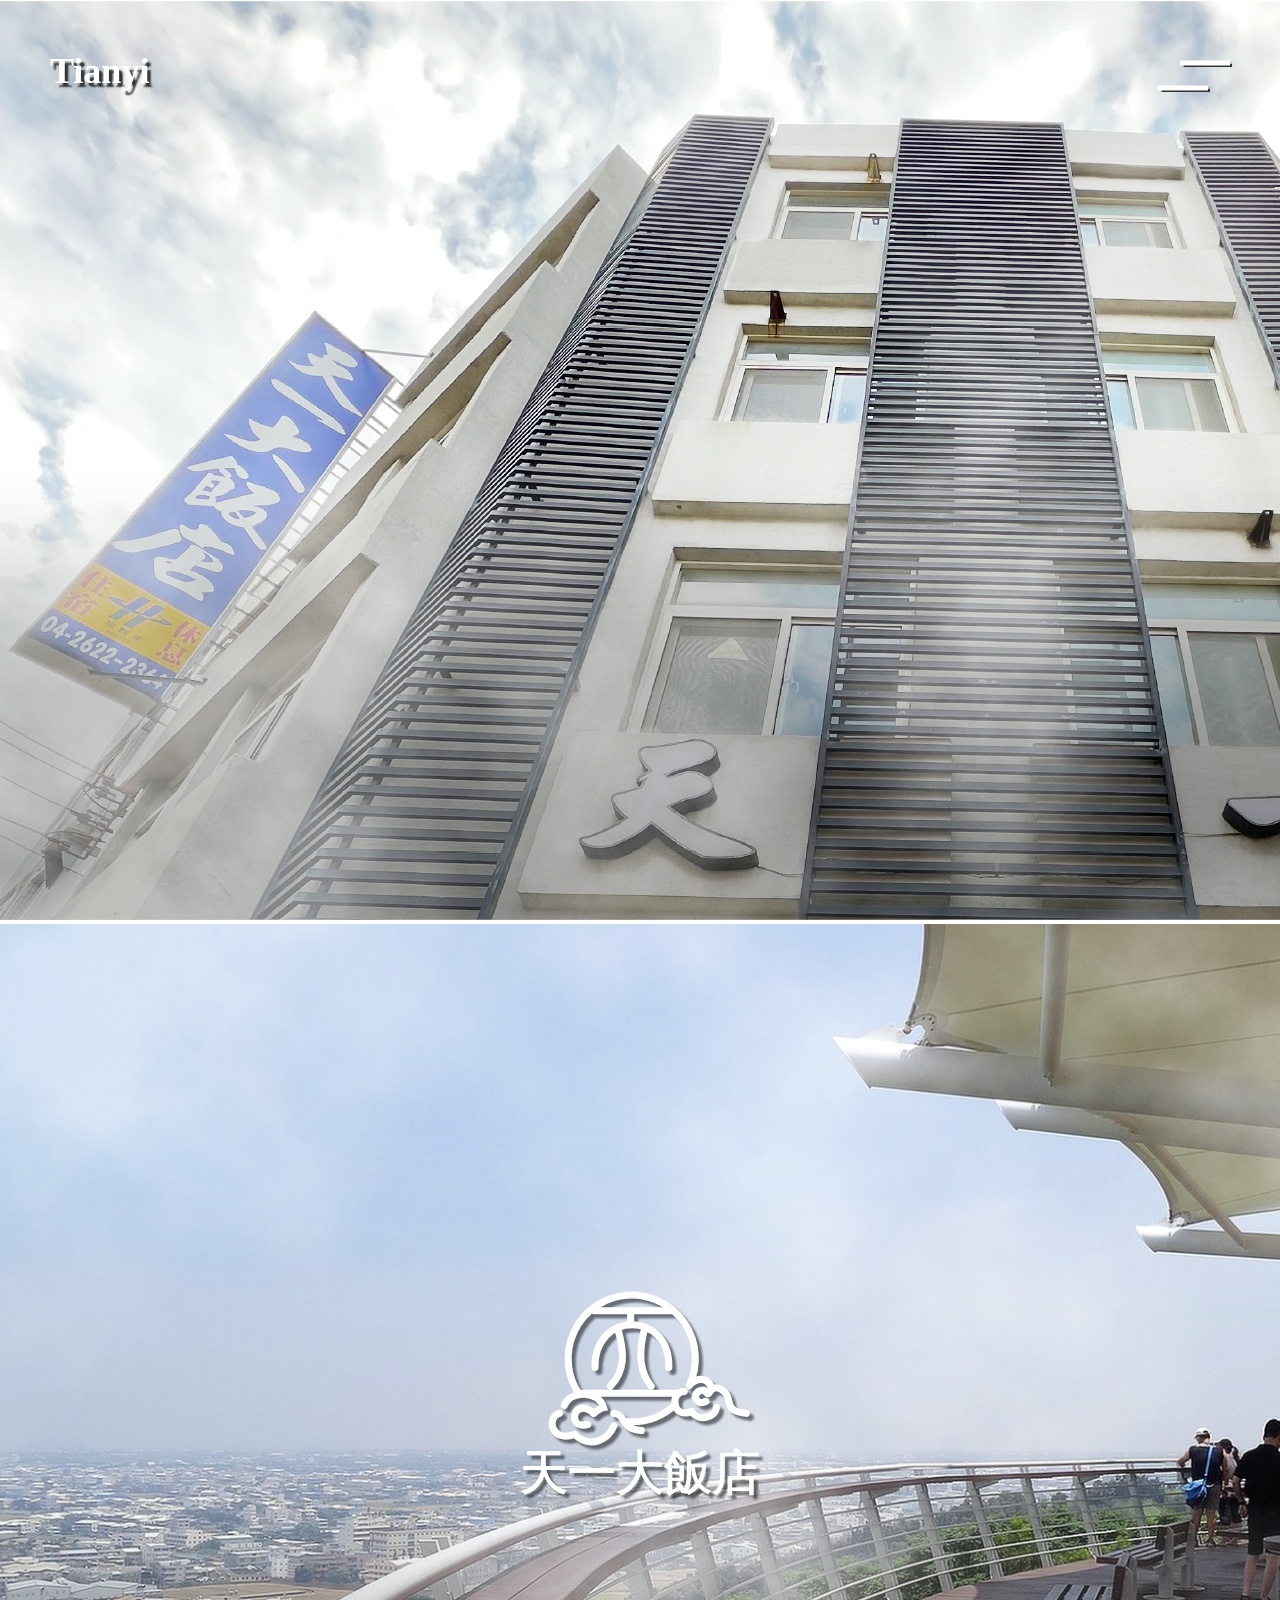
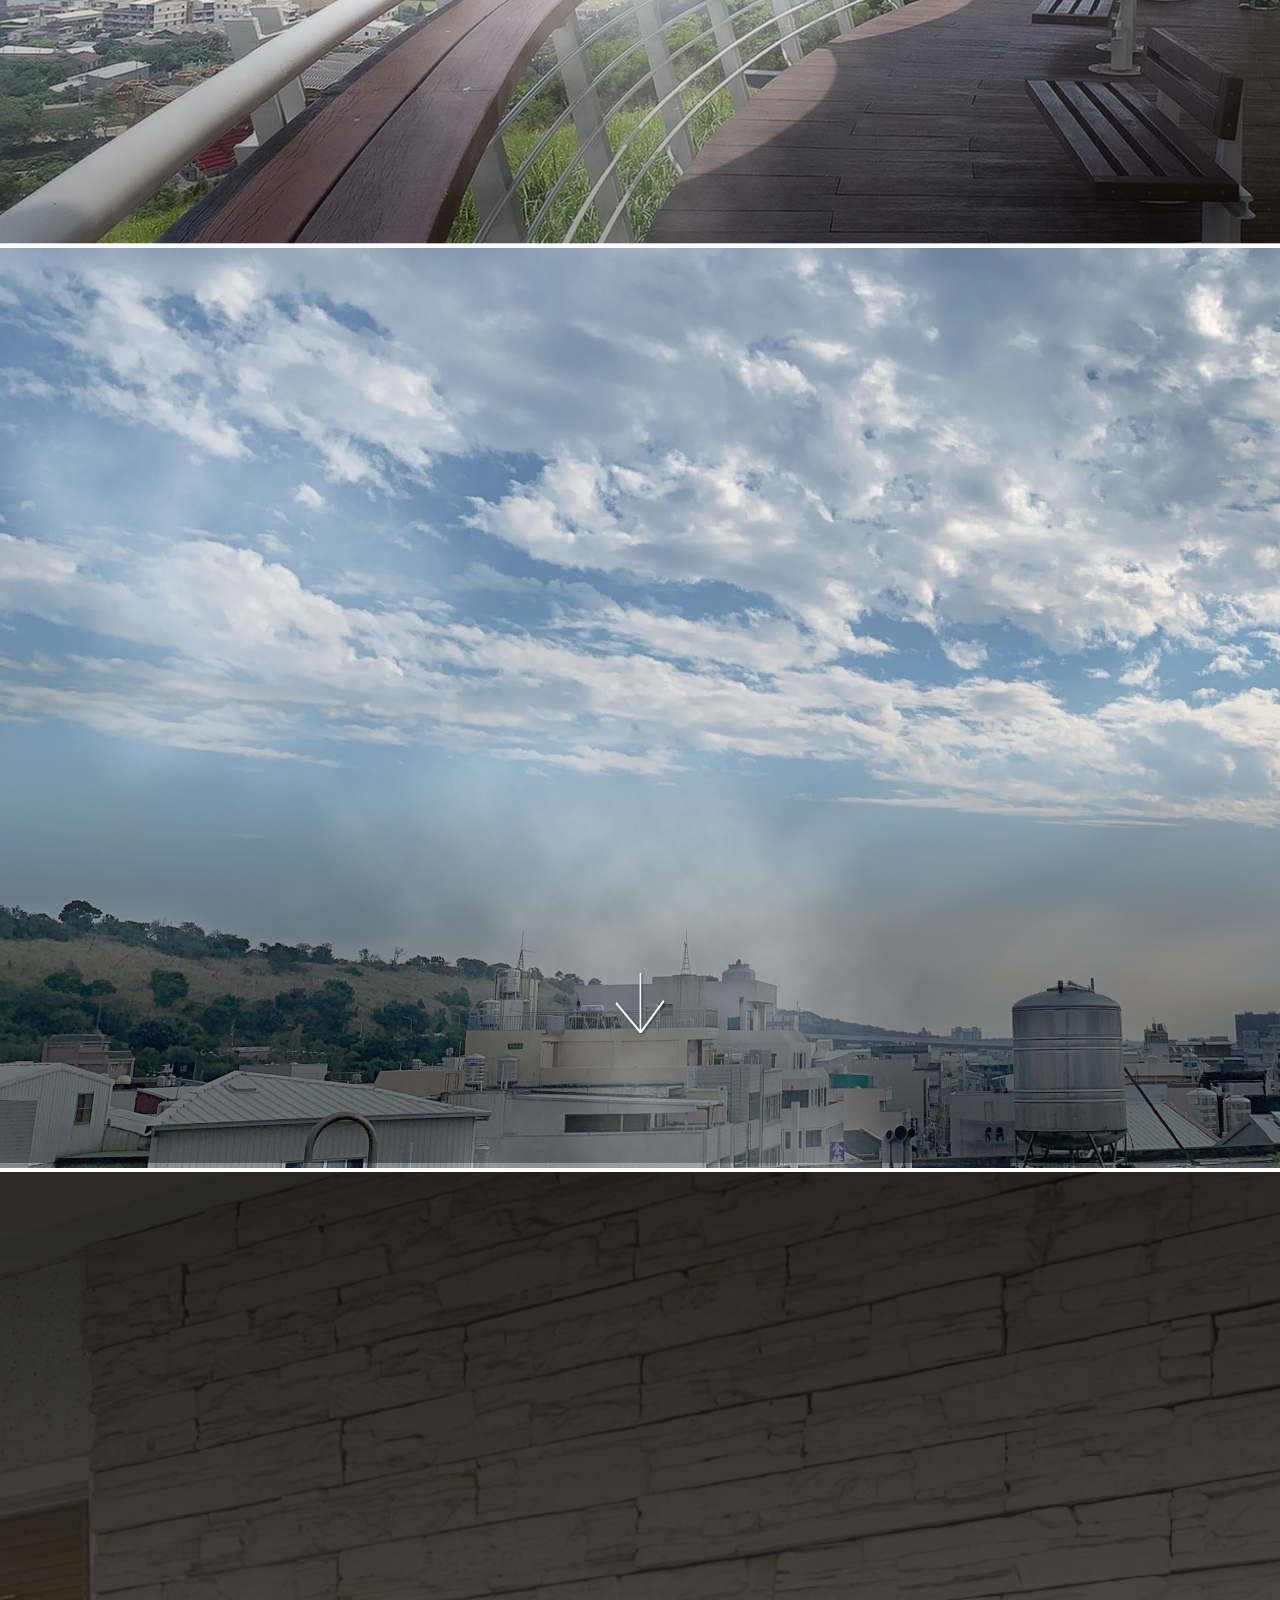
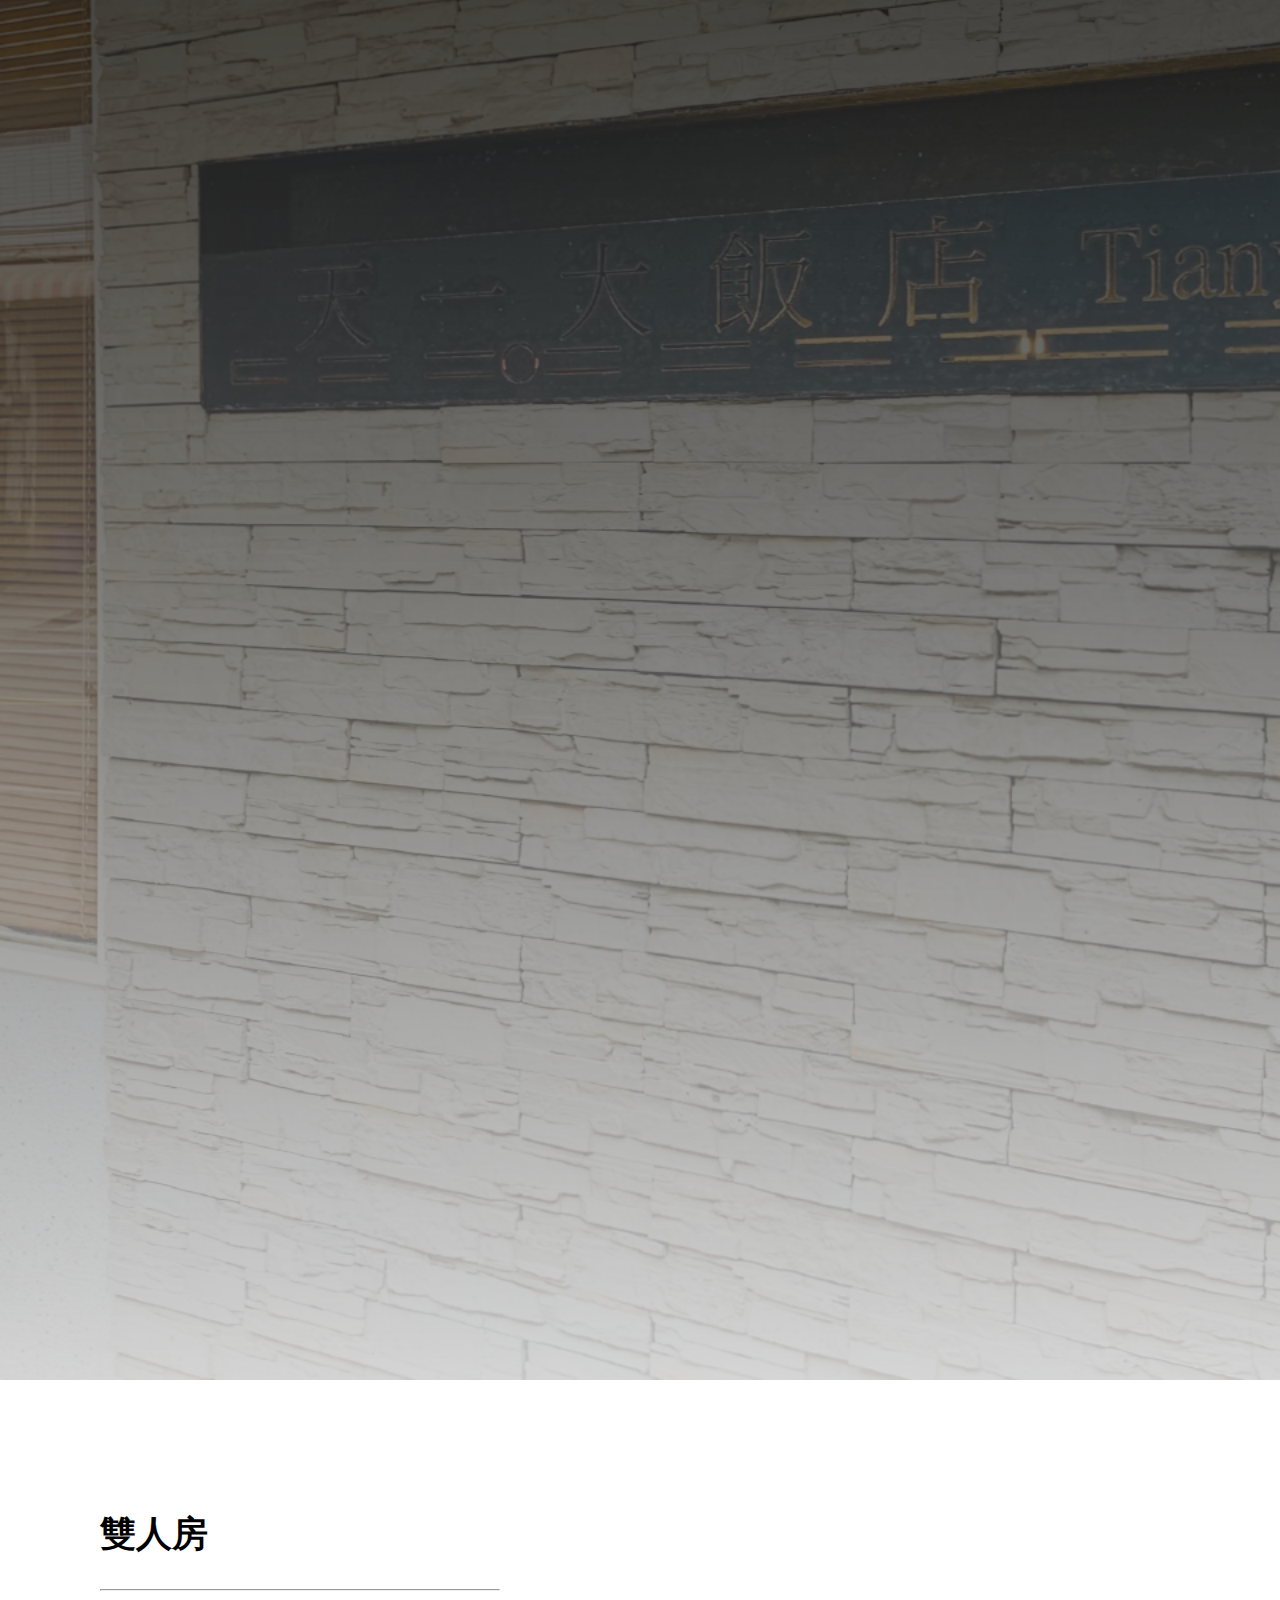
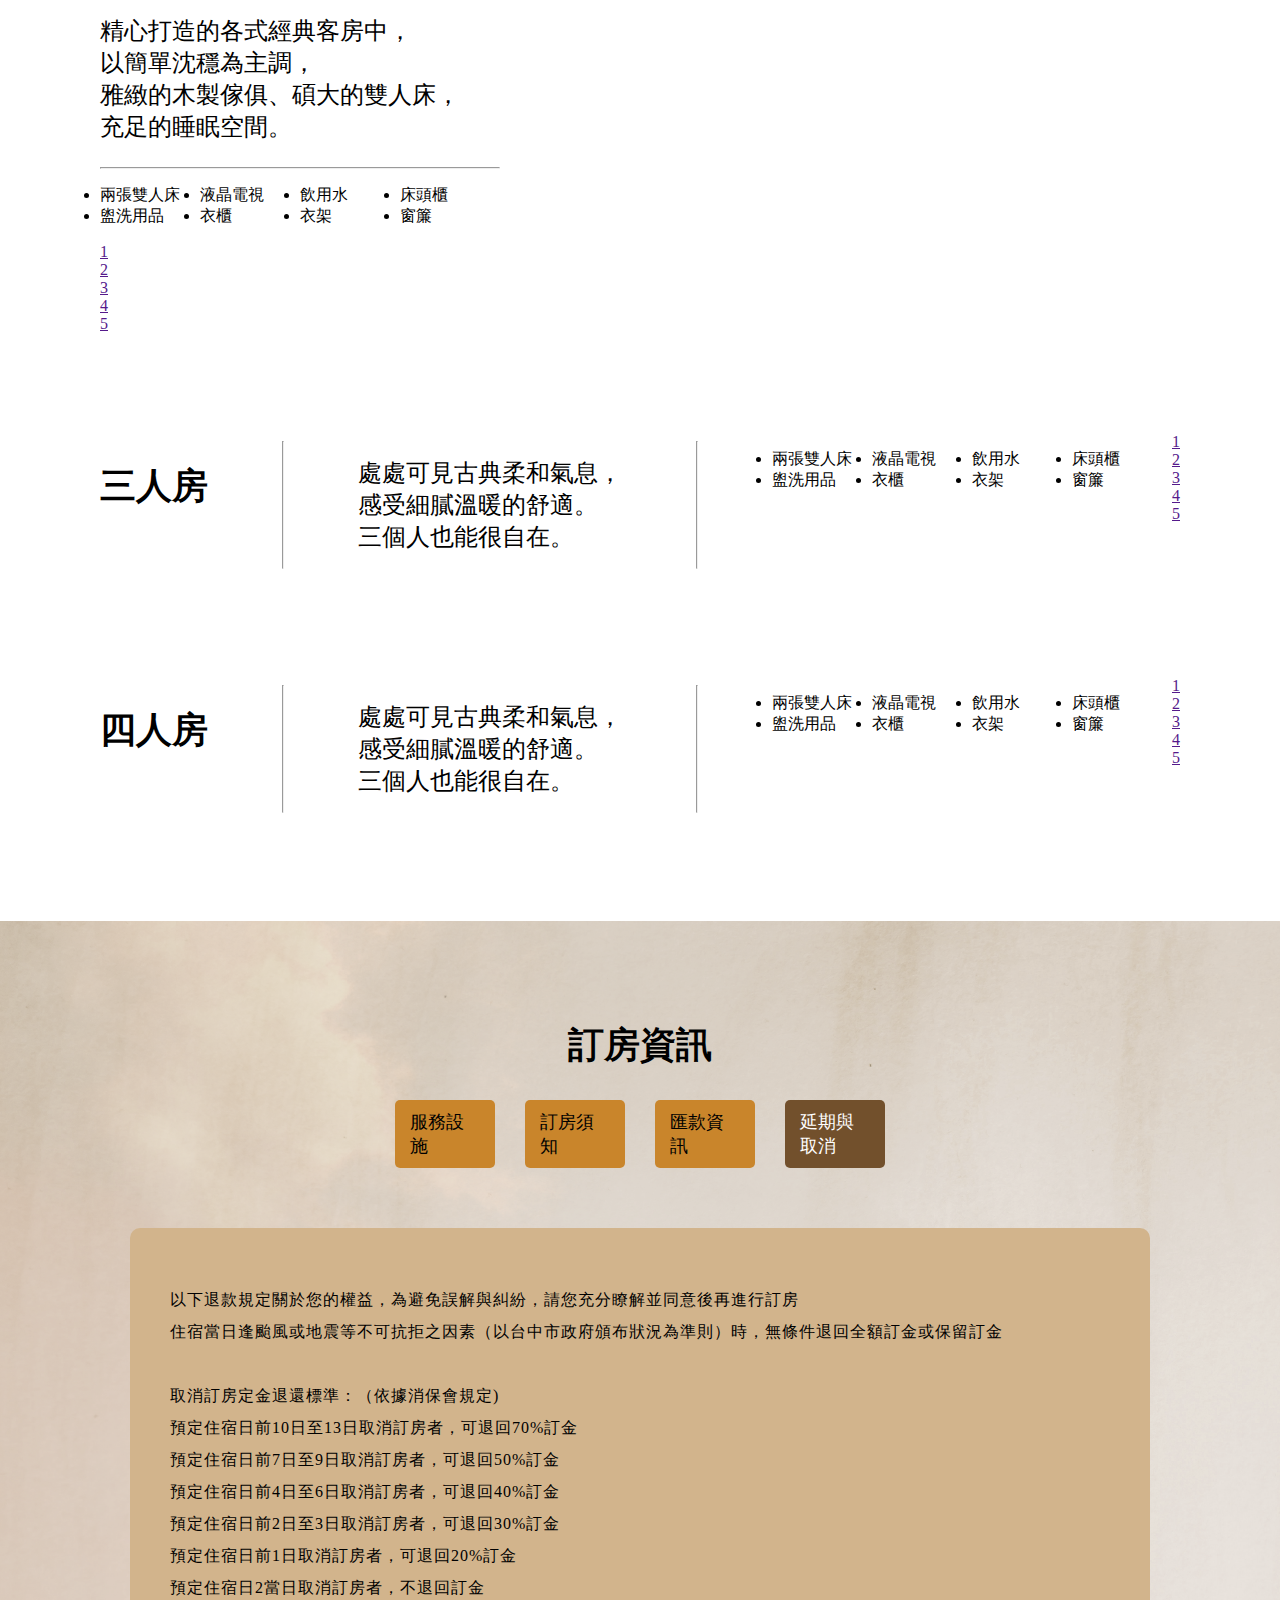
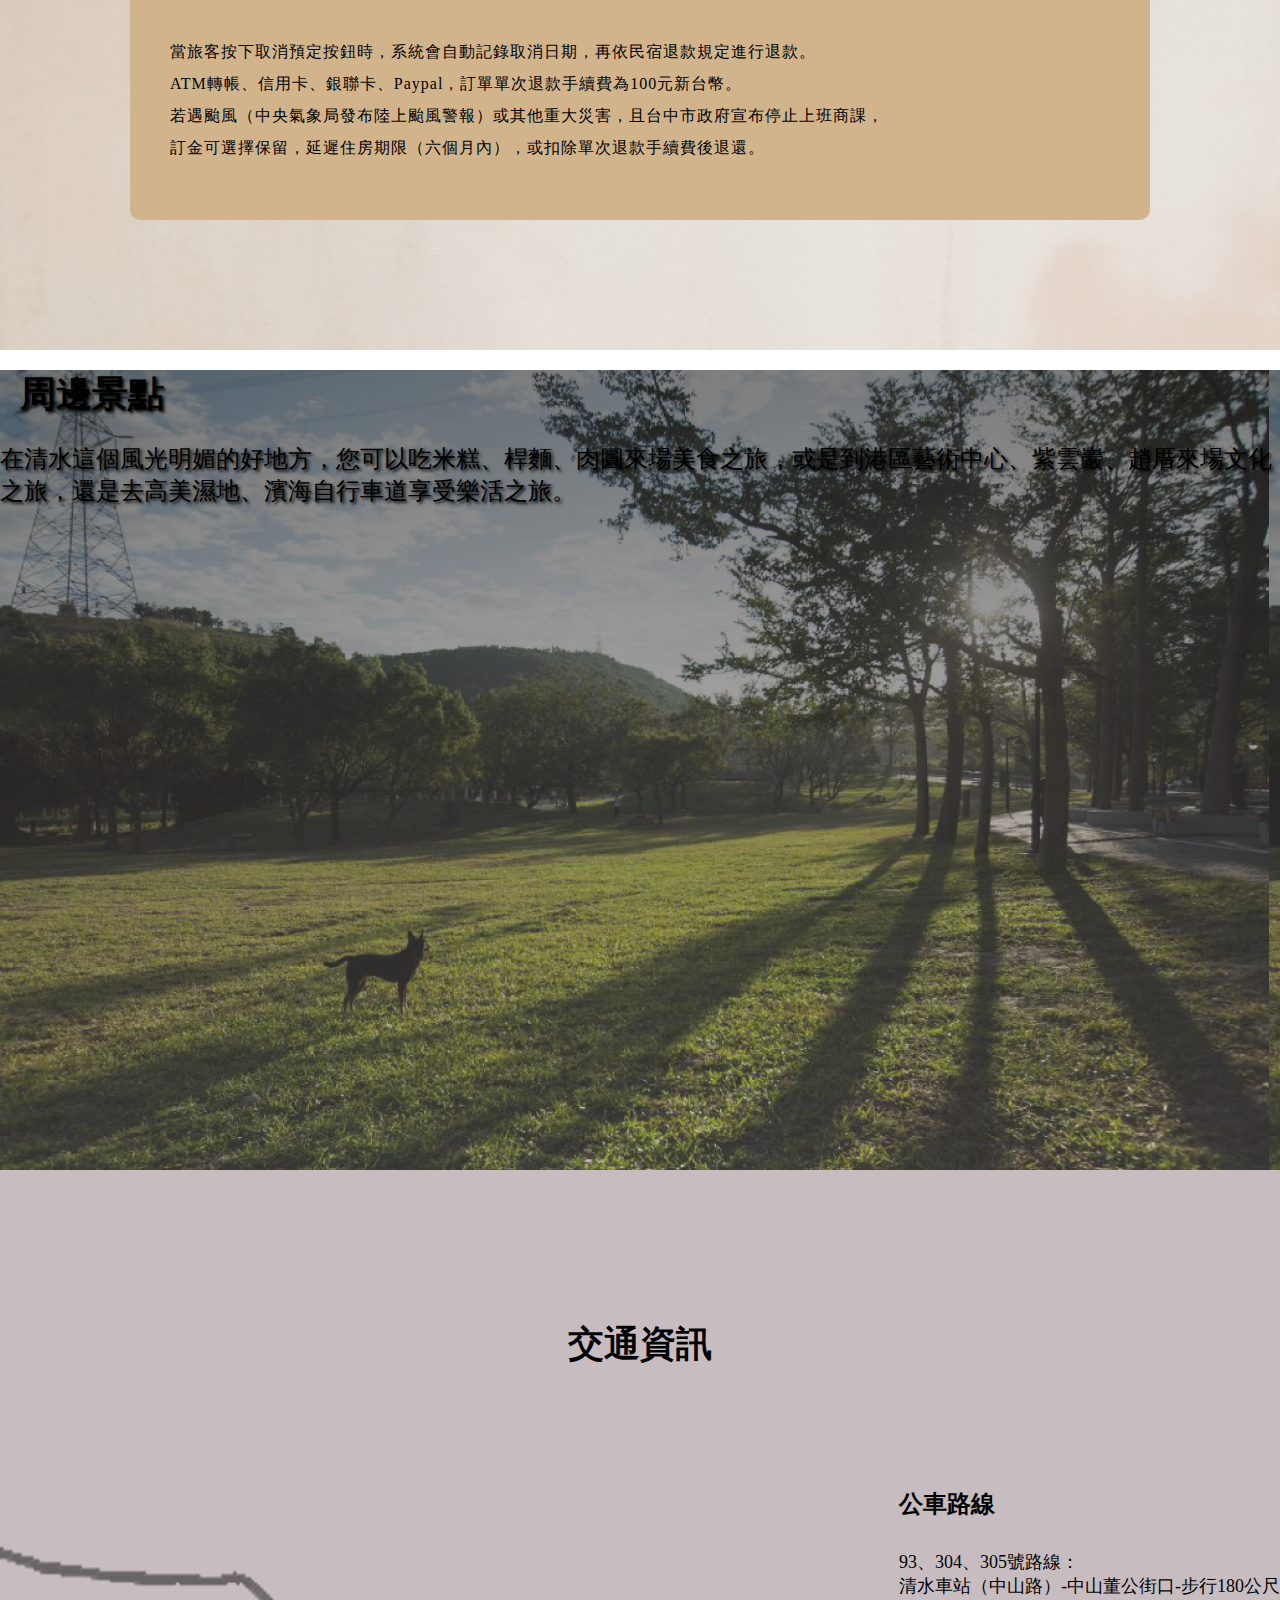
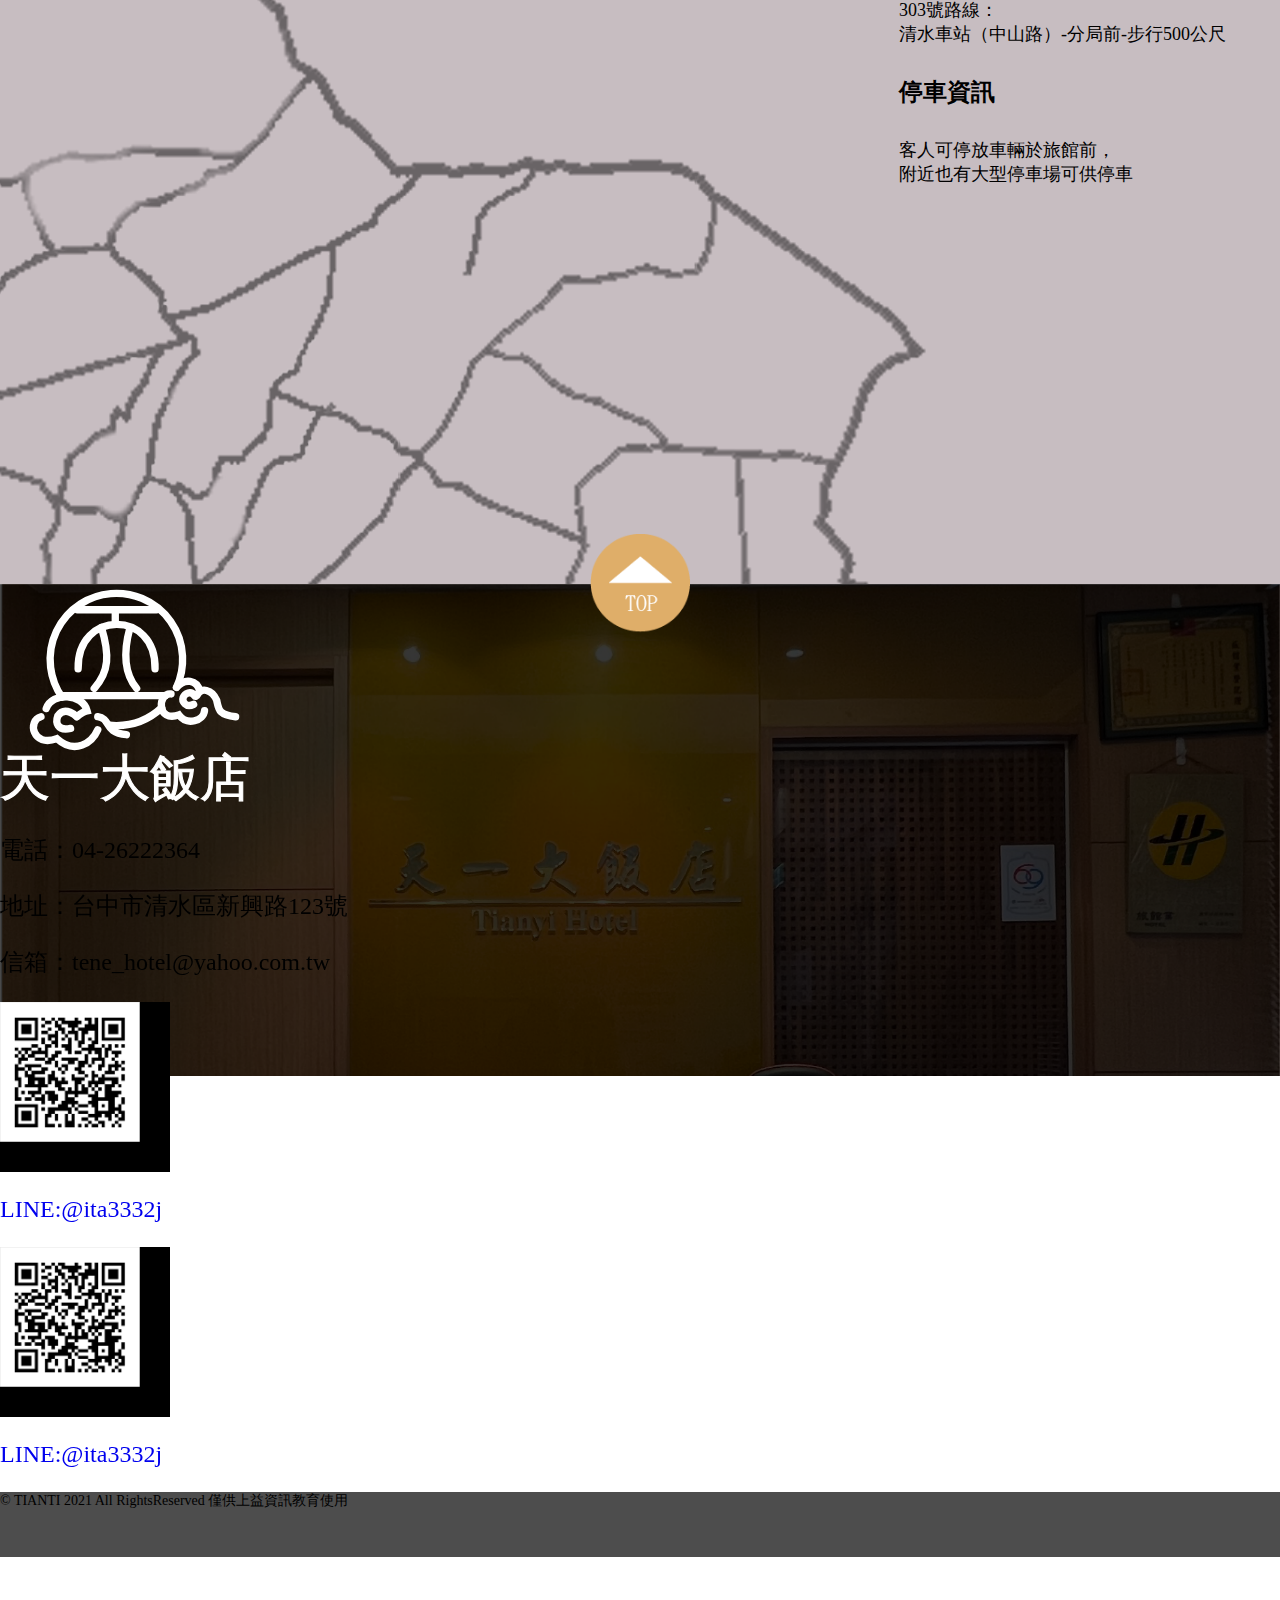
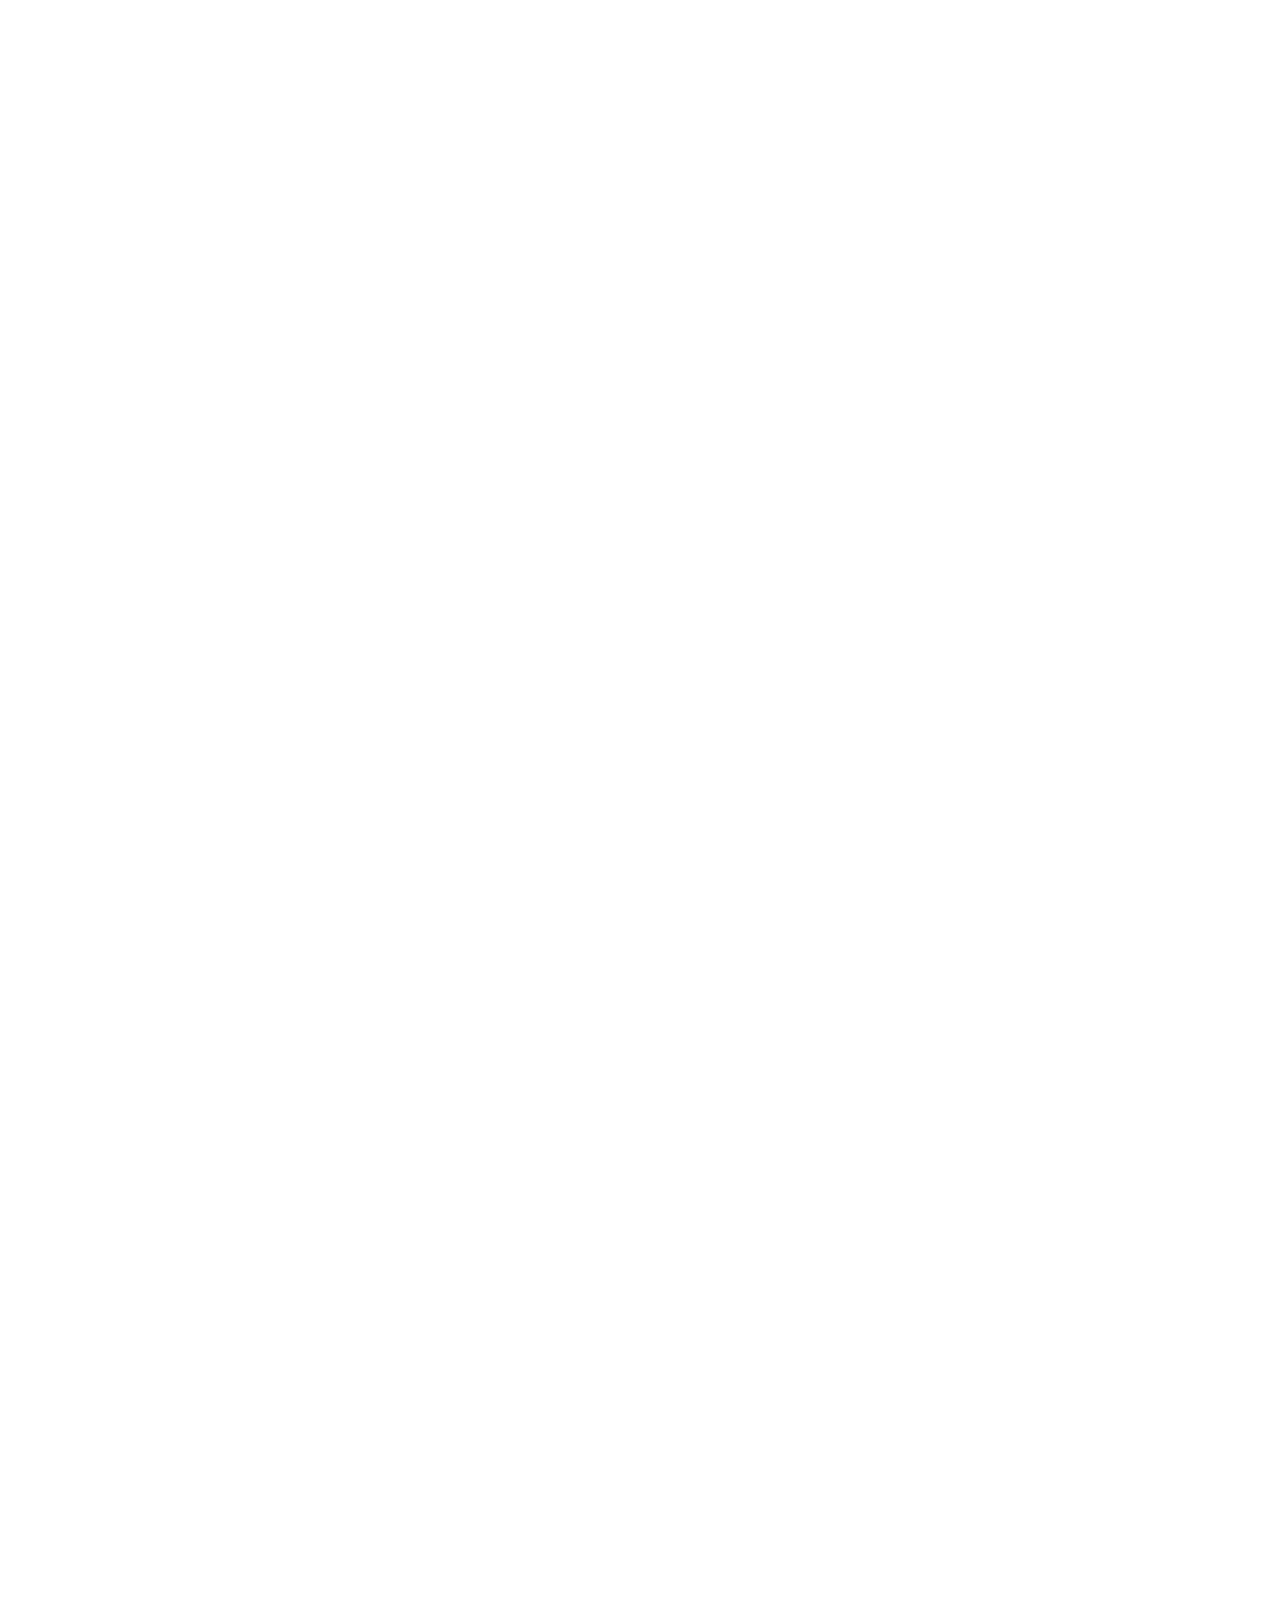
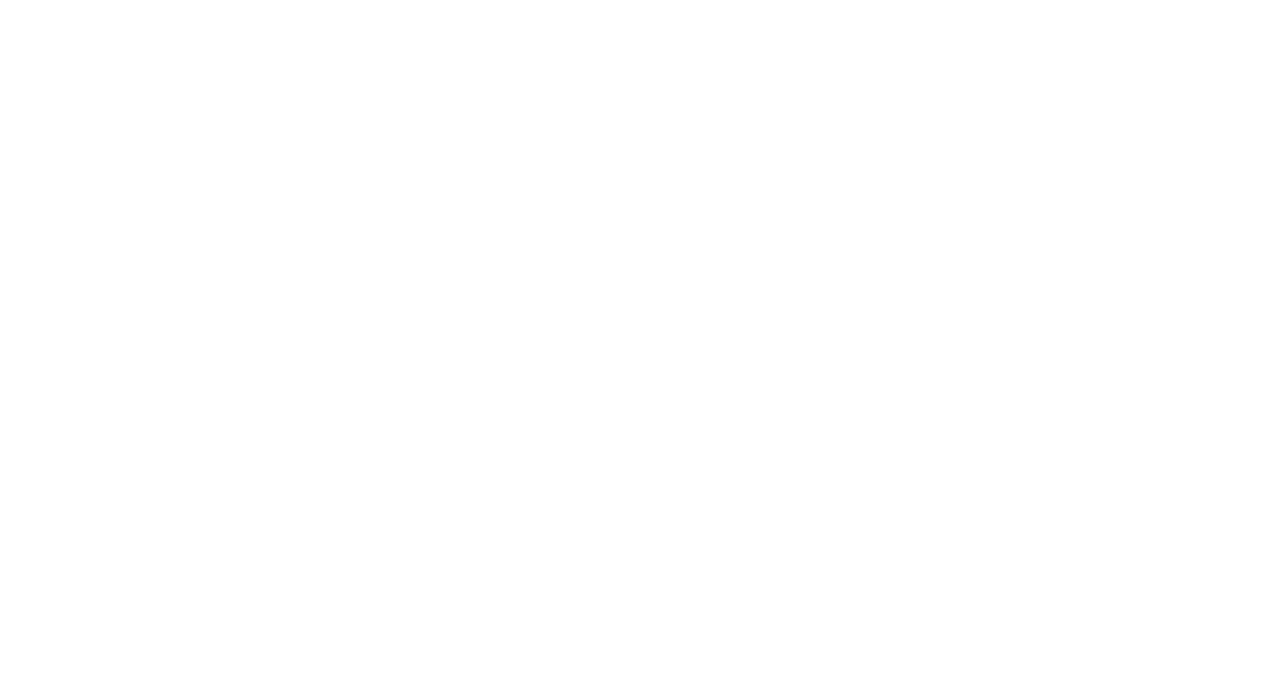
==== index.html @ 014e676f "updateee" ====
<!DOCTYPE html>
<html lang="zh-Hant-TW">

<head>
    <meta charset="UTF-8">
    <meta http-equiv="X-UA-Compatible" content="IE=edge">
    <meta name="viewport" content="width=device-width, initial-scale=1.0">
    <title>清水民宿-天一大飯店-tianyi-hotel</title>
    <!-- bootstrap@4.6.1 CND -->
    <link rel="stylesheet" href="https://cdn.jsdelivr.net/npm/bootstrap@4.6.1/dist/css/bootstrap.min.css"
        integrity="sha384-zCbKRCUGaJDkqS1kPbPd7TveP5iyJE0EjAuZQTgFLD2ylzuqKfdKlfG/eSrtxUkn" crossorigin="anonymous">
    <!-- animate CND -->
    <link rel="stylesheet" href="https://cdnjs.cloudflare.com/ajax/libs/animate.css/4.1.1/animate.min.css" />
    <!-- AOS CDN SOURCES -->
    <link href="https://unpkg.com/aos@2.3.1/dist/aos.css" rel="stylesheet">
    <!-- AOS CDN SOURCES JS -->
    <script src="https://unpkg.com/aos@2.3.1/dist/aos.js"></script>
    <link rel="stylesheet" href="./css/tianyihotel.css">
    <style>
    </style>
</head>

<body>
    <header>
        <!-- 漢堡叉叉按鈕 + nav 選單 -->
        <label for="switch">
            <div class="hamburger">
                <input type="checkbox" id="switch">
                <div class="line line-1"></div>
                <div class="line line-3"></div>
                <nav class="menu">
                    <ul>
                        <li><a class="text-light" href="#concept">關於天一</a></li>
                        <li><a class="text-light" href="#bg-room">房型介紹</a></li>
                        <li><a class="text-light" href="#bookinginfo">訂房資訊</a></li>
                        <li><a class="text-light" href="#attraction">周邊景點</a></li>
                        <li><a class="text-light" href="#traffic">交通資訊</a></li>
                        <li><a class="text-light" href="#footer">聯絡我們</a></li>
                    </ul>
                    <div class="Tianyi">Tianyi</div>
                </nav>
                <div class="Shady">
                </div>
            </div>
        </label>
        <!-- 首頁 banner 滿版 -->
        <section id="banner">
            <!-- Tianyi icon -->
            <div class="Tianyi">
                <a href="#banner" style=text-decoration:none;>Tianyi</a>
            </div>
            <!-- 輪播區塊 -->
            <div class="container-banner">
                <div class="LOGO-TOP">
                    <img class="animate__animated animate__zoomIn" src="./IMG/網頁用照片/Icon/LOGO.svg" alt="LOGO">
                </div>
                <div id="carouselExampleSlidesOnly" class="carousel slide carousel-fade" data-ride="carousel"
                    data-pause="false">
                    <div class="carousel-inner">
                        <div class="carousel-item active" data-interval="8000">
                            <img src="./IMG/網頁用照片/背景/01-Banner/banner00.png" class="d-block w-100" alt="飯店外觀仰視圖">
                        </div>
                        <div class="carousel-item" data-interval="6000">
                            <img src="./IMG/網頁用照片/背景/01-Banner/banner01.png" class="d-block w-100" alt="清水觀景台風景圖">
                        </div>
                        <div class="carousel-item" data-interval="6000">
                            <img src="./IMG/網頁用照片/背景/01-Banner/banner02.png" class="d-block w-100" alt="飯店頂樓傲視清水圖">
                        </div>
                    </div>
                </div>
                <!-- 雲朵漂浮 -->
                <div class="cloud"></div>
            </div>

            <!-- 箭頭按鈕 -->
            <div class="arrow"><a href="#concept" style=text-decoration:none;>
                    <img src="./IMG/網頁用照片/Icon/下箭頭.png" alt="往下的箭頭"></a>
            </div>
        </section>
    </header>
    <!-- ***************main****************** -->
    <main>
        <!-- 關於天一區塊 -->
        <section id="concept">
            <div class="container d-flex flex-row-reverse flex-wrap align-content-center justify-content-center">
                <div class="about d-flex flex-row-reverse col-lg-6 col-12 justify-content-center justify-content-xl-start"
                    data-aos="fade-down" data-aos-easing="linear" data-aos-duration="1500">
                    <h1 class="text-light">關於天一</h1>
                    <p class="text-light">
                        天一大飯店是合法安全的旅社<br>
                        在清水服務已有多年歷史<br>
                        也積極參予配合許多活動<br>
                        2011年9月全新裝潢改建完工<br>
                        為的是給客人最舒適的住宿空間<br>
                        天一大飯店位於清水鎮中心<br>
                        鄰近許多觀光景點<br>
                        絕對是您清水之行的第一首選！
                    </p>
                </div>
                <div class="counter col-lg-6 col-12">
                    <div data-aos="fade-up" data-aos-duration="3000">
                        <img src="./IMG/網頁用照片/區塊1/1115Moukup-03.png" alt="飯店櫃檯">
                    </div>
                </div>
                <div class="star text-center col-lg-6 col-12">
                    <div data-aos="fade-up" data-aos-duration="3000">
                        <img src="./IMG/網頁用照片/區塊1/1115Moukup-04.png" alt="觀光局兩星評鑑">
                        <p class="text-light">獲觀光局兩星級評鑑</p>
                    </div>
                </div>

                <div class="found d-flex flex-row-reverse col-lg-6 col-12 justify-content-center justify-content-lg-start"
                    data-aos="fade-down" data-aos-easing="linear" data-aos-duration="1500">
                    <h1 class="text-light">創立緣起</h1>
                    <p class="text-light">
                        從民國60年起<br>
                        在這塊土地上<br>
                        已經存在50多年的天一大飯店<br>
                        目前已經傳到王家第二代<br>
                        曾經寒耕暑耘的農家人<br>
                        轉行開了此間飯店<br>
                        用平易近人的價格<br>
                        和溫馨舒適的房間<br>
                        希望在照顧家庭的同時<br>
                        也能給客人一個良好的體驗！
                    </p>
                </div>
            </div>
            <div id="bg-room">
                <div class="bg-room ml-5 float-left">
                    <img src="./IMG/網頁用照片/Icon/背景用01.png" style="width: 300px;" alt="房型文字背景" data-aos="zoom-in-right">
                </div>
            </div>
            <div class="bg-LOGO float-right">
                <img src="./IMG/網頁用照片/Icon/背景用02.png" style="width: 425px;" alt="LOGO圖示背景" data-aos="zoom-out">
            </div>
        </section>
        <!-- 房型資訊 -->
        <section id="roomsinfo">
            <!-- 兩人房 -->
            <div class="doubleroom">
                <img id="doubleroom-pic" src="" alt="">
                <div class="doubleroom-intro">
                    <div class="doubleroom-left">
                        <h2>雙人房</h2>
                        <hr />
                        <p>精心打造的各式經典客房中，<br>
                            以簡單沈穩為主調，<br>
                            雅緻的木製傢俱、碩大的雙人床，<br>
                            充足的睡眠空間。<br>
                        </p>
                        <hr />

                        <div class="room_detail">
                            <ul>
                                <li>兩張雙人床</li>
                                <li>液晶電視</li>
                                <li>飲用水</li>
                                <li>床頭櫃</li>
                                <li>盥洗用品</li>
                                <li>衣櫃</li>
                                <li>衣架</li>
                                <li>窗簾</li>
                            </ul>
                        </div>
                    </div>

                    <div class="imgins">
                        <div class="show_btn">
                            <div><a href="">1</a></div>
                            <div><a href="">2</a></div>
                            <div><a href="">3</a></div>
                            <div><a href="">4</a></div>
                            <div><a href="">5</a></div>
                        </div>
                    </div>

                </div>
            </div>
            <!-- 三人房 -->
            <div class="tripleroom">
                <img id="tripleroompic" src="" alt="">
                <h2>三人房</h2>
                <hr />

                <p>處處可見古典柔和氣息，<br>
                    感受細膩溫暖的舒適。<br>
                    三個人也能很自在。<br>
                </p>
                <hr />

                <div class="room_detail">
                    <ul>
                        <li>兩張雙人床</li>
                        <li>液晶電視</li>
                        <li>飲用水</li>
                        <li>床頭櫃</li>
                        <li>盥洗用品</li>
                        <li>衣櫃</li>
                        <li>衣架</li>
                        <li>窗簾</li>
                    </ul>
                </div>
                <div class="imgins">
                    <div class="show_btn">
                        <div><a href="">1</a></div>
                        <div><a href="">2</a></div>
                        <div><a href="">3</a></div>
                        <div><a href="">4</a></div>
                        <div><a href="">5</a></div>
                    </div>
                </div>

            </div>
            <!-- 四人房 -->
            <div class="quadroom">
                <h2>四人房</h2>
                <hr />

                <p>處處可見古典柔和氣息，<br>
                    感受細膩溫暖的舒適。<br>
                    三個人也能很自在。<br>
                </p>
                <hr />

                <div class="room_detail">
                    <ul>
                        <li>兩張雙人床</li>
                        <li>液晶電視</li>
                        <li>飲用水</li>
                        <li>床頭櫃</li>
                        <li>盥洗用品</li>
                        <li>衣櫃</li>
                        <li>衣架</li>
                        <li>窗簾</li>
                    </ul>
                </div>
                <div class="imgins">
                    <div class="show_btn">
                        <div><a href="">1</a></div>
                        <div><a href="">2</a></div>
                        <div><a href="">3</a></div>
                        <div><a href="">4</a></div>
                        <div><a href="">5</a></div>

                    </div>
                </div>

                <img id="quadroomroompic" src="" alt="">
            </div>
        </section>

        <!-- 訂房資訊 -->
        <section id="bookinginfo">
            <div class="container">
                <h1>訂房資訊</h1>
                <div class="tabs">
                    <input type="radio" class="tabs-radio" name="tabs" id="tab-1" checked>
                    <label for="tab-1" class="tabs-label text-center col-lg-2 col-5">服務設施</label>
                        <div class="tabs-content" id="">
                            <!-- 輪播區塊 -->
                            <div id="carouselExampleIndicators" class="carousel slide col-md-6 col-12 float-left" data-ride="carousel">
                                <ol class="carousel-indicators">
                                  <li data-target="#carouselExampleIndicators" data-slide-to="0" class="active"></li>
                                  <li data-target="#carouselExampleIndicators" data-slide-to="1"></li>
                                  <li data-target="#carouselExampleIndicators" data-slide-to="2"></li>
                                  <li data-target="#carouselExampleIndicators" data-slide-to="3"></li>

                                </ol>
                                <div class="carousel-inner">
                                  <div class="carousel-item active">
                                    <img src="./IMG/網頁用照片/區塊3/設備1.png" class="d-block w-100" alt="...">
                                  </div>
                                  <div class="carousel-item">
                                    <img src="./IMG/網頁用照片/區塊3/設備2.png" class="d-block w-100" alt="...">
                                  </div>
                                  <div class="carousel-item">
                                    <img src="./IMG/網頁用照片/區塊3/設備3.png" class="d-block w-100" alt="...">
                                  </div>
                                  <div class="carousel-item">
                                    <img src="./IMG/網頁用照片/區塊3/設備4.png" class="d-block w-100" alt="...">
                                  </div>
                                </div>
                                <button class="carousel-control-prev" type="button" data-target="#carouselExampleIndicators" data-slide="prev">
                                  <span class="carousel-control-prev-icon" aria-hidden="true"></span>
                                  <span class="sr-only">Previous</span>
                                </button>
                                <button class="carousel-control-next" type="button" data-target="#carouselExampleIndicators" data-slide="next">
                                  <span class="carousel-control-next-icon" aria-hidden="true"></span>
                                  <span class="sr-only">Next</span>
                                </button>
                              </div>

                            <div class="equipmentinfo"  style="letter-spacing: 2px;">                           
                                    <ul>
                                        <li>交誼大廳</li>
                                        <li>客用電梯</li>
                                        <li>飲水機</li>
                                        <li>脫水機</li>
                                        <li>曬衣場</li>
                                        <li>WIFI無線分享器</li>
                                    </ul>
                            </div>
                                
                        </div>


                    <input type="radio" class="tabs-radio" name="tabs" id="tab-2" checked>
                    <label for="tab-2" class="tabs-label  text-center  col-lg-2 col-5">訂房須知</label>
                    <div class="tabs-content" style="letter-spacing: 1px;">
                        <p id="booking">
                            <ul>
                                <li>進房時間：當日下午15:00以後</li>
                                <li>退房時間：隔日上午11:00以前</li>
                                <li>入住時請記得出示您的證件，以便我們登記，在辦理登記的同時，也請您將住宿費一併繳交。</li>
                                <li>為維護住宿品質，請依房型人數進住，如需增加人數，請事先告知。</li>
                                <li>為了安全與健康，民宿全面禁菸。</li>
                                <li>為維護住宿品質，晚間10:00以後，請每位遊客保持輕聲細語，相互尊重住宿空間上的安寧。</li>
                                <li>請自行妥善保管個人貴重物品，如有遺失，恕不負責，敬請見諒。</li>
                                <li>延期住宿：請於住宿前一週告知，如遇天災（颱風、地震）經當地政府或旅客所在地政府發布停止上班上課通知，
                                將可辦理延期住宿，將訂金保留三個月，並於期限內擇期住宿。</li> 
                            </ul>
                        </p>
                    </div>

                    <input type="radio" class="tabs-radio" name="tabs" id="tab-3" checked>
                    <label for="tab-3" class="tabs-label  text-center col-lg-2 col-5">匯款資訊</label>
                    <div class="tabs-content" style="letter-spacing: 1px;">
                        <p id="money"><h2>訂房 | 匯款說明</h2>
                        請事先來電確認或至線上訂房系統線上預約。<br>
                        經電話訂房或線上訂房系統確認OK後，請於訂房後3日內匯訂金（房間的30%）<br>
                        若於保留時間內未收到匯款訂金，將取消訂房，並且不另行通知。<br>
                        匯款後請務必來電告知，電話：04-26222364。<br>
                        我們收到訂金後，將為您保留房間，餘款於住房當日check in時，以現金結清。<br>
                        訂房時間早上9:00至晚上10:00，請於訂房時間內來電。<br>
                        <br>
                        <h2>匯款資料</h2>
                        銀行名稱：中華郵政<br>
                        銀行代碼：700<br>
                        銀行帳號:0000000000000<br>
                        帳戶名稱：王大一
                        </p>
                    </div>

                    <input type="radio" class="tabs-radio" name="tabs" id="tab-4" checked>
                    <label for="tab-4" class="tabs-label  text-center col-lg-2 col-5">延期與取消</label>
                    <div class="tabs-content" style="letter-spacing: 1px;">
                        <p id="cancel">以下退款規定關於您的權益，為避免誤解與糾紛，請您充分瞭解並同意後再進行訂房<br>
                        住宿當日逢颱風或地震等不可抗拒之因素（以台中市政府頒布狀況為準則）時，無條件退回全額訂金或保留訂金<br>
                        <br>
                        取消訂房定金退還標準：（依據消保會規定)<br>
                        預定住宿日前10日至13日取消訂房者，可退回70%訂金<br>
                        預定住宿日前7日至9日取消訂房者，可退回50%訂金<br>
                        預定住宿日前4日至6日取消訂房者，可退回40%訂金<br>
                        預定住宿日前2日至3日取消訂房者，可退回30%訂金<br>
                        預定住宿日前1日取消訂房者，可退回20%訂金<br>
                        預定住宿日2當日取消訂房者，不退回訂金<br>
                        <br>
                        當旅客按下取消預定按鈕時，系統會自動記錄取消日期，再依民宿退款規定進行退款。<br>
                        ATM轉帳、信用卡、銀聯卡、Paypal，訂單單次退款手續費為100元新台幣。<br>
                        若遇颱風（中央氣象局發布陸上颱風警報）或其他重大災害，且台中市政府宣布停止上班商課，<br>
                        訂金可選擇保留，延遲住房期限（六個月內），或扣除單次退款手續費後退還。
                    </p>
                    </div>
                </div>
            </div>    



        </section>

        <!-- 周邊景點 -->
        <section id="attraction">
            <div class="attraction-pic container d-flex justify-content-center flex-wrap">
                <h1 class="text-center text-light">周邊景點</h1>
                <p class="text-center text-light">
                    在清水這個風光明媚的好地方，您可以吃米糕、桿麵、肉圓來場美食之旅，或是到港區藝術中心、紫雲巖、趙厝來場文化之旅，還是去高美濕地、濱海自行車道享受樂活之旅。
                </p>
                <div class="card text-white col-12 col-md-6 col-lg-4 bg-transparent border-0 pb-4" data-aos="fade-up"
                    data-aos-duration="3000">
                    <img src="./IMG/網頁用照片/區塊4/景點-1.png" class="card-img" alt="...">
                    <div class="card-img-overlay">
                        <h4 class="card-title text-center">紫雲巖</h4>
                        <p class="card-text text-justify p-3">
                            青山依舊在，幾度夕陽紅。慣看秋月春風。一壺濁酒喜相逢，浪花淘盡英雄。浪花淘盡英雄。是非成敗轉頭空，滾滾長江東逝水，白髮漁樵江渚上，古今多少事，都付笑談中。</p>
                    </div>
                </div>
                <div class="card text-white col-12 col-md-6 col-lg-4 bg-transparent border-0 pb-4" data-aos="fade-up"
                    data-aos-duration="3000">
                    <img src="./IMG/網頁用照片/區塊4/景點-2.png" class="card-img" alt="...">
                    <div class="card-img-overlay">
                        <h4 class="card-title text-center">Card title</h4>
                        <p class="card-text text-justify p-3">
                            青山依舊在，幾度夕陽紅。慣看秋月春風。一壺濁酒喜相逢，浪花淘盡英雄。浪花淘盡英雄。是非成敗轉頭空，滾滾長江東逝水，白髮漁樵江渚上，古今多少事，都付笑談中。</p>
                    </div>
                </div>
                <div class="card text-white col-12 col-md-6 col-lg-4 bg-transparent border-0 pb-4" data-aos="fade-up"
                    data-aos-duration="3000">
                    <img src="./IMG/網頁用照片/區塊4/景點-3.png" class="card-img" alt="...">
                    <div class="card-img-overlay">
                        <h4 class="card-title text-center">Card title</h4>
                        <p class="card-text text-justify p-3">
                            青山依舊在，幾度夕陽紅。慣看秋月春風。一壺濁酒喜相逢，浪花淘盡英雄。浪花淘盡英雄。是非成敗轉頭空，滾滾長江東逝水，白髮漁樵江渚上，古今多少事，都付笑談中。</p>
                    </div>
                </div>
                <div class="card text-white col-12 col-md-6 col-lg-4 bg-transparent border-0 pb-4" data-aos="fade-up"
                    data-aos-duration="3000">
                    <img src="./IMG/網頁用照片/區塊4/景點-4.png" class="card-img" alt="...">
                    <div class="card-img-overlay">
                        <h4 class="card-title text-center">Card title</h4>
                        <p class="card-text text-justify p-3">
                            青山依舊在，幾度夕陽紅。慣看秋月春風。一壺濁酒喜相逢，浪花淘盡英雄。浪花淘盡英雄。是非成敗轉頭空，滾滾長江東逝水，白髮漁樵江渚上，古今多少事，都付笑談中。</p>
                    </div>
                </div>
                <div class="card text-white col-12 d-none d-lg-block col-md-6 col-lg-4 bg-transparent border-0 pb-4"
                    data-aos="fade-up" data-aos-duration="3000">
                    <img src="./IMG/網頁用照片/區塊4/景點-5.png" class="card-img" alt="...">
                    <div class="card-img-overlay">
                        <h4 class="card-title text-center">Card title</h4>
                        <p class="card-text text-justify p-3">
                            青山依舊在，幾度夕陽紅。慣看秋月春風。一壺濁酒喜相逢，浪花淘盡英雄。浪花淘盡英雄。是非成敗轉頭空，滾滾長江東逝水，白髮漁樵江渚上，古今多少事，都付笑談中。</p>
                    </div>
                </div>
                <div class="card text-white col-12 col-md-6 col-lg-4 bg-transparent border-0 pb-4" data-aos="fade-up"
                    data-aos-duration="3000">
                    <img src="./IMG/網頁用照片/區塊4/景點-6.png" class="card-img" alt="...">
                    <div class="card-img-overlay">
                        <h4 class="card-title text-center">Card title</h4>
                        <p class="card-text text-justify p-3">
                            青山依舊在，幾度夕陽紅。慣看秋月春風。一壺濁酒喜相逢，浪花淘盡英雄。浪花淘盡英雄。是非成敗轉頭空，滾滾長江東逝水，白髮漁樵江渚上，古今多少事，都付笑談中。</p>
                    </div>
                </div>
                <div class="card text-white col-12 col-md-6 col-lg-4 bg-transparent border-0 pb-4" data-aos="fade-up"
                    data-aos-duration="3000">
                    <img src="./IMG/網頁用照片/區塊4/景點-7.png" class="card-img" alt="...">
                    <div class="card-img-overlay">
                        <h4 class="card-title text-center">Card title</h4>
                        <p class="card-text text-justify p-3">
                            青山依舊在，幾度夕陽紅。慣看秋月春風。一壺濁酒喜相逢，浪花淘盡英雄。浪花淘盡英雄。是非成敗轉頭空，滾滾長江東逝水，白髮漁樵江渚上，古今多少事，都付笑談中。</p>
                    </div>
                </div>
                <div class="card text-white col-12 col-md-6 col-lg-4 bg-transparent border-0 pb-4" data-aos="fade-up"
                    data-aos-duration="3000">
                    <img src="./IMG/網頁用照片/區塊4/景點-8.png" class="card-img" alt="...">
                    <div class="card-img-overlay">
                        <h4 class="card-title text-center">Card title</h4>
                        <p class="card-text text-justify p-3">
                            青山依舊在，幾度夕陽紅。慣看秋月春風。一壺濁酒喜相逢，浪花淘盡英雄。浪花淘盡英雄。是非成敗轉頭空，滾滾長江東逝水，白髮漁樵江渚上，古今多少事，都付笑談中。</p>
                    </div>
                </div>
                <div class="card text-white col-12 col-md-6 col-lg-4 bg-transparent border-0 pb-4" data-aos="fade-up"
                    data-aos-duration="3000">
                    <img src="./IMG/網頁用照片/區塊4/景點-9.png" class="card-img" alt="...">
                    <div class="card-img-overlay">
                        <h4 class="card-title text-center">Card title</h4>
                        <p class="card-text text-justify p-3">
                            青山依舊在，幾度夕陽紅。慣看秋月春風。一壺濁酒喜相逢，浪花淘盡英雄。浪花淘盡英雄。是非成敗轉頭空，滾滾長江東逝水，白髮漁樵江渚上，古今多少事，都付笑談中。</p>
                    </div>
                </div>
            </div>
        </section>

        <!-- 交通資訊 -->
        <section id="traffic">
            <div class="container">
                <h1>交通資訊</h1>
                <div class="traffic-content">
                    <div class="traffic-map">
                        <iframe src="https://www.google.com/maps/embed?pb=!1m18!1m12!1m3!1d3637.151154073943!2d120.57786861205011!3d24.271450469098642!2m3!1f0!2f0!3f0!3m2!1i1024!2i768!4f13.1!3m3!1m2!1s0x3469147f63a40d0b%3A0xf41e25b4c35fc49a!2z5aSp5LiA5aSn6aOv5bqX!5e0!3m2!1szh-TW!2stw!4v1637488911576!5m2!1szh-TW!2stw" width="700" height="561" style="border:0;" allowfullscreen="" loading="lazy"></iframe>
                    </div>
                    <div class="traffic-info">
                        <div class="bus">
                            <h2>公車路線</h2>
                            <p>93、304、305號路線：<br>
                                清水車站（中山路）-中山董公街口-步行180公尺<br>
                                303號路線：<br>
                                清水車站（中山路）-分局前-步行500公尺</p>
                        </div>
                        <div class="parking">
                            <h2>停車資訊</h2>
                            <p>客人可停放車輛於旅館前，<br>
                                附近也有大型停車場可供停車</p>
                        </div>
                    </div>
                </div>
                <div class="bg-map"><img src="./IMG/網頁用照片/Icon/背景用03.png" alt=""></div>
                <div class="bg-LOGO float-right">
                    <img src="./IMG/網頁用照片/Icon/背景用02.png" style="width: 425px;" alt="LOGO圖示背景" data-aos="zoom-out">
                </div>
                <div class="bg-LOGO LOGO2 float-right">
                    <img src="./IMG/網頁用照片/Icon/背景用02.png" style="width: 425px;" alt="LOGO圖示背景" data-aos="zoom-out">
                </div>
            </div>
        </section>
    </main>

    <footer id="footer">
        <div class="footer-text container d-flex justify-content-center align-items-center flex-wrap">
            <a href="#banner">
                <div class="return">
                    <img src="./IMG/網頁用照片/Icon/回上箭頭.png" alt="返回最上方">
                </div>
            </a>
            <div
                class="LOGO mt-5 mt-xl-0 mb-5 mb-xl-0 d-flex col-12 col-md-6 col-xl-4 justify-content-center justify-content-xl-start">
                <img class="animate__animated animate__zoomIn" src="./IMG/網頁用照片/Icon/LOGO.svg" alt="LOGO">
            </div>
            <div
                class="contact  mt-md-5 mt-xl-0 mb-5 mb-xl-0 text-light col-12 col-md-6 col-xl-4 text-center text-md-left">
                <p class="h5">電話：04-26222364</p>
                <p class="h5 mt-4">地址：台中市清水區新興路123號 </p>
                <p class="h5 mt-4">信箱：tene_hotel@yahoo.com.tw</p>
            </div>
            <div class="col-12 col-md-6 col-xl-4 d-flex justify-content-center align-items-center text-light">
                <div class="qrcode">
                    <a href="https://line.me/ti/p/%40ita3332j">
                        <div class="d-flex justify-content-center align-items-center rounded">
                            <img src="./IMG/網頁用照片/Icon/QR.png" alt="天一大飯店line用QR">
                        </div>
                        <p class="text-light text-center mt-2">LINE:@ita3332j</p>
                    </a>
                </div>
                <div class="qrcode ml-3">
                    <a href="https://line.me/ti/p/%40ita3332j">
                        <div class="d-flex justify-content-center align-items-center rounded">
                            <img src="./IMG/網頁用照片/Icon/QR.png" alt="天一大飯店line用QR">
                        </div>
                        <p class="text-light  text-center mt-2">LINE:@ita3332j</p>
                    </a>
                </div>
            </div>
        </div>
        <div class="copyright">
            <p class="container d-flex justify-content-center p-3 text-light">
                © TIANTI 2021 All RightsReserved 僅供上益資訊教育使用
            </p>
        </div>

    </footer>

    <!-- JS -->
    <script>

    </script>



    <!--4.6.1 Bootstrap 引入 -->
    <script src="https://cdn.jsdelivr.net/npm/jquery@3.5.1/dist/jquery.slim.min.js"
        integrity="sha384-DfXdz2htPH0lsSSs5nCTpuj/zy4C+OGpamoFVy38MVBnE+IbbVYUew+OrCXaRkfj"
        crossorigin="anonymous"></script>
    <script src="https://cdn.jsdelivr.net/npm/bootstrap@4.6.1/dist/js/bootstrap.bundle.min.js"
        integrity="sha384-fQybjgWLrvvRgtW6bFlB7jaZrFsaBXjsOMm/tB9LTS58ONXgqbR9W8oWht/amnpF"
        crossorigin="anonymous"></script>
    <!-- INITIALIZE AOS -->
    <script>
        AOS.init();
    </script>
</body>

</html>
---- css/tianyihotel.css ----
@charset "UTF-8";
* {
  -webkit-box-sizing: border-box;
          box-sizing: border-box;
  font-family: 微軟正黑體;
}

body {
  margin: 0;
  padding: 0;
  min-width: 470px;
}

html {
  /* 可以讓網頁平滑移動 */
  scroll-behavior: smooth;
}

/* animate框架的全域屬性 */
:root {
  --animate-duration: 1000ms;
  --animate-delay: 0.8s;
}

h1 {
  font-size: 36px;
  margin: 0;
  padding: 0;
}

@media screen and (max-width: 768px) {
  h1 {
    font-size: 24px;
  }
}

h2 {
  font-size: 24px;
}

p {
  font-size: 24px;
  padding: 0;
}

@media screen and (max-width: 768px) {
  p {
    font-size: 18px;
  }
}

#banner {
  position: relative;
  overflow: hidden;
  /* 雲朵CSS */
}

#banner .cloud {
  width: 6144px;
  height: 100%;
  background: url(../IMG/網頁用照片/背景/01-Banner/TexturesCom_Skies0364_3_masked_S.png);
  background-size: contain;
  background-position: center;
  position: absolute;
  opacity: 0.5;
  top: 0;
  z-index: 1;
  /* 動畫屬性 animation，首先要先給剛剛下方所定義的動畫名稱 */
  -webkit-animation-name: ani-1;
          animation-name: ani-1;
  /* 給定總動畫時間，要給才會動，並照著剛剛所定義的動畫腳本動 */
  -webkit-animation-duration: 60s;
          animation-duration: 60s;
  /* iteration-count 為動的次數 預設是 1 ，infinite 是無限制 */
  -webkit-animation-iteration-count: infinite;
          animation-iteration-count: infinite;
  /* 決定播完之後要停在哪，backwards 為預設原點，forwards是最後 */
  -webkit-animation-fill-mode: backwards;
          animation-fill-mode: backwards;
  /* animation: go 2s infinite alternate-reverse cubic-bezier(.17, .86, .73, .14); */
}

#banner .Tianyi a {
  font-family: 特明體;
  position: fixed;
  top: 50px;
  left: 50px;
  z-index: 11;
  color: white;
  font-weight: bold;
  font-size: 36px;
  text-shadow: 0.1em 0.1em 0.05em #333;
}

#banner .Tianyi a:hover {
  color: #d38115;
}

@-webkit-keyframes ani-1 {
  /* // 定義一組動畫為 0 ~ 100 % 的時間動作，總動畫時間的 % 數 */
  0% {
    opacity: 0;
    left: -4000px;
  }
  50% {
    opacity: 0.5;
  }
  100% {
    left: 0px;
    opacity: 0;
  }
}

@keyframes ani-1 {
  /* // 定義一組動畫為 0 ~ 100 % 的時間動作，總動畫時間的 % 數 */
  0% {
    opacity: 0;
    left: -4000px;
  }
  50% {
    opacity: 0.5;
  }
  100% {
    left: 0px;
    opacity: 0;
  }
}

#banner .LOGO-TOP {
  width: 240px;
  height: 200px;
  -webkit-filter: drop-shadow(0.3em 0.3em 0.05em rgba(0, 0, 0, 0.5));
          filter: drop-shadow(0.3em 0.3em 0.05em rgba(0, 0, 0, 0.5));
  position: absolute;
  z-index: 2;
  top: 50%;
  left: 50%;
  -webkit-transform: translate(-50%, -50%);
          transform: translate(-50%, -50%);
}

@media screen and (max-width: 900px) {
  #banner .LOGO-TOP {
    width: 180px;
    height: 150px;
    top: 40%;
  }
}

#banner .arrow img {
  width: 50px;
  height: 60px;
  position: absolute;
  z-index: 5;
  bottom: 5%;
  left: 50%;
  -webkit-transform: translateX(-50%);
          transform: translateX(-50%);
  -webkit-filter: drop-shadow(0.1em 0.1em 0.05em rgba(0, 0, 0, 0.5));
          filter: drop-shadow(0.1em 0.1em 0.05em rgba(0, 0, 0, 0.5));
  animation: go 1s infinite alternate-reverse cubic-bezier(0.33, 1, 0.68, 1);
}

@media screen and (max-width: 900px) {
  #banner .arrow img {
    display: none;
  }
}

@-webkit-keyframes go {
  100% {
    bottom: 10%;
  }
}

@keyframes go {
  100% {
    bottom: 10%;
  }
}

label {
  float: left;
}

label .hamburger {
  width: 50px;
  height: 50px;
  position: fixed;
  background-color: unset;
  right: 50px;
  top: 50px;
  z-index: 10;
}

label .hamburger #switch {
  display: none;
}

label .hamburger .line {
  position: absolute;
  width: 50px;
  height: 5px;
  background-color: #ffffff;
  -webkit-box-shadow: 0.1em 0.1em 0.05em #333;
          box-shadow: 0.1em 0.1em 0.05em #333;
  top: 50%;
  left: 50%;
  -webkit-transform: translate(-50%, -50%);
          transform: translate(-50%, -50%);
  z-index: 20;
  -webkit-transition-property: top, -webkit-transform;
  transition-property: top, -webkit-transform;
  transition-property: top, transform;
  transition-property: top, transform, -webkit-transform;
  -webkit-transition-duration: 0.5s,0.1s,0.1s;
          transition-duration: 0.5s,0.1s,0.1s;
}

label .hamburger .line-1 {
  top: 25%;
}

label .hamburger .line-3 {
  top: 75%;
  left: 5%;
}

label .hamburger #switch:checked ~ .line {
  -webkit-box-shadow: unset;
          box-shadow: unset;
  -webkit-transition-duration: 0.1s,0.5s,0.5s;
          transition-duration: 0.1s,0.5s,0.5s;
}

label .hamburger #switch:checked ~ .line-1 {
  top: 50%;
  -webkit-transform: translate(-50%, -50%) rotate(-45deg);
          transform: translate(-50%, -50%) rotate(-45deg);
}

label .hamburger #switch:checked ~ .line-3 {
  top: 50%;
  -webkit-transform: translate(-50%, -50%) rotate(45deg);
          transform: translate(-50%, -50%) rotate(45deg);
  left: 50%;
}

label .hamburger #switch:checked ~ .Shady {
  position: fixed;
  z-index: -1;
  width: 100%;
  top: 0px;
  right: 0;
  height: 100vh;
  background-color: rgba(0, 0, 0, 0.596);
  opacity: 0.8;
  -webkit-transition: 0.5s;
  transition: 0.5s;
  display: block;
}

label .hamburger .Shady {
  opacity: 0;
}

label .hamburger nav {
  float: right;
  display: -webkit-box;
  display: -ms-flexbox;
  display: flex;
  -webkit-box-orient: vertical;
  -webkit-box-direction: normal;
      -ms-flex-direction: column;
          flex-direction: column;
  -webkit-box-pack: center;
      -ms-flex-pack: center;
          justify-content: center;
  -webkit-box-align: center;
      -ms-flex-align: center;
          align-items: center;
  width: 0px;
  height: 100vh;
  background-color: rgba(0, 0, 0, 0.877);
  padding-top: 100px;
  overflow: hidden;
  -webkit-transition: 1s;
  transition: 1s;
  margin: -50px -50px 0 0;
}

label .hamburger nav ul {
  padding: 0;
  list-style-type: none;
  width: 300px;
  text-align: center;
}

label .hamburger nav ul a {
  font-family: 特明體;
  font-weight: bolder;
  text-align: center;
  font-size: 20px;
  letter-spacing: 0.5em;
  display: block;
  padding: 20px;
  padding-right: 10px;
}

label .hamburger nav .Tianyi {
  font-family: 特明體;
  margin: auto;
  color: rgba(255, 255, 255, 0.336);
  font-weight: bold;
  font-size: 36px;
  text-align: center;
}

label .hamburger #switch:checked ~ nav {
  width: 600px;
}

@media screen and (max-width: 600px) {
  label .hamburger #switch:checked ~ nav {
    width: 470px;
  }
}

#concept {
  background: url(../IMG/網頁用照片/背景/02-關於天一.png);
  position: relative;
  background-size: 105%;
  width: 100%;
  height: calc(100vw / 1.2);
}

@media screen and (max-width: 1600px) {
  #concept {
    height: unset;
    background-position: center;
    background-size: 200%;
  }
}

@media screen and (max-width: 992px) {
  #concept {
    background-size: 500%;
  }
}

#concept .counter img {
  width: 1000px;
  margin-left: -300px;
  margin-top: 100px;
}

@media screen and (max-width: 1245px) {
  #concept .counter img {
    margin-left: -100px;
    width: 800px;
  }
}

@media screen and (max-width: 992px) {
  #concept .counter img {
    margin-top: -600px;
  }
}

@media screen and (max-width: 768px) {
  #concept .counter img {
    width: 400px;
    margin-left: 0px;
  }
}

#concept .container h1 {
  -webkit-writing-mode: vertical-rl;
      -ms-writing-mode: tb-rl;
          writing-mode: vertical-rl;
  text-shadow: black 0.1em 0.1em 0.2em;
  letter-spacing: 5px;
}

#concept .container p {
  -webkit-writing-mode: vertical-rl;
      -ms-writing-mode: tb-rl;
          writing-mode: vertical-rl;
  text-orientation: upright;
  margin-top: 40px;
  text-shadow: black 0.1em 0.1em 0.2em;
  line-height: 2;
  letter-spacing: 5px;
}

#concept .container .about {
  padding-top: 250px;
  z-index: 3;
}

@media screen and (max-width: 768px) {
  #concept .container .about {
    padding-top: 130px;
  }
}

#concept .container .found {
  margin-top: -100px;
  z-index: 3;
}

@media screen and (max-width: 1245px) {
  #concept .container .found {
    margin-left: 100px;
    margin-top: 10px;
  }
}

@media screen and (max-width: 992px) {
  #concept .container .found {
    margin-left: 0;
  }
}

#concept .container .star {
  margin-top: -100px;
  z-index: 2;
}

@media screen and (max-width: 1245px) {
  #concept .container .star {
    margin-top: 40px;
  }
}

#concept .container .star img {
  width: 365px;
}

#concept .container .star p {
  -webkit-writing-mode: unset;
      -ms-writing-mode: unset;
          writing-mode: unset;
  margin-top: 0;
}

#concept .bg-room {
  position: absolute;
  bottom: -15%;
  left: 15%;
}

#concept .bg-LOGO {
  position: absolute;
  bottom: -10%;
  right: 15%;
}

@media screen and (max-width: 1245px) {
  #concept .bg-LOGO {
    display: none;
  }
}

#roomsinfo {
  padding: 100px;
  width: 100%;
  height: 400%;
  background-image: url(../IMG/網頁用照片/背景/03-房型介紹.png);
}

#roomsinfo h2 {
  font-size: 36px;
}

@media screen and (max-width: 600px) {
  #roomsinfo h2 {
    font-size: 12px;
  }
}

#roomsinfo p {
  font: size 24px;
}

@media screen and (max-width: 600px) {
  #roomsinfo p {
    font-size: 10px;
  }
}

#roomsinfo .doubleroom {
  padding: 0 0 100px  0;
  display: -webkit-box;
  display: -ms-flexbox;
  display: flex;
}

#roomsinfo .doubleroom .room_detail ul {
  padding: 0;
  display: -webkit-box;
  display: -ms-flexbox;
  display: flex;
  -ms-flex-wrap: wrap;
      flex-wrap: wrap;
}

#roomsinfo .doubleroom .room_detail ul li {
  width: 25%;
}

@media screen and (max-width: 600px) {
  #roomsinfo .doubleroom .room_detail ul li {
    font-size: 10px;
  }
}

#roomsinfo .tripleroom {
  padding: 0 0 100px  0;
  display: -webkit-box;
  display: -ms-flexbox;
  display: flex;
}

#roomsinfo .tripleroom .room_detail ul {
  padding: 0;
  display: -webkit-box;
  display: -ms-flexbox;
  display: flex;
  -ms-flex-wrap: wrap;
      flex-wrap: wrap;
}

#roomsinfo .tripleroom .room_detail ul li {
  width: 25%;
}

@media screen and (max-width: 600px) {
  #roomsinfo .tripleroom .room_detail ul li {
    font-size: 10px;
  }
}

#roomsinfo .tripleroom .room_detail ul li .tripleroom-right {
  clear: left;
  float: right;
}

#roomsinfo .quadroom {
  display: -webkit-box;
  display: -ms-flexbox;
  display: flex;
}

#roomsinfo .quadroom .room_detail ul {
  padding: 0;
  display: -webkit-box;
  display: -ms-flexbox;
  display: flex;
  -ms-flex-wrap: wrap;
      flex-wrap: wrap;
}

#roomsinfo .quadroom .room_detail ul li {
  width: 25%;
}

@media screen and (max-width: 600px) {
  #roomsinfo .quadroom .room_detail ul li {
    font-size: 10px;
  }
}

#bookinginfo {
  padding: 100px;
  width: 100%;
  background-image: url(../IMG/網頁用照片/背景/04-訂房資訊.png);
}

#bookinginfo h1 {
  text-align: center;
}

#bookinginfo p {
  font-size: 16px;
}

#bookinginfo .tabs {
  display: -webkit-box;
  display: -ms-flexbox;
  display: flex;
  -ms-flex-wrap: wrap;
      flex-wrap: wrap;
  -webkit-box-pack: center;
      -ms-flex-pack: center;
          justify-content: center;
}

#bookinginfo .tabs .tabs-label {
  background-color: #c9852b;
  margin: 30px 15px;
  padding: 10px 15px;
  border-radius: 5px;
  font-size: 18px;
  width: 100px;
}

#bookinginfo .tabs .tabs-radio {
  display: none;
}

#bookinginfo .tabs .tabs-content {
  width: 100%;
  border-radius: 10px;
  padding: 40px;
  background-color: tan;
  -webkit-box-ordinal-group: 2;
      -ms-flex-order: 1;
          order: 1;
  line-height: 2;
  display: none;
  margin: 30px;
  position: relative;
}

#bookinginfo .tabs .tabs-content .equipmentinfo {
  position: absolute;
  right: 30%;
}

#bookinginfo .tabs .tabs-content .equipmentinfo li {
  font-size: 20px;
}

#bookinginfo .tabs .tabs-content #booking {
  line-height: 30px;
}

#bookinginfo .tabs .tabs-content #booking ul {
  list-style-position: inside;
}

#bookinginfo .tabs .tabs-radio:checked + .tabs-label {
  background-color: #72502c;
  color: white;
}

#bookinginfo .tabs .tabs-radio:checked + .tabs-label + .tabs-content {
  display: initial;
}

@media screen and (max-width: 1230px) {
  #bookinginfo .tabs-content .equipmentinfo {
    right: 25% !important;
  }
}

@media screen and (max-width: 1080px) {
  #bookinginfo .tabs-content {
    padding: 30px !important;
    line-height: 1.5 !important;
  }
  #bookinginfo .tabs-content .equipmentinfo {
    right: 20% !important;
  }
}

@media screen and (max-width: 898px) {
  #bookinginfo .tabs-label {
    width: 25% !important;
    margin: 10px !important;
  }
  #bookinginfo .tabs-content .equipmentinfo {
    right: 16% !important;
  }
  #bookinginfo .tabs-content .equipmentinfo li {
    font-size: 18px !important;
  }
}

@media screen and (max-width: 768px) {
  #bookinginfo .tabs-content {
    padding: 30px 30px 100px 30px !important;
    margin: 20px !important;
  }
  #bookinginfo .tabs-content .equipmentinfo {
    top: 85% !important;
    max-width: 85%;
  }
  #bookinginfo .tabs-content .equipmentinfo ul {
    list-style-position: inside;
    display: -webkit-box;
    display: -ms-flexbox;
    display: flex;
    -ms-flex-wrap: wrap;
        flex-wrap: wrap;
  }
  #bookinginfo .tabs-content .equipmentinfo li {
    font-size: 12px !important;
  }
  #bookinginfo .tabs-content #cancel {
    font-size: 12px !important;
  }
}

@media screen and (max-width: 560px) {
  #bookinginfo .tabs-label {
    width: 16% !important;
    padding: 5px 10px !important;
  }
  #bookinginfo .tabs-content {
    width: 100% !important;
    padding: 20px 20px 120px 20px !important;
  }
  #bookinginfo .tabs-content .equipmentinfo {
    top: 70% !important;
  }
  #bookinginfo .tabs-content .equipmentinfo li {
    font-size: 10px !important;
  }
}

@media screen and (max-width: 467px) {
  #bookinginfo .tabs-content .equipmentinfo {
    top: 65% !important;
  }
  #bookinginfo .tabs-content .equipmentinfo li {
    font-size: 8px !important;
  }
}

#attraction {
  text-shadow: black 0.1em 0.1em 0.2em;
  background: url(../IMG/網頁用照片/背景/05-周邊景點.png);
  background-size: contain;
  height: calc(100vw / 1.6);
}

@media screen and (max-width: 1230px) {
  #attraction {
    background-position: center;
    background-size: 300%;
    height: unset;
  }
}

@media screen and (max-width: 768px) {
  #attraction {
    background-image: -webkit-gradient(linear, left top, left bottom, from(rgba(37, 44, 83, 0.5)), to(rgba(56, 138, 76, 0.5))), url("../IMG/網頁用照片/背景/03-房型介紹.png");
    background-image: linear-gradient(rgba(37, 44, 83, 0.5), rgba(56, 138, 76, 0.5)), url("../IMG/網頁用照片/背景/03-房型介紹.png");
  }
}

#attraction h1 {
  margin: 50px;
  margin-top: 165px;
}

@media screen and (max-width: 1650px) {
  #attraction h1 {
    margin: 20px;
    margin-top: 20px;
  }
}

#attraction p {
  margin-bottom: 40px;
}

@media screen and (max-width: 1650px) {
  #attraction p {
    margin-bottom: 10px;
  }
}

#attraction .attraction-pic .card h4 {
  margin: 0;
  font-size: 18px;
  opacity: 0;
}

#attraction .attraction-pic .card p {
  font-size: 16px;
  opacity: 0;
}

#attraction .attraction-pic .card:hover {
  opacity: 1;
}

#attraction .attraction-pic .card:hover h4 {
  opacity: 1;
}

#attraction .attraction-pic .card:hover p {
  -webkit-transition: 1s;
  transition: 1s;
  opacity: 1;
}

#attraction .attraction-pic .card:hover img {
  -webkit-transition: 1s;
  transition: 1s;
  -webkit-filter: brightness(10%);
          filter: brightness(10%);
}

#traffic {
  width: 100%;
  background-color: #c7bdc1;
  padding: 150px 0;
  position: relative;
  z-index: 0;
  overflow: hidden;
}

#traffic h1 {
  text-align: center;
  margin-bottom: 100px;
}

#traffic p {
  font-size: 18px;
  margin: 30px 0;
}

#traffic .traffic-content {
  display: -webkit-box;
  display: -ms-flexbox;
  display: flex;
  -webkit-box-pack: justify;
      -ms-flex-pack: justify;
          justify-content: space-between;
  gap: 70px;
}

#traffic .traffic-content .traffic-info {
  -webkit-box-orient: vertical;
  -webkit-box-direction: normal;
      -ms-flex-direction: column;
          flex-direction: column;
}

#traffic .bg-map {
  position: absolute;
  left: -30%;
  top: 30%;
  z-index: -1;
}

@media screen and (max-width: 1600px) {
  #traffic .bg-map {
    left: -50%;
  }
}

@media screen and (max-width: 1200px) {
  #traffic .bg-map {
    display: none;
  }
}

#traffic .bg-LOGO {
  position: absolute;
  right: 10%;
  z-index: 0;
}

#traffic .LOGO2 {
  top: -10%;
}

@media screen and (max-width: 1200px) {
  #traffic {
    padding: 60px 0;
  }
  #traffic h1 {
    margin-bottom: 20px;
  }
  #traffic .traffic-content {
    -webkit-box-orient: vertical;
    -webkit-box-direction: normal;
        -ms-flex-direction: column;
            flex-direction: column;
    margin: 0 auto;
    -webkit-box-align: center;
        -ms-flex-align: center;
            align-items: center;
    gap: 20px;
  }
}

footer {
  background: url("../IMG/網頁用照片/背景/07-footer.png");
  background-size: 100%;
  height: calc(100vw / 2.6);
}

@media screen and (max-width: 1200px) {
  footer {
    background-position: center;
    background-size: 200%;
    height: unset;
  }
}

@media screen and (max-width: 768px) {
  footer {
    background-size: 500%;
  }
}

footer .footer-text {
  position: relative;
  min-height: calc(100% - 65px);
}

footer .footer-text .return img {
  position: absolute;
  width: 100px;
  height: 100px;
  top: -50px;
  right: 50%;
  -webkit-transform: translateX(50%);
          transform: translateX(50%);
}

footer .footer-text .return img:hover {
  -webkit-filter: drop-shadow(0.1em 0.1em 0.5em black);
          filter: drop-shadow(0.1em 0.1em 0.5em black);
}

footer .footer-text .LOGO img {
  width: 250px;
}

footer .footer-text a {
  text-decoration: none;
}

footer .footer-text .qrcode div {
  width: 170px;
  height: 170px;
  background-color: black;
}

footer .footer-text .qrcode div img {
  width: 140px;
  height: 140px;
}

footer .footer-text .qrcode div img:hover {
  -webkit-filter: brightness(70%);
          filter: brightness(70%);
}

footer .copyright {
  height: 65px;
  background-color: rgba(0, 0, 0, 0.699);
}

footer .copyright p {
  font-size: 14px;
}
/*# sourceMappingURL=tianyihotel.css.map */
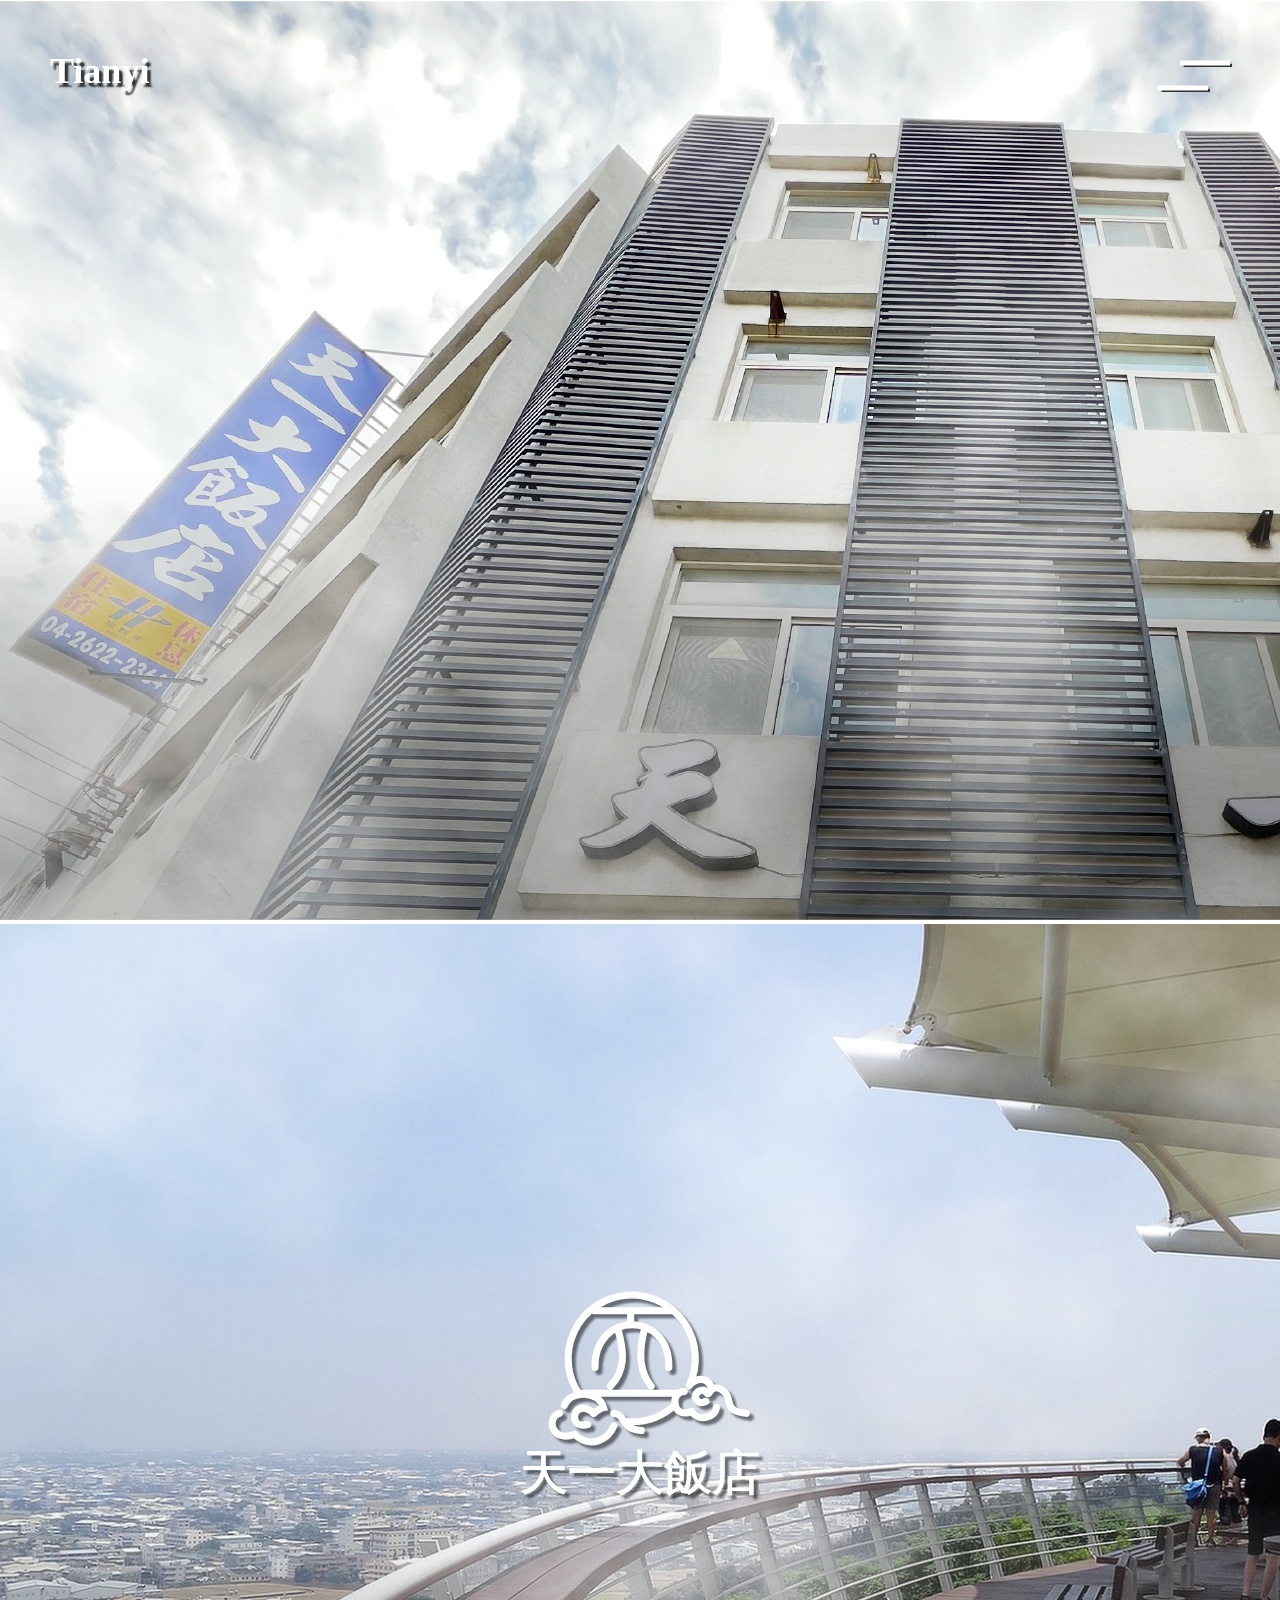
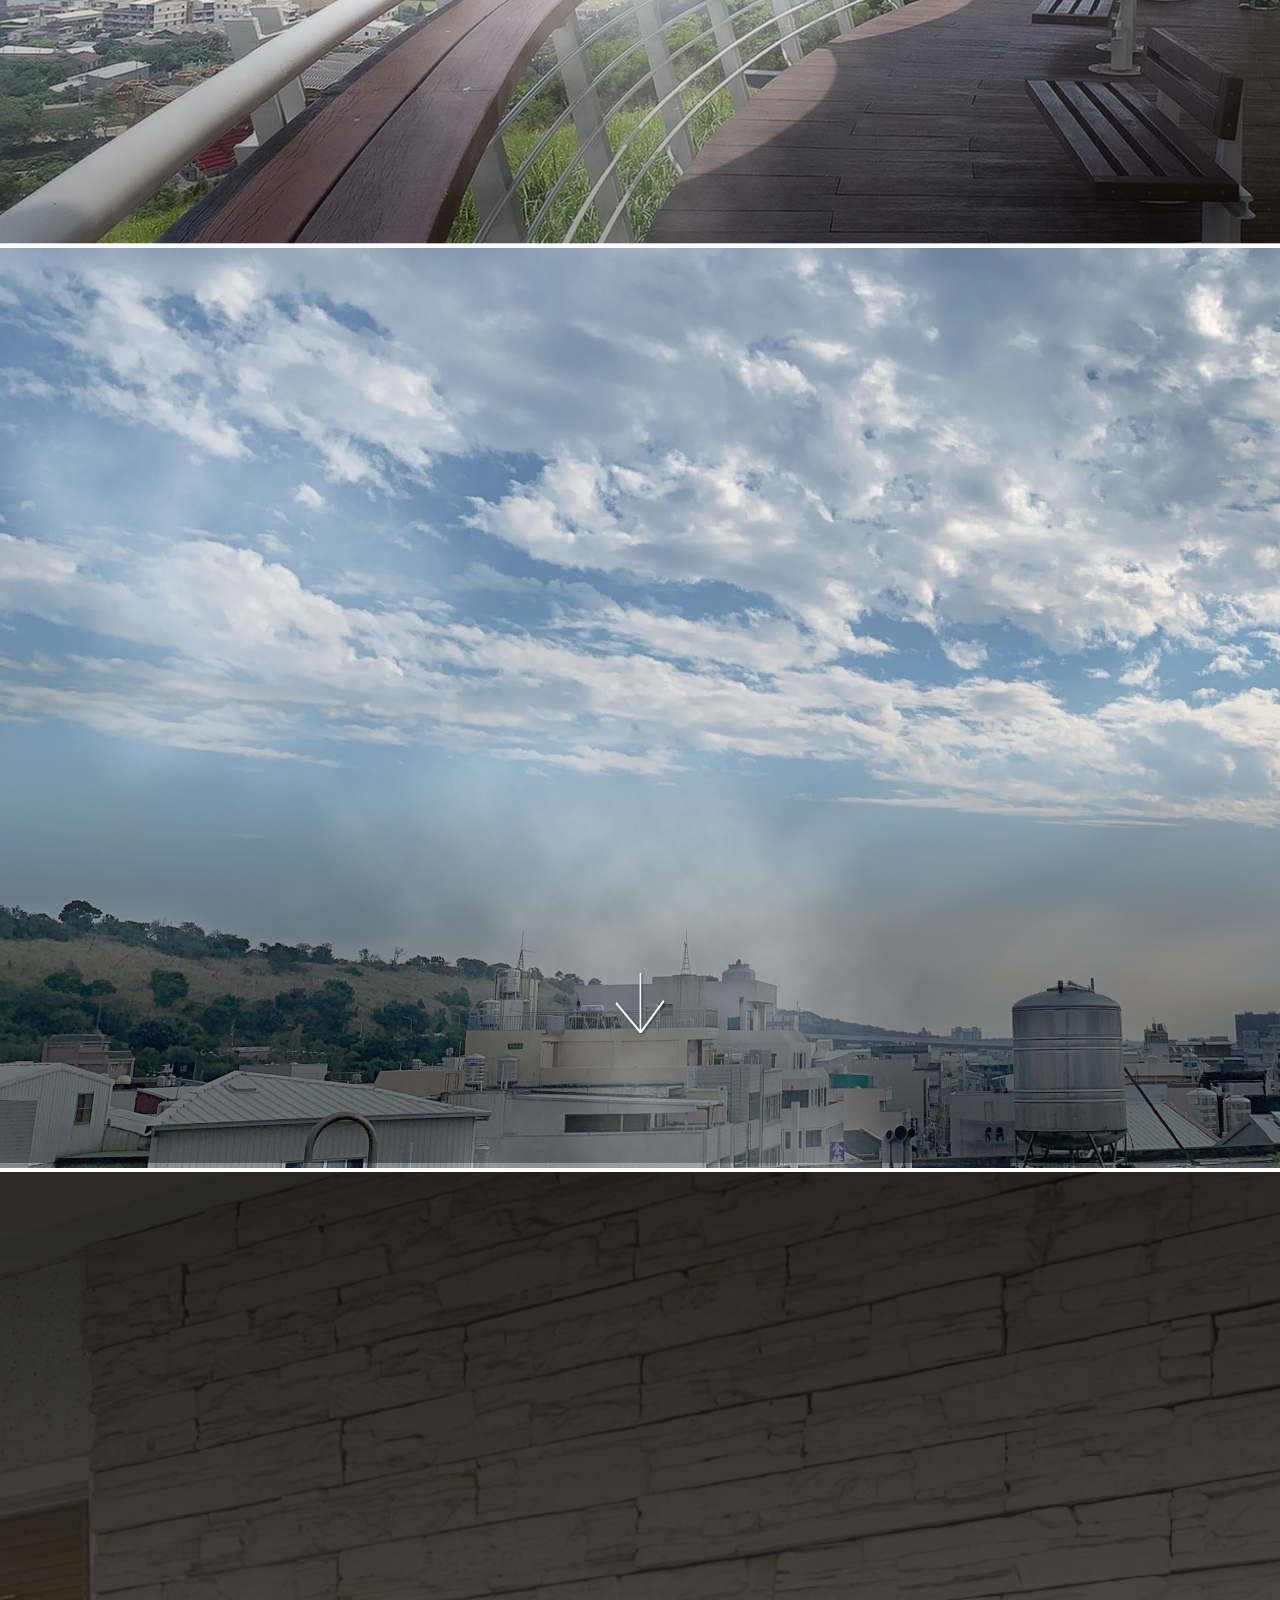
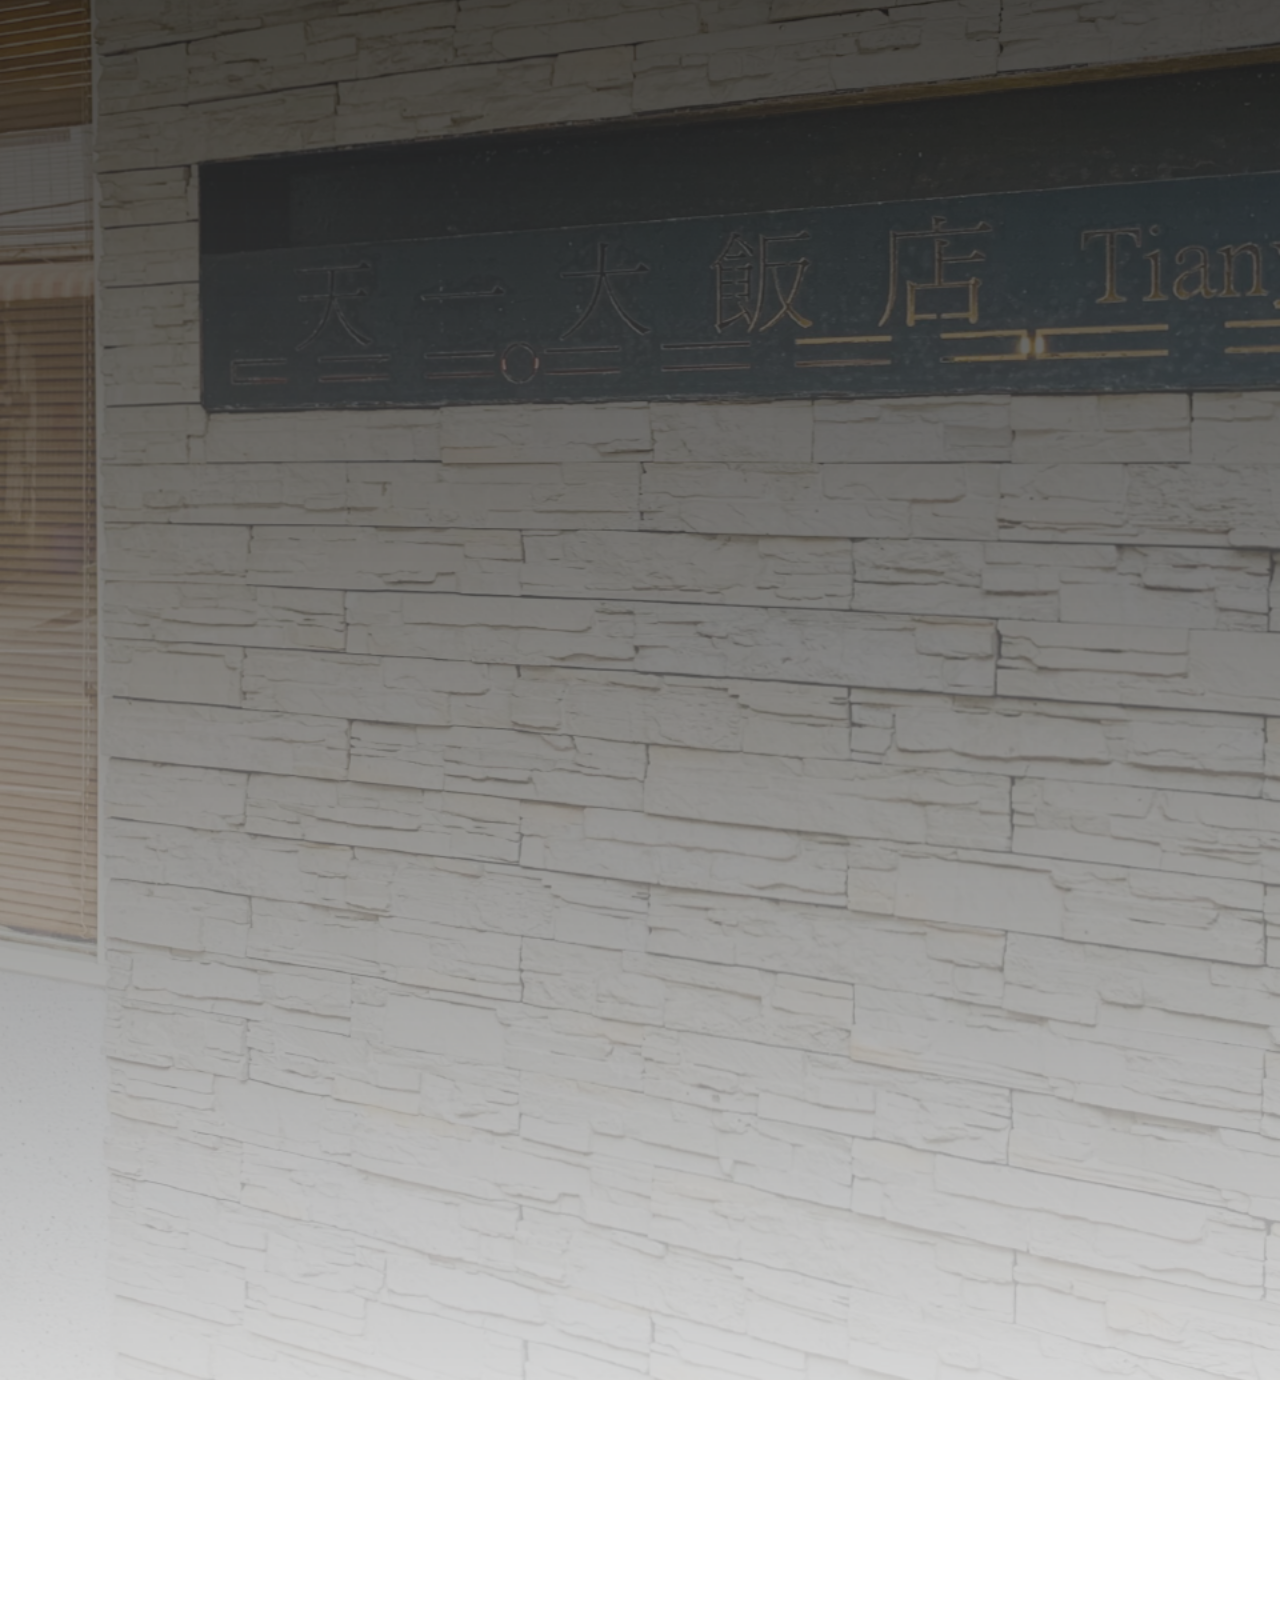
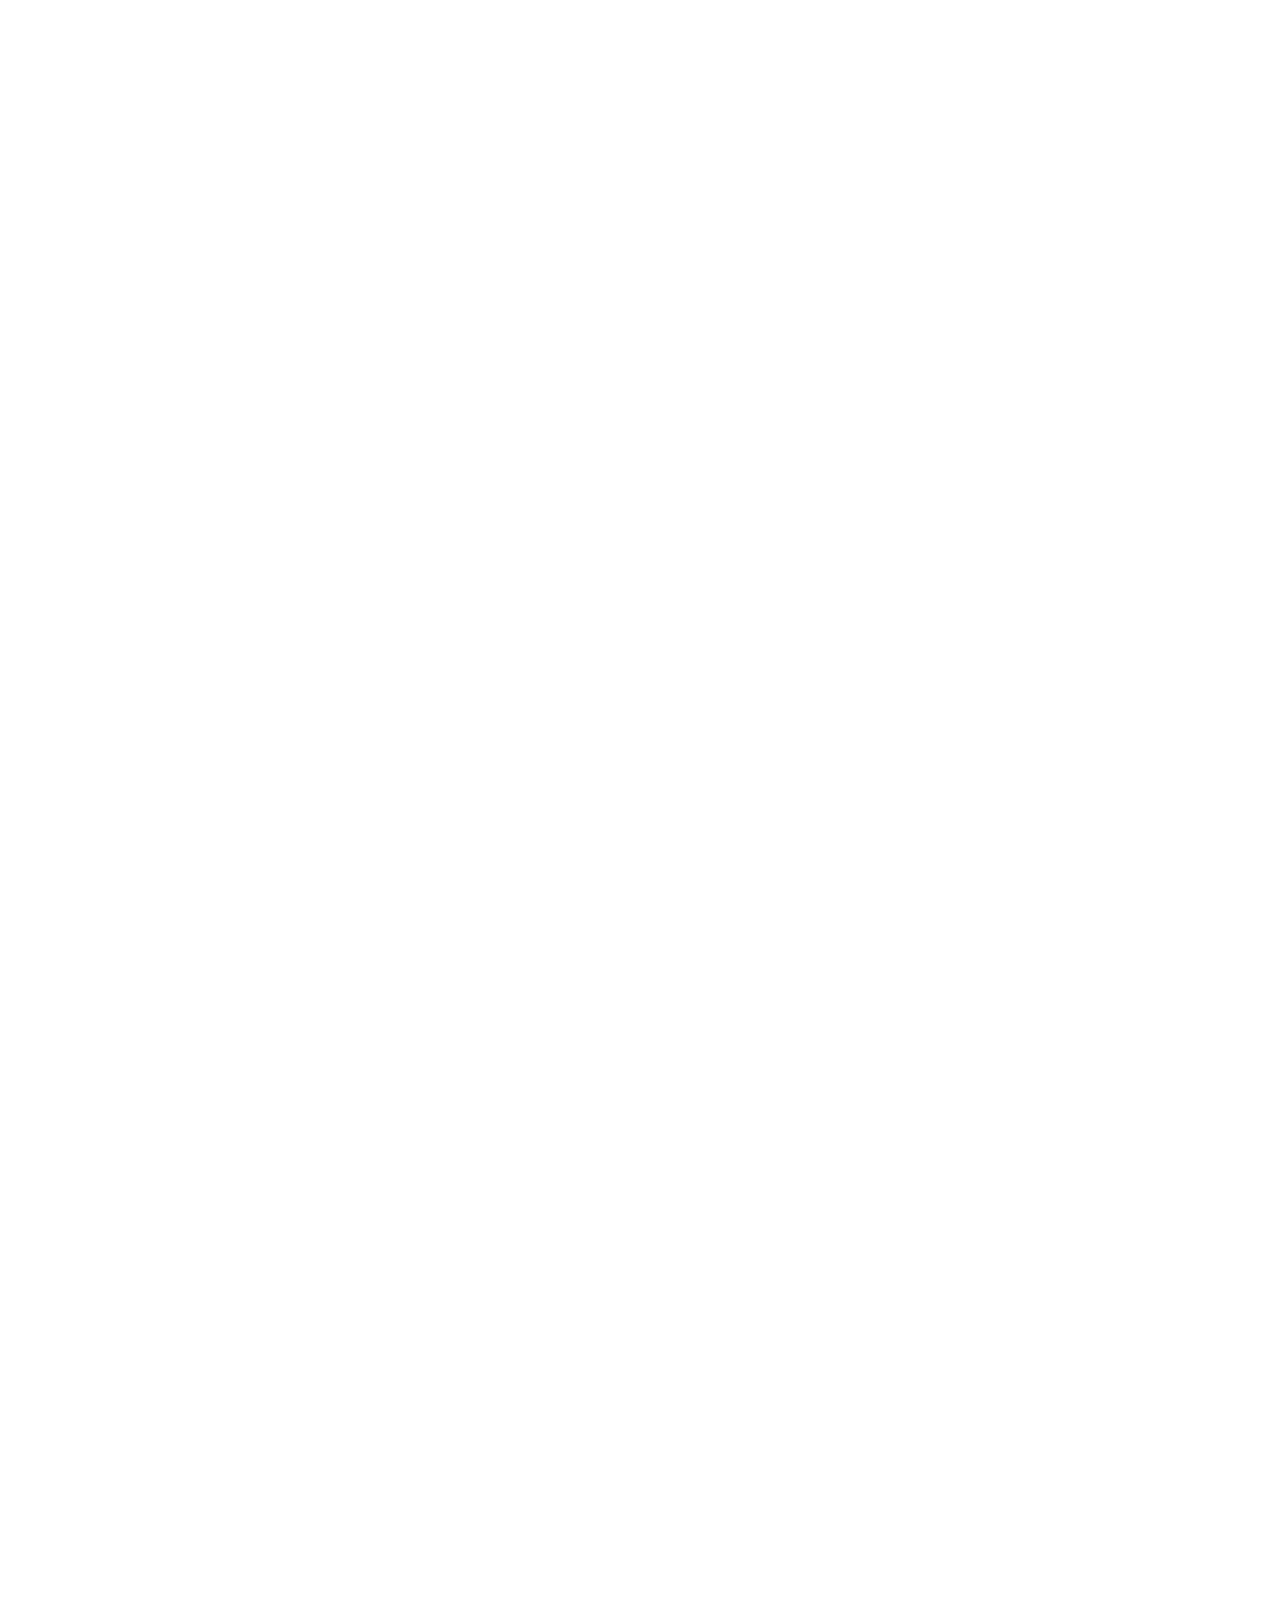
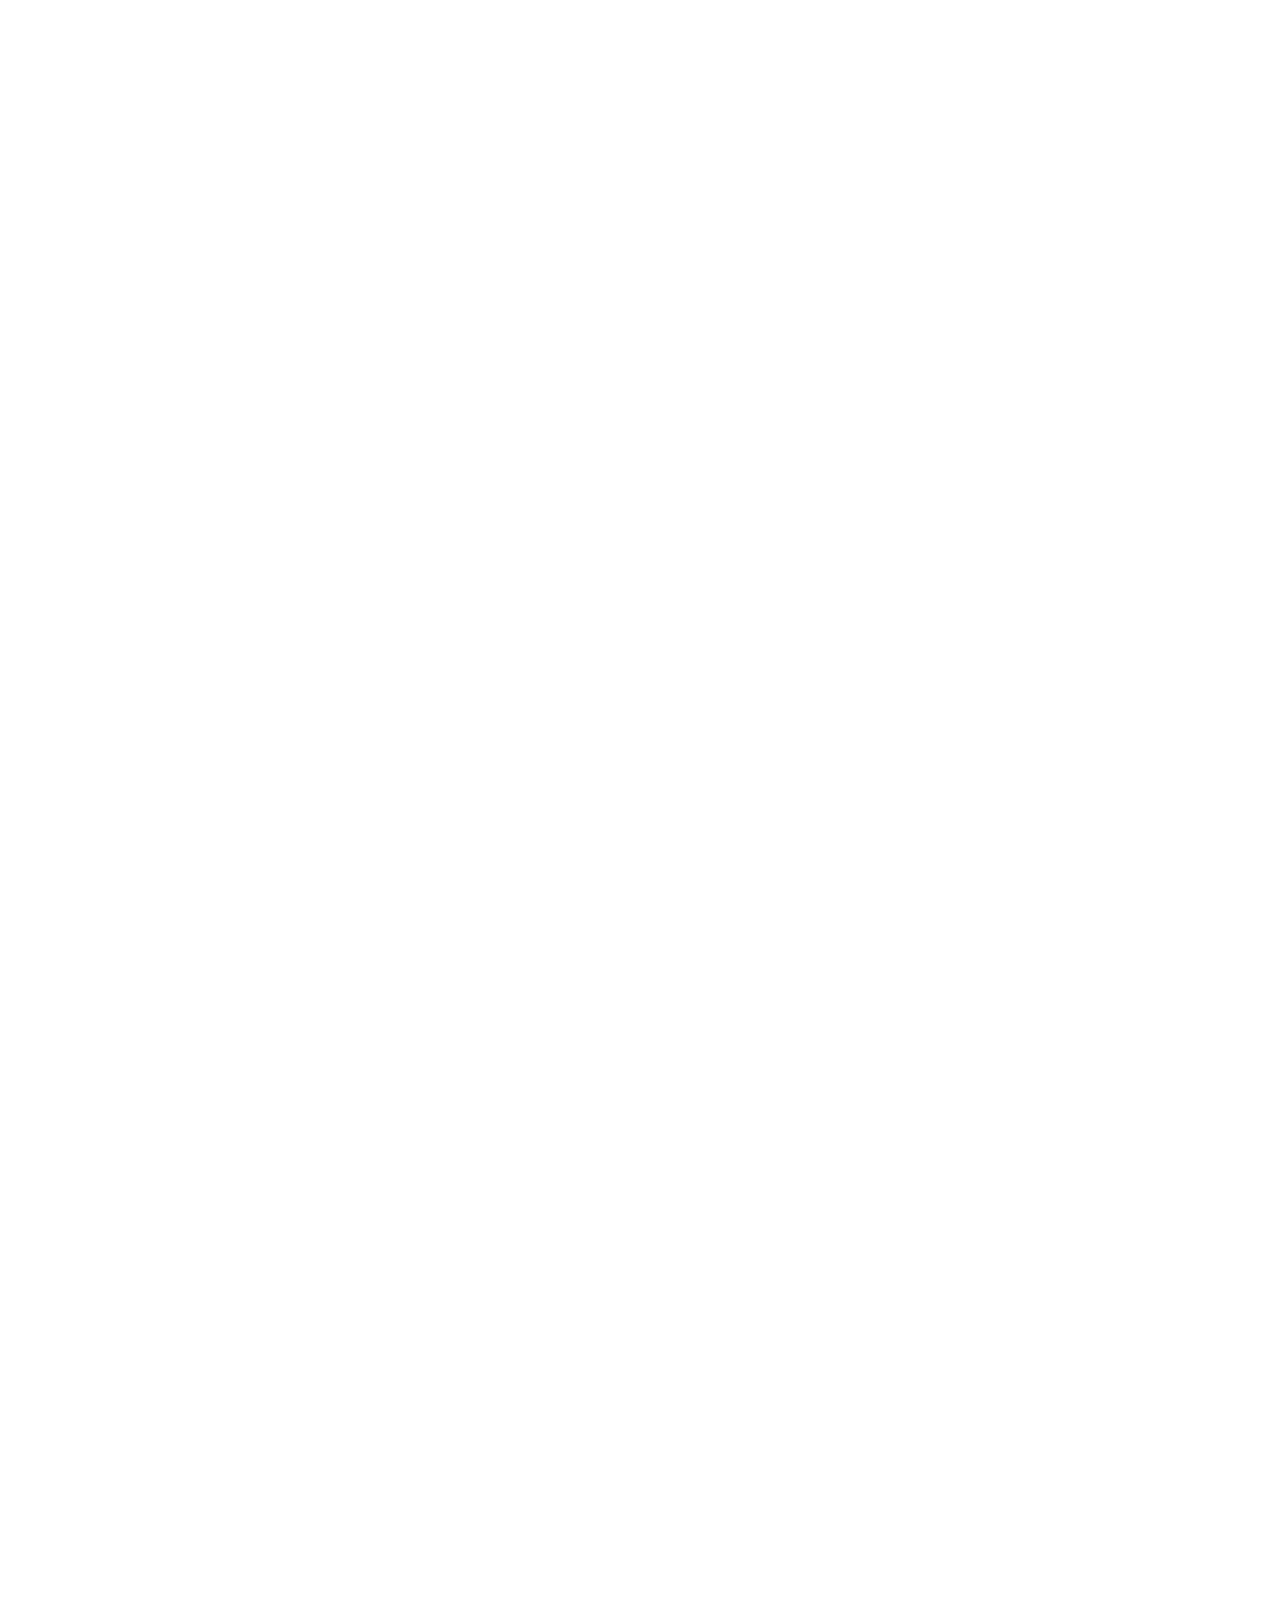
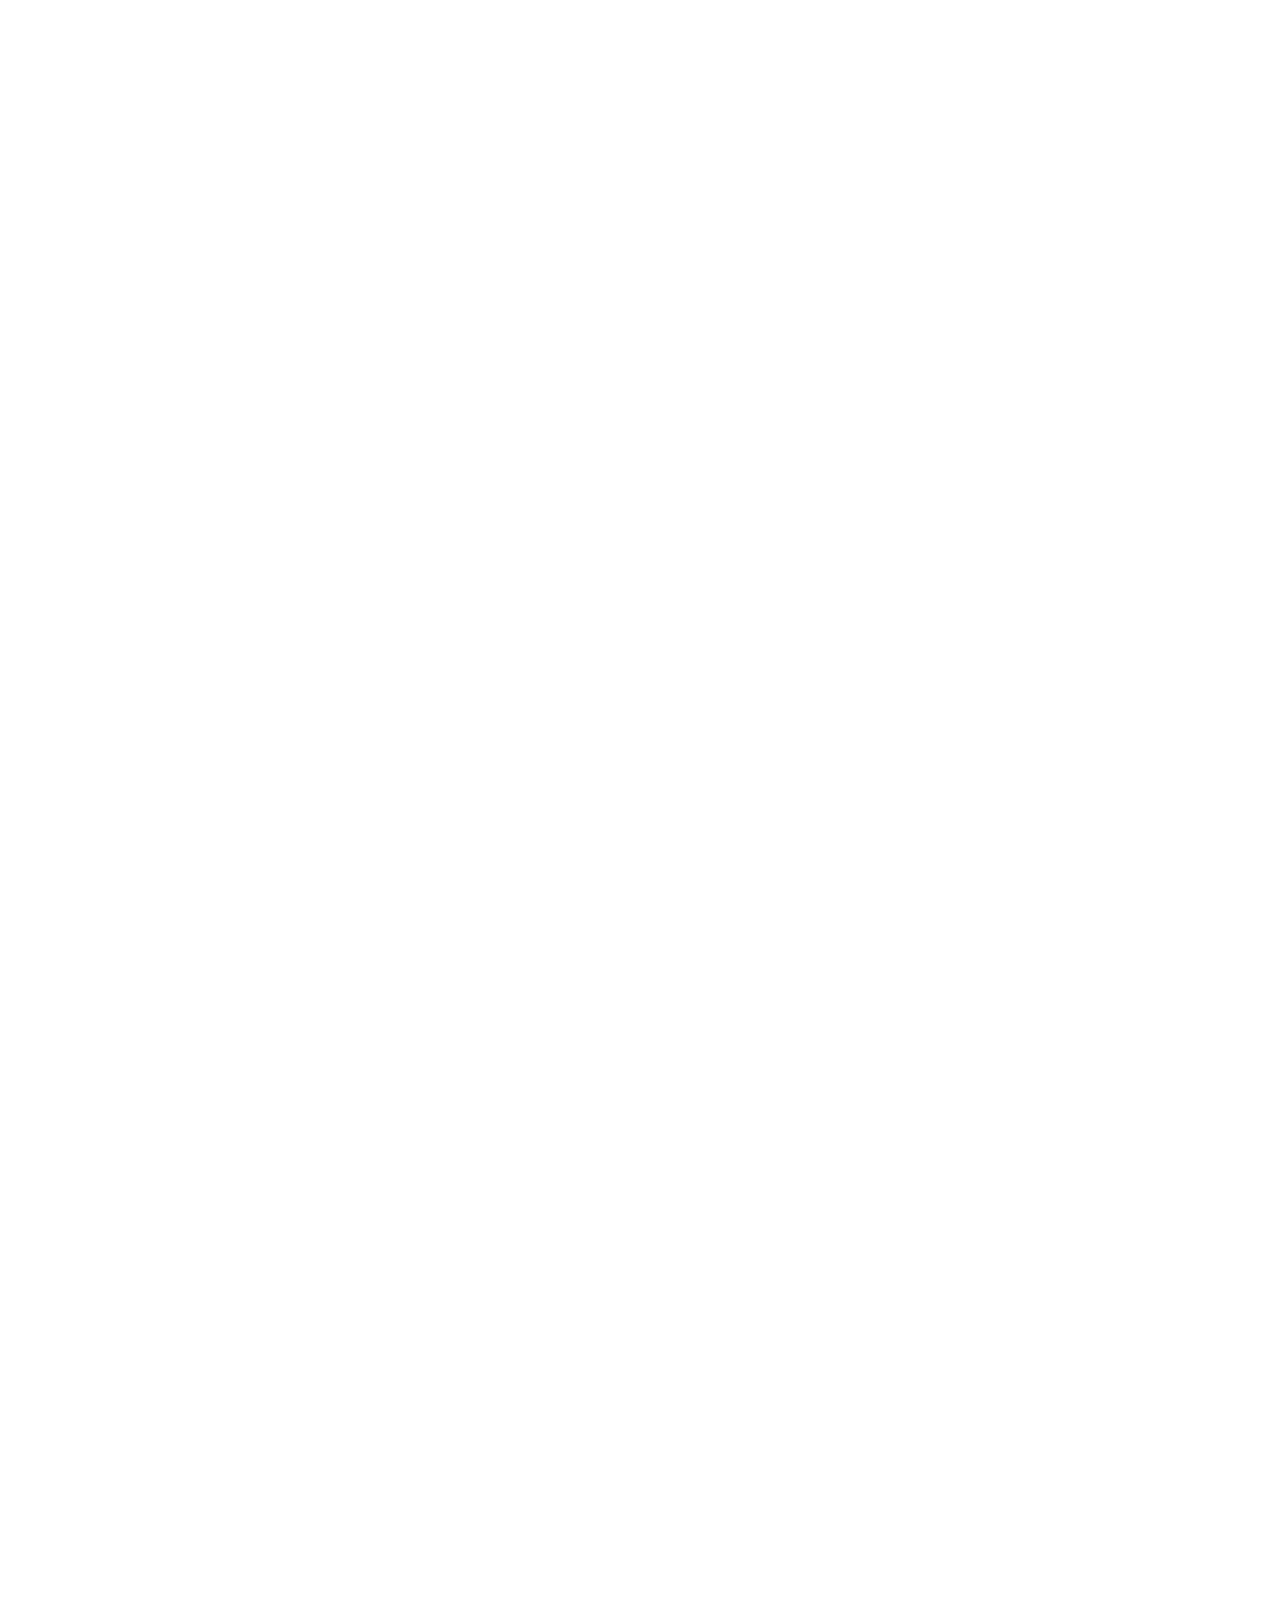
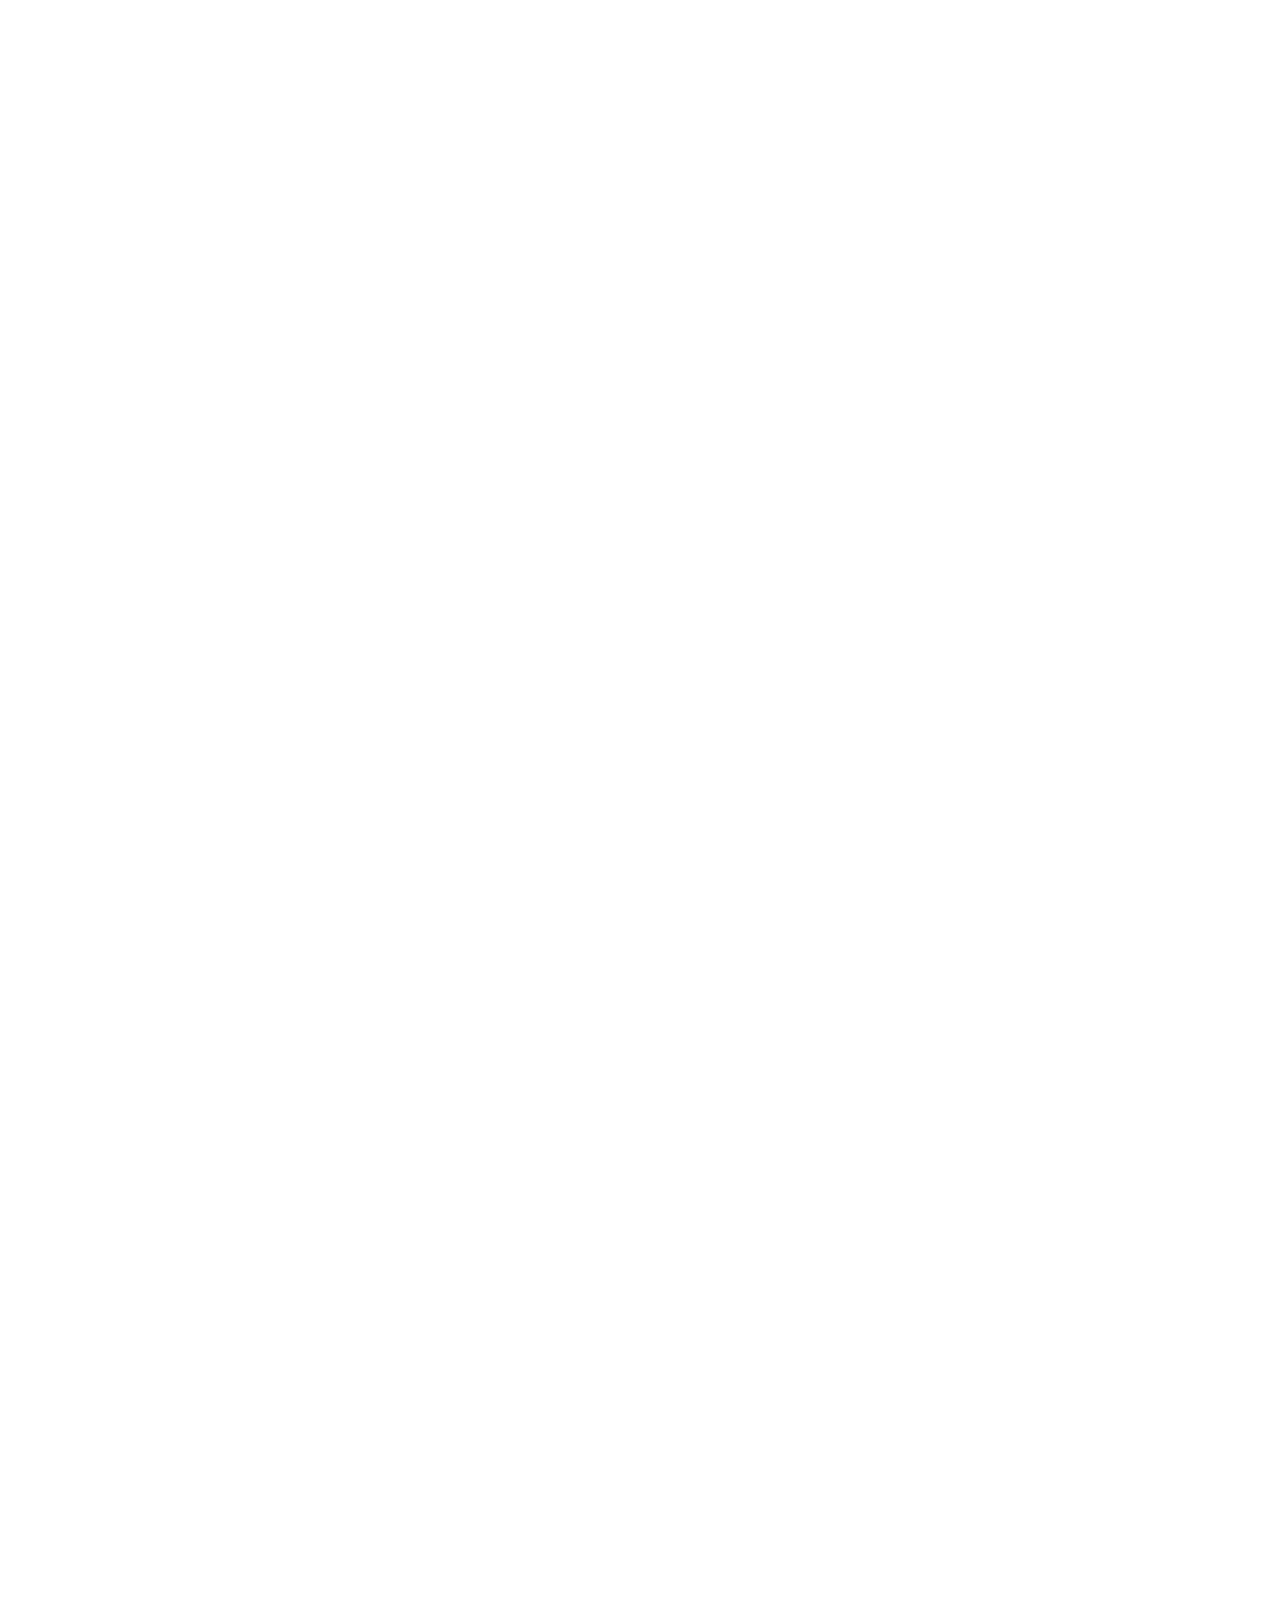
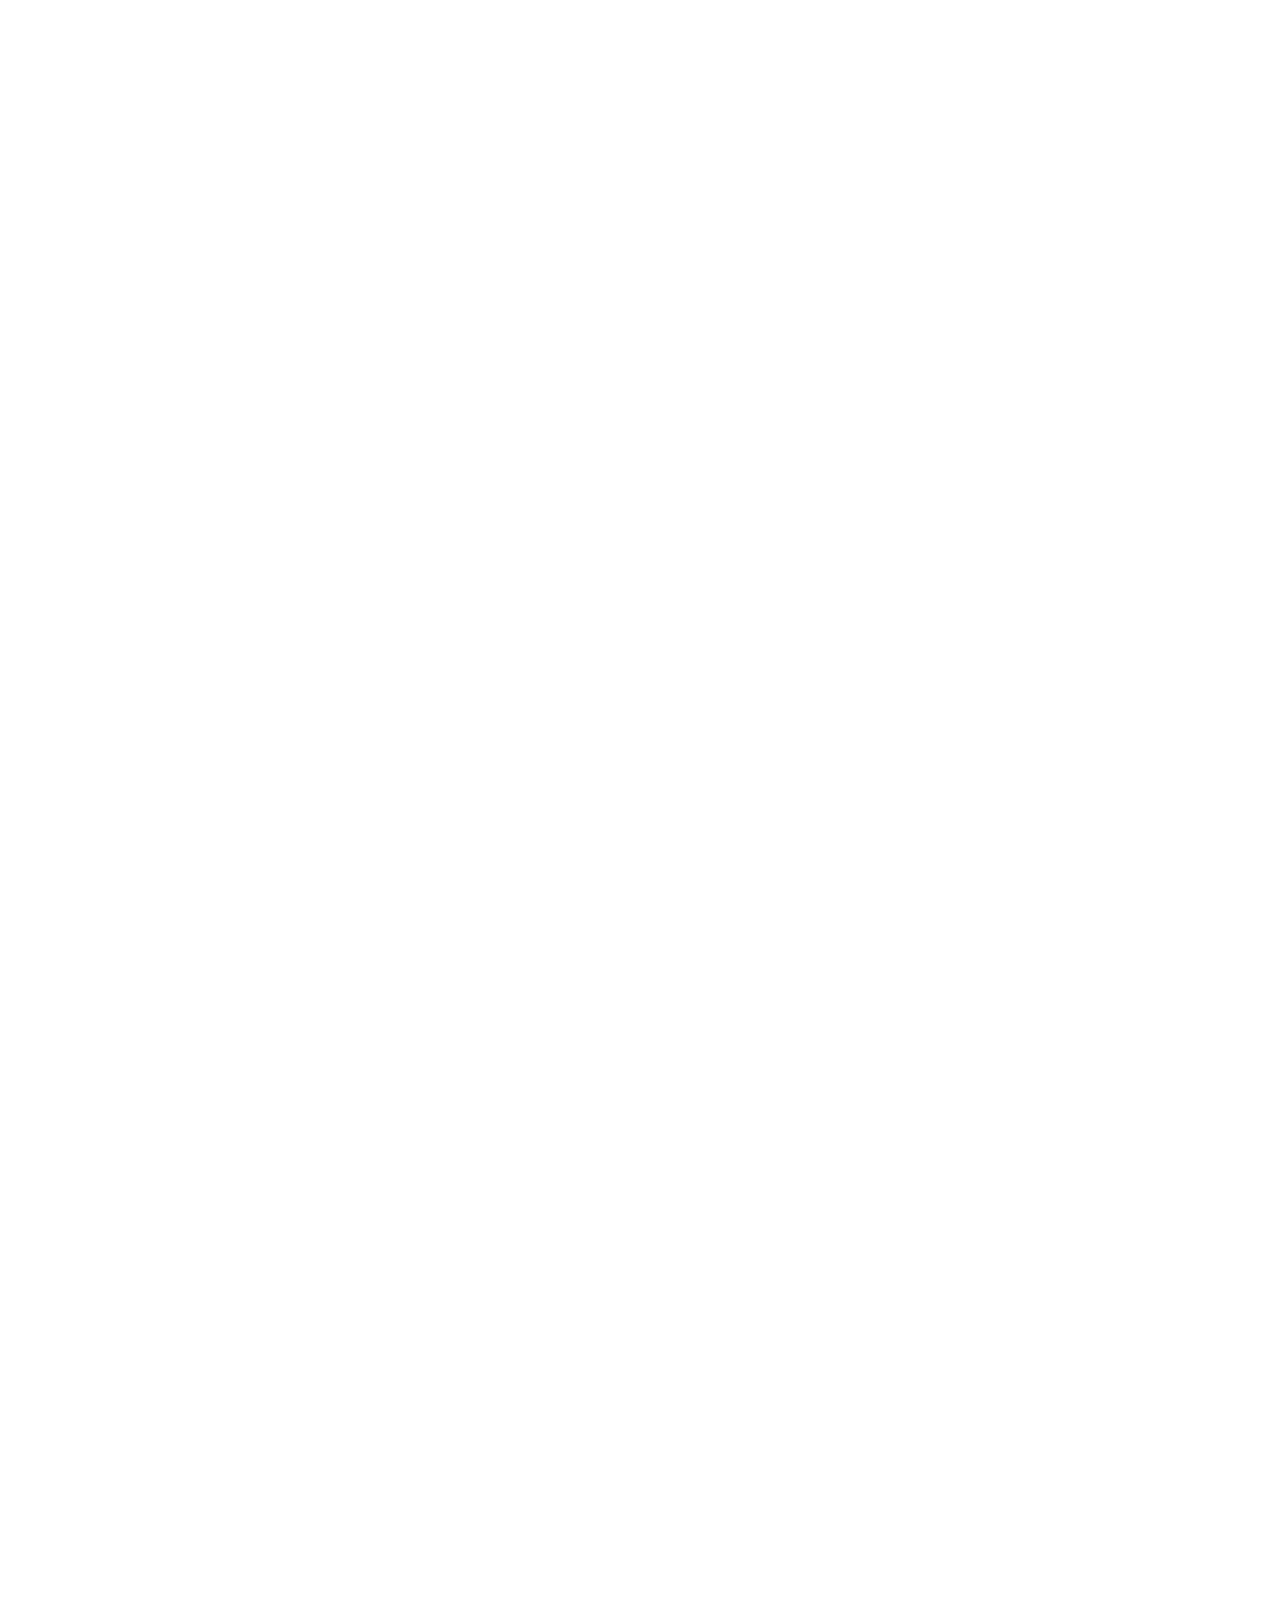
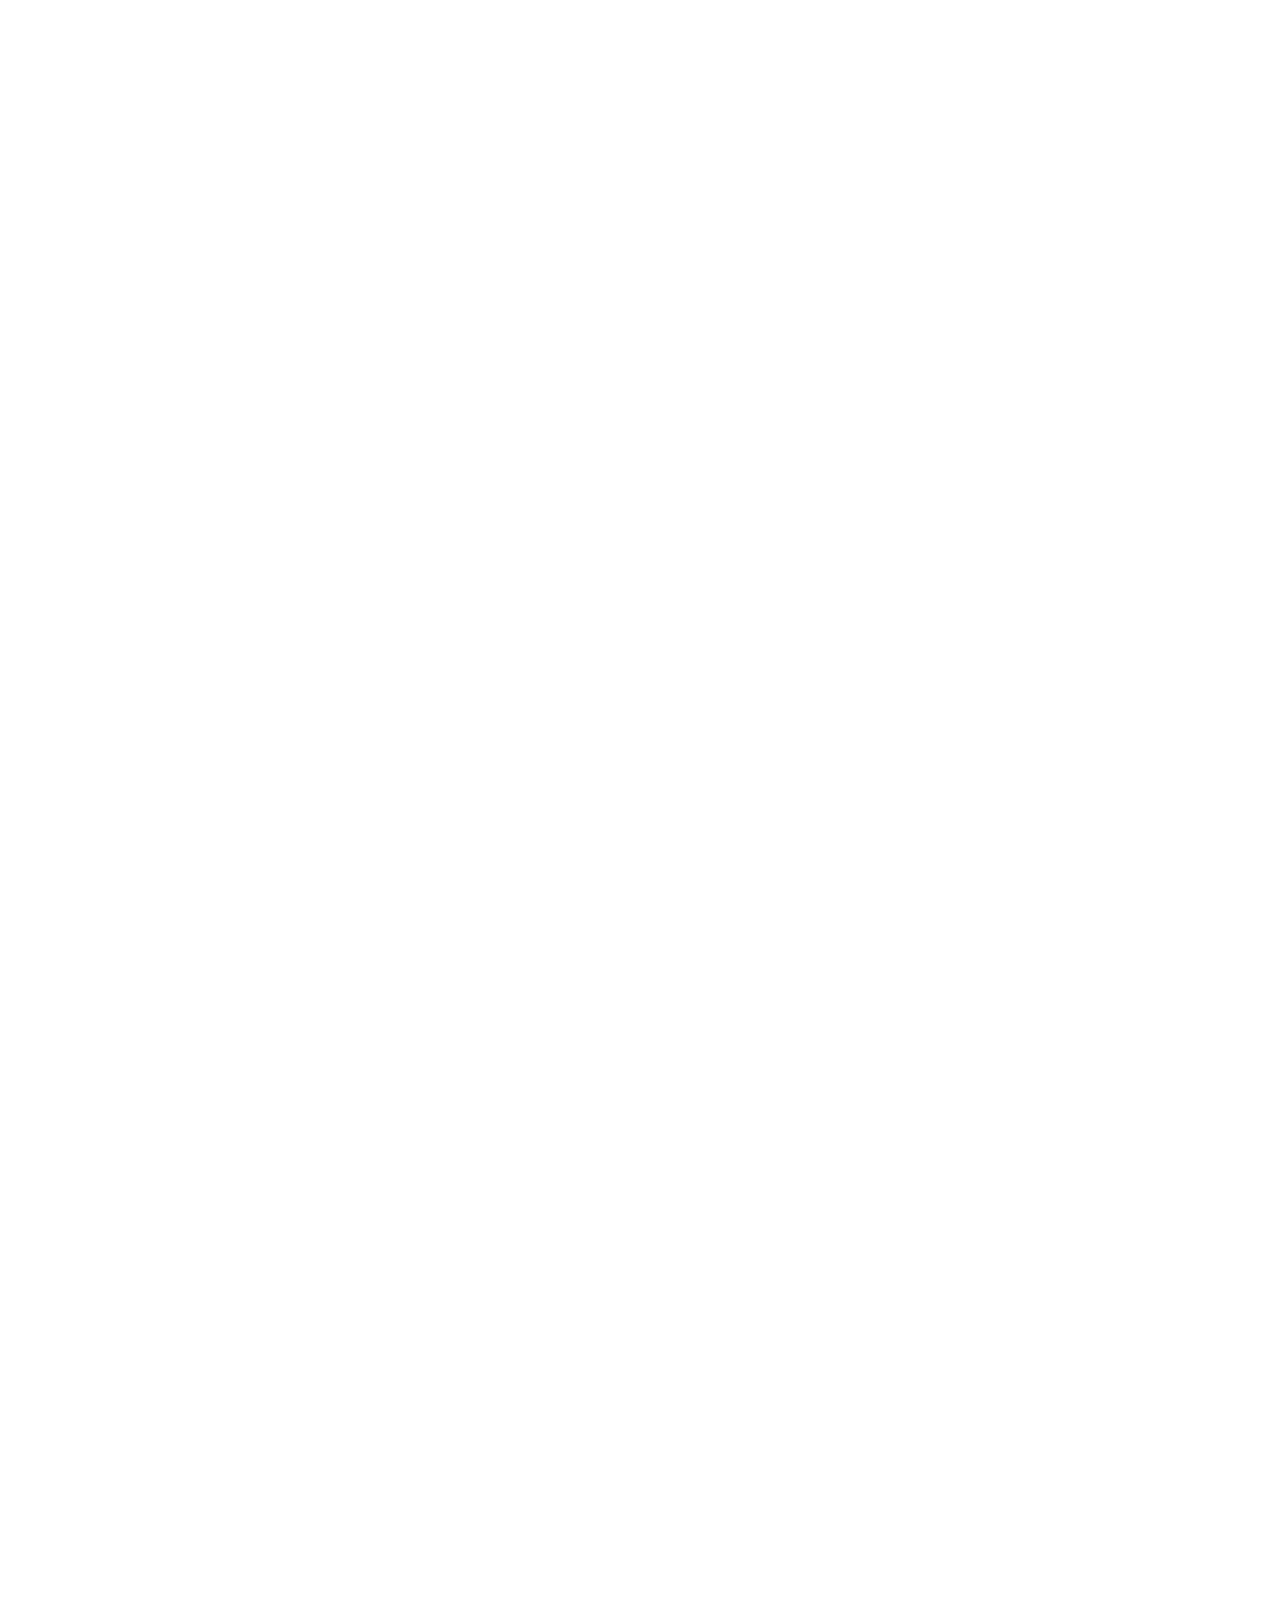
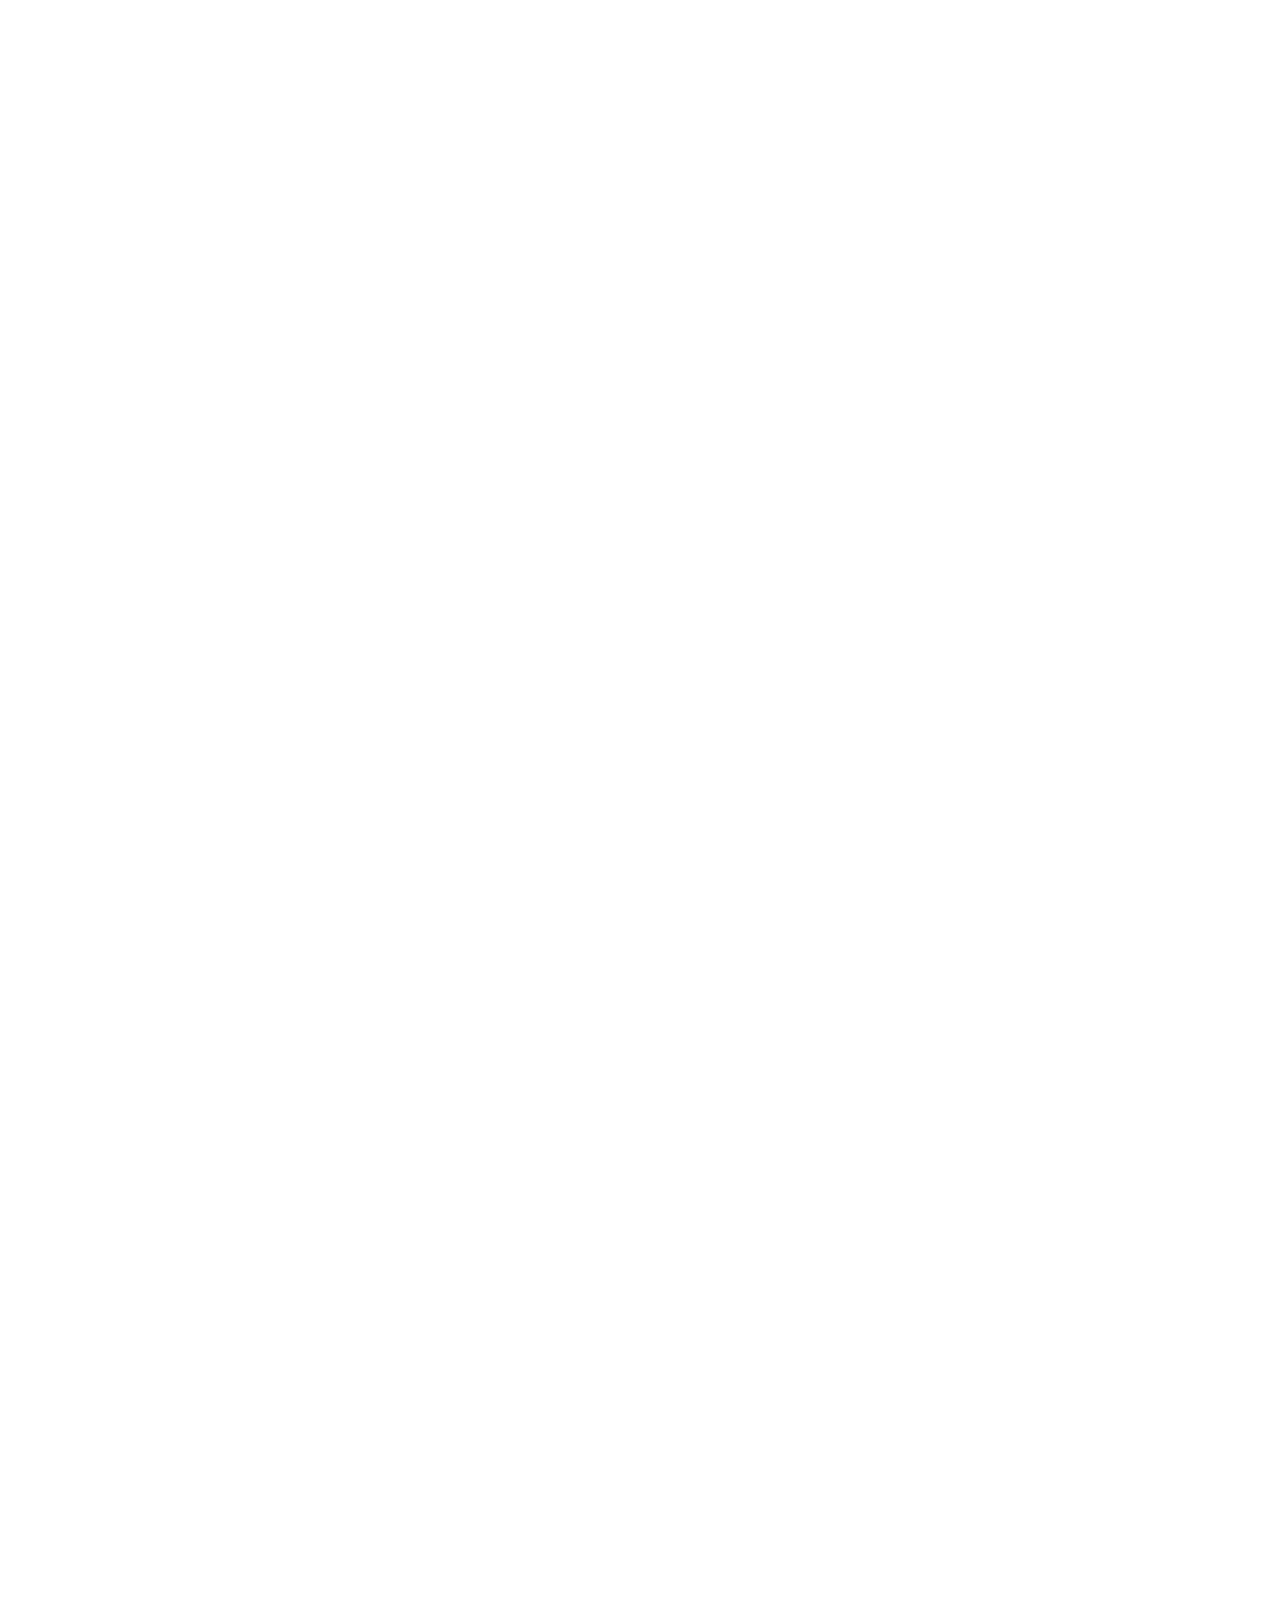
==== commit 7ddd4b7d: "ALL UPdate" ====
--- a/index.html
+++ b/index.html
@@ -137,17 +137,92 @@
         </section>
         <!-- 房型資訊 -->
         <section id="roomsinfo">
-            <!-- 兩人房 -->
-            <div class="doubleroom">
-                <img id="doubleroom-pic" src="" alt="">
-                <div class="doubleroom-intro">
-                    <div class="doubleroom-left">
-                        <h2>雙人房</h2>
+            <div class="container">
+                <!-- 兩人房 -->
+                <div class="doubleroom d-flex flex-lg-row justify-content-between flex-wrap flex-wrap-reverse">
+                    <div class="doubleroom-intro mt-5 ml-5 m-xl-0" data-aos="zoom-out" data-aos-duration="1000">
+                        <div class="doubleroom-left">
+                            <h2>雙人房</h2>
+                            <hr />
+                            <p> 精心打造的各式經典客房中<br>
+                                以簡單沈穩為主調<br>
+                                雅緻的木製傢俱、碩大的雙人床<br>
+                                充足的睡眠空間<br>
+                            </p>
+                            <hr />
+
+                            <div class="room_detail">
+                                <ul>
+                                    <li>兩張雙人床</li>
+                                    <li>液晶電視</li>
+                                    <li>飲用水</li>
+                                    <li>床頭櫃</li>
+                                    <li>盥洗用品</li>
+                                    <li>衣櫃</li>
+                                    <li>衣架</li>
+                                    <li>窗簾</li>
+                                </ul>
+                            </div>
+                        </div>
+
+
+                    </div>
+                    <!-- 兩人房輪播 -->
+
+                    <div id="doubleroom-carousel" class="carousel slide col-12 col-xl-6" data-ride="carousel"
+                        data-aos="zoom-in-down" data-aos-duration="1000">
+                        <ol class="carousel-indicators">
+                            <li data-target="#doubleroom-carousel" data-slide-to="0" class="active"></li>
+                            <li data-target="#doubleroom-carousel" data-slide-to="1"></li>
+                            <li data-target="#doubleroom-carousel" data-slide-to="2"></li>
+                            <li data-target="#doubleroom-carousel" data-slide-to="3"></li>
+                            <li data-target="#doubleroom-carousel" data-slide-to="4"></li>
+                        </ol>
+
+                        <div class="carousel-inner">
+                            <div class="carousel-item active">
+                                <img src="./IMG/網頁用照片/區塊2/二人房/room2-1.png" class="d-block w-100 " alt="...">
+                            </div>
+                            <div class="carousel-item">
+                                <img src="./IMG/網頁用照片/區塊2/二人房/room2-2.png" class="d-block w-100 " alt="...">
+                            </div>
+                            <div class="carousel-item">
+                                <img src="./IMG/網頁用照片/區塊2/二人房/room2-3.png" class="d-block w-100 " alt="...">
+                            </div>
+                            <div class="carousel-item">
+                                <img src="./IMG/網頁用照片/區塊2/二人房/room2-4.png" class="d-block w-100 " alt="...">
+                            </div>
+                            <div class="carousel-item">
+                                <img src="./IMG/網頁用照片/區塊2/二人房/room2-5.png" class="d-block w-100 " alt="...">
+                            </div>
+
+                        </div>
+                        <button class="carousel-control-prev" type="button" data-target="#doubleroom-carousel"
+                            data-slide="prev">
+                            <span class="carousel-control-prev-icon" aria-hidden="true"></span>
+                            <span class="sr-only">Previous</span>
+                        </button>
+                        <button class="carousel-control-next" type="button" data-target="#doubleroom-carousel"
+                            data-slide="next">
+                            <span class="carousel-control-next-icon" aria-hidden="true"></span>
+                            <span class="sr-only">Next</span>
+                        </button>
+                        <!-- 文字區塊 -->
+                        <h4>經典套房</h4>
+                    </div>
+
+                </div>
+
+                <!-- 三人房 -->
+                <div
+                    class="tripleroom d-flex justify-content-between flex-xl-row-reverse flex-row  flex-wrap flex-wrap-reverse">
+                    <div class="tripleroom-right mt-5 ml-5 m-xl-0" data-aos="zoom-out" data-aos-duration="1000">
+                        <h2>三人房</h2>
                         <hr />
-                        <p>精心打造的各式經典客房中，<br>
-                            以簡單沈穩為主調，<br>
-                            雅緻的木製傢俱、碩大的雙人床，<br>
-                            充足的睡眠空間。<br>
+
+                        <p>處處可見古典柔和氣息<br>
+                            感受細膩溫暖的舒適<br>
+                            三個人也能很自在<br>
                         </p>
                         <hr />
 
@@ -163,170 +238,210 @@
                                 <li>窗簾</li>
                             </ul>
                         </div>
-                    </div>
-
-                    <div class="imgins">
-                        <div class="show_btn">
-                            <div><a href="">1</a></div>
-                            <div><a href="">2</a></div>
-                            <div><a href="">3</a></div>
-                            <div><a href="">4</a></div>
-                            <div><a href="">5</a></div>
-                        </div>
-                    </div>
-
-                </div>
-            </div>
-            <!-- 三人房 -->
-            <div class="tripleroom">
-                <img id="tripleroompic" src="" alt="">
-                <h2>三人房</h2>
-                <hr />
-
-                <p>處處可見古典柔和氣息，<br>
-                    感受細膩溫暖的舒適。<br>
-                    三個人也能很自在。<br>
-                </p>
-                <hr />
-
-                <div class="room_detail">
-                    <ul>
-                        <li>兩張雙人床</li>
-                        <li>液晶電視</li>
-                        <li>飲用水</li>
-                        <li>床頭櫃</li>
-                        <li>盥洗用品</li>
-                        <li>衣櫃</li>
-                        <li>衣架</li>
-                        <li>窗簾</li>
-                    </ul>
-                </div>
-                <div class="imgins">
-                    <div class="show_btn">
-                        <div><a href="">1</a></div>
-                        <div><a href="">2</a></div>
-                        <div><a href="">3</a></div>
-                        <div><a href="">4</a></div>
-                        <div><a href="">5</a></div>
-                    </div>
-                </div>
-
-            </div>
-            <!-- 四人房 -->
-            <div class="quadroom">
-                <h2>四人房</h2>
-                <hr />
-
-                <p>處處可見古典柔和氣息，<br>
-                    感受細膩溫暖的舒適。<br>
-                    三個人也能很自在。<br>
-                </p>
-                <hr />
-
-                <div class="room_detail">
-                    <ul>
-                        <li>兩張雙人床</li>
-                        <li>液晶電視</li>
-                        <li>飲用水</li>
-                        <li>床頭櫃</li>
-                        <li>盥洗用品</li>
-                        <li>衣櫃</li>
-                        <li>衣架</li>
-                        <li>窗簾</li>
-                    </ul>
-                </div>
-                <div class="imgins">
-                    <div class="show_btn">
-                        <div><a href="">1</a></div>
-                        <div><a href="">2</a></div>
-                        <div><a href="">3</a></div>
-                        <div><a href="">4</a></div>
-                        <div><a href="">5</a></div>
-
-                    </div>
-                </div>
-
-                <img id="quadroomroompic" src="" alt="">
+
+                        <!-- 三人房輪播 -->
+
+                    </div>
+                    <div id="tripleroom-carousel" class="carousel slide col-12 col-xl-6 float-left" data-ride="carousel"
+                        data-aos="zoom-in-down" data-aos-duration="1000">
+                        <ol class="carousel-indicators">
+                            <li data-target="#tripleroom-carousel" data-slide-to="0" class="active"></li>
+                            <li data-target="#tripleroom-carousel" data-slide-to="1"></li>
+                            <li data-target="#tripleroom-carousel" data-slide-to="2"></li>
+                            <li data-target="#tripleroom-carousel" data-slide-to="3"></li>
+                            <li data-target="#tripleroom-carousel" data-slide-to="4"></li>
+
+
+                        </ol>
+                        <div class="carousel-inner">
+                            <div class="carousel-item active">
+                                <img src="./IMG/網頁用照片/區塊2/三人房/room3-1.png" class="d-block w-100" alt="...">
+                            </div>
+                            <div class="carousel-item">
+                                <img src="./IMG/網頁用照片/區塊2/三人房/room3-2.png" class="d-block w-100" alt="...">
+                            </div>
+                            <div class="carousel-item">
+                                <img src="./IMG/網頁用照片/區塊2/三人房/room3-3.png" class="d-block w-100" alt="...">
+                            </div>
+                            <div class="carousel-item">
+                                <img src="./IMG/網頁用照片/區塊2/三人房/room3-4.png" class="d-block w-100" alt="...">
+                            </div>
+                            <div class="carousel-item">
+                                <img src="./IMG/網頁用照片/區塊2/三人房/room3-5.png" class="d-block w-100" alt="...">
+                            </div>
+
+                        </div>
+                        <button class="carousel-control-prev" type="button" data-target="#tripleroom-carousel"
+                            data-slide="prev">
+                            <span class="carousel-control-prev-icon" aria-hidden="true"></span>
+                            <span class="sr-only">Previous</span>
+                        </button>
+                        <button class="carousel-control-next" type="button" data-target="#tripleroom-carousel"
+                            data-slide="next">
+                            <span class="carousel-control-next-icon" aria-hidden="true"></span>
+                            <span class="sr-only">Next</span>
+                        </button>
+                        <!-- 文字區塊 -->
+                        <h4>典雅套房</h4>
+                    </div>
+                </div>
+
+                <!-- 四人房 -->
+                <div class="quadroom d-flex justify-content-between  flex-wrap flex-wrap-reverse">
+
+                    <div class="quadroom-left mt-5 ml-5 m-xl-0" data-aos="zoom-out" data-aos-duration="1000">
+                        <h2>四人房</h2>
+                        <hr />
+
+                        <p>處處可見古典柔和氣息<br>
+                            感受細膩溫暖的舒適<br>
+                            三個人也能很自在<br>
+                        </p>
+                        <hr />
+
+                        <div class="room_detail">
+                            <ul>
+                                <li>兩張雙人床</li>
+                                <li>液晶電視</li>
+                                <li>飲用水</li>
+                                <li>床頭櫃</li>
+                                <li>盥洗用品</li>
+                                <li>衣櫃</li>
+                                <li>衣架</li>
+                                <li>窗簾</li>
+                            </ul>
+                        </div>
+                    </div>
+                    <!-- 四人房輪播 -->
+
+                    <div id="quadroom-carousel" class="carousel slide col-12 col-xl-6 float-right" data-ride="carousel"
+                        data-aos="zoom-in-down" data-aos-duration="1000">
+                        <ol class="carousel-indicators">
+                            <li data-target="#quadroom-carousel" data-slide-to="0" class="active"></li>
+                            <li data-target="#quadroom-carousel" data-slide-to="1"></li>
+                            <li data-target="#quadroom-carousel" data-slide-to="2"></li>
+                            <li data-target="#quadroom-carousel" data-slide-to="3"></li>
+                            <li data-target="#quadroom-carousel" data-slide-to="4"></li>
+
+
+                        </ol>
+                        <div class="carousel-inner">
+                            <div class="carousel-item active">
+                                <img src="./IMG/網頁用照片/區塊2/四人房/room4-1.png" class="d-block w-100" alt="...">
+                            </div>
+                            <div class="carousel-item">
+                                <img src="./IMG/網頁用照片/區塊2/四人房/room4-2.png" class="d-block w-100 " alt="...">
+                            </div>
+                            <div class="carousel-item">
+                                <img src="./IMG/網頁用照片/區塊2/四人房/room4-3.png" class="d-block w-100 " alt="...">
+                            </div>
+                            <div class="carousel-item">
+                                <img src="./IMG/網頁用照片/區塊2/四人房/room4-4.png" class="d-block w-100" alt="...">
+                            </div>
+                            <div class="carousel-item">
+                                <img src="./IMG/網頁用照片/區塊2/四人房/room4-5.png" class="d-block w-100" alt="...">
+                            </div>
+
+                        </div>
+                        <button class="carousel-control-prev" type="button" data-target="#quadroom-carousel"
+                            data-slide="prev">
+                            <span class="carousel-control-prev-icon" aria-hidden="true"></span>
+                            <span class="sr-only">Previous</span>
+                        </button>
+                        <button class="carousel-control-next" type="button" data-target="#quadroom-carousel"
+                            data-slide="next">
+                            <span class="carousel-control-next-icon" aria-hidden="true"></span>
+                            <span class="sr-only">Next</span>
+                        </button>
+                        <!-- 文字區塊 -->
+                        <h4>溫馨套房</h4>
+                    </div>
+                </div>
+
             </div>
         </section>
 
         <!-- 訂房資訊 -->
         <section id="bookinginfo">
-            <div class="container">
+            <div class="container" data-aos="zoom-out-down">
                 <h1>訂房資訊</h1>
                 <div class="tabs">
                     <input type="radio" class="tabs-radio" name="tabs" id="tab-1" checked>
                     <label for="tab-1" class="tabs-label text-center col-lg-2 col-5">服務設施</label>
-                        <div class="tabs-content" id="">
-                            <!-- 輪播區塊 -->
-                            <div id="carouselExampleIndicators" class="carousel slide col-md-6 col-12 float-left" data-ride="carousel">
-                                <ol class="carousel-indicators">
-                                  <li data-target="#carouselExampleIndicators" data-slide-to="0" class="active"></li>
-                                  <li data-target="#carouselExampleIndicators" data-slide-to="1"></li>
-                                  <li data-target="#carouselExampleIndicators" data-slide-to="2"></li>
-                                  <li data-target="#carouselExampleIndicators" data-slide-to="3"></li>
-
-                                </ol>
-                                <div class="carousel-inner">
-                                  <div class="carousel-item active">
+                    <div class="tabs-content" id="">
+                        <!-- 輪播區塊 -->
+                        <div id="carouselExampleIndicators" class="carousel slide col-md-6 col-12 float-left"
+                            data-ride="carousel">
+                            <ol class="carousel-indicators">
+                                <li data-target="#carouselExampleIndicators" data-slide-to="0" class="active"></li>
+                                <li data-target="#carouselExampleIndicators" data-slide-to="1"></li>
+                                <li data-target="#carouselExampleIndicators" data-slide-to="2"></li>
+                                <li data-target="#carouselExampleIndicators" data-slide-to="3"></li>
+
+                            </ol>
+                            <div class="carousel-inner">
+                                <div class="carousel-item active">
                                     <img src="./IMG/網頁用照片/區塊3/設備1.png" class="d-block w-100" alt="...">
-                                  </div>
-                                  <div class="carousel-item">
+                                </div>
+                                <div class="carousel-item">
                                     <img src="./IMG/網頁用照片/區塊3/設備2.png" class="d-block w-100" alt="...">
-                                  </div>
-                                  <div class="carousel-item">
+                                </div>
+                                <div class="carousel-item">
                                     <img src="./IMG/網頁用照片/區塊3/設備3.png" class="d-block w-100" alt="...">
-                                  </div>
-                                  <div class="carousel-item">
+                                </div>
+                                <div class="carousel-item">
                                     <img src="./IMG/網頁用照片/區塊3/設備4.png" class="d-block w-100" alt="...">
-                                  </div>
                                 </div>
-                                <button class="carousel-control-prev" type="button" data-target="#carouselExampleIndicators" data-slide="prev">
-                                  <span class="carousel-control-prev-icon" aria-hidden="true"></span>
-                                  <span class="sr-only">Previous</span>
-                                </button>
-                                <button class="carousel-control-next" type="button" data-target="#carouselExampleIndicators" data-slide="next">
-                                  <span class="carousel-control-next-icon" aria-hidden="true"></span>
-                                  <span class="sr-only">Next</span>
-                                </button>
-                              </div>
-
-                            <div class="equipmentinfo"  style="letter-spacing: 2px;">                           
-                                    <ul>
-                                        <li>交誼大廳</li>
-                                        <li>客用電梯</li>
-                                        <li>飲水機</li>
-                                        <li>脫水機</li>
-                                        <li>曬衣場</li>
-                                        <li>WIFI無線分享器</li>
-                                    </ul>
-                            </div>
-                                
-                        </div>
+                            </div>
+                            <button class="carousel-control-prev" type="button" data-target="#carouselExampleIndicators"
+                                data-slide="prev">
+                                <span class="carousel-control-prev-icon" aria-hidden="true"></span>
+                                <span class="sr-only">Previous</span>
+                            </button>
+                            <button class="carousel-control-next" type="button" data-target="#carouselExampleIndicators"
+                                data-slide="next">
+                                <span class="carousel-control-next-icon" aria-hidden="true"></span>
+                                <span class="sr-only">Next</span>
+                            </button>
+                        </div>
+
+                        <div class="equipmentinfo" style="letter-spacing: 2px;">
+                            <ul>
+                                <li>交誼大廳</li>
+                                <li>客用電梯</li>
+                                <li>飲水機</li>
+                                <li>脫水機</li>
+                                <li>曬衣場</li>
+                                <li>WIFI無線分享器</li>
+                            </ul>
+                        </div>
+
+                    </div>
 
 
                     <input type="radio" class="tabs-radio" name="tabs" id="tab-2" checked>
                     <label for="tab-2" class="tabs-label  text-center  col-lg-2 col-5">訂房須知</label>
                     <div class="tabs-content" style="letter-spacing: 1px;">
                         <p id="booking">
-                            <ul>
-                                <li>進房時間：當日下午15:00以後</li>
-                                <li>退房時間：隔日上午11:00以前</li>
-                                <li>入住時請記得出示您的證件，以便我們登記，在辦理登記的同時，也請您將住宿費一併繳交。</li>
-                                <li>為維護住宿品質，請依房型人數進住，如需增加人數，請事先告知。</li>
-                                <li>為了安全與健康，民宿全面禁菸。</li>
-                                <li>為維護住宿品質，晚間10:00以後，請每位遊客保持輕聲細語，相互尊重住宿空間上的安寧。</li>
-                                <li>請自行妥善保管個人貴重物品，如有遺失，恕不負責，敬請見諒。</li>
-                                <li>延期住宿：請於住宿前一週告知，如遇天災（颱風、地震）經當地政府或旅客所在地政府發布停止上班上課通知，
-                                將可辦理延期住宿，將訂金保留三個月，並於期限內擇期住宿。</li> 
-                            </ul>
+                        <ul>
+                            <li>進房時間：當日下午15:00以後</li>
+                            <li>退房時間：隔日上午11:00以前</li>
+                            <li>入住時請記得出示您的證件，以便我們登記，在辦理登記的同時，也請您將住宿費一併繳交。</li>
+                            <li>為維護住宿品質，請依房型人數進住，如需增加人數，請事先告知。</li>
+                            <li>為了安全與健康，民宿全面禁菸。</li>
+                            <li>為維護住宿品質，晚間10:00以後，請每位遊客保持輕聲細語，相互尊重住宿空間上的安寧。</li>
+                            <li>請自行妥善保管個人貴重物品，如有遺失，恕不負責，敬請見諒。</li>
+                            <li>延期住宿：請於住宿前一週告知，如遇天災（颱風、地震）經當地政府或旅客所在地政府發布停止上班上課通知，
+                                將可辦理延期住宿，將訂金保留三個月，並於期限內擇期住宿。</li>
+                        </ul>
                         </p>
                     </div>
 
                     <input type="radio" class="tabs-radio" name="tabs" id="tab-3" checked>
                     <label for="tab-3" class="tabs-label  text-center col-lg-2 col-5">匯款資訊</label>
                     <div class="tabs-content" style="letter-spacing: 1px;">
-                        <p id="money"><h2>訂房 | 匯款說明</h2>
+                        <p id="money">
+                        <h2>訂房 | 匯款說明</h2>
                         請事先來電確認或至線上訂房系統線上預約。<br>
                         經電話訂房或線上訂房系統確認OK後，請於訂房後3日內匯訂金（房間的30%）<br>
                         若於保留時間內未收到匯款訂金，將取消訂房，並且不另行通知。<br>
@@ -346,32 +461,35 @@
                     <label for="tab-4" class="tabs-label  text-center col-lg-2 col-5">延期與取消</label>
                     <div class="tabs-content" style="letter-spacing: 1px;">
                         <p id="cancel">以下退款規定關於您的權益，為避免誤解與糾紛，請您充分瞭解並同意後再進行訂房<br>
-                        住宿當日逢颱風或地震等不可抗拒之因素（以台中市政府頒布狀況為準則）時，無條件退回全額訂金或保留訂金<br>
-                        <br>
-                        取消訂房定金退還標準：（依據消保會規定)<br>
-                        預定住宿日前10日至13日取消訂房者，可退回70%訂金<br>
-                        預定住宿日前7日至9日取消訂房者，可退回50%訂金<br>
-                        預定住宿日前4日至6日取消訂房者，可退回40%訂金<br>
-                        預定住宿日前2日至3日取消訂房者，可退回30%訂金<br>
-                        預定住宿日前1日取消訂房者，可退回20%訂金<br>
-                        預定住宿日2當日取消訂房者，不退回訂金<br>
-                        <br>
-                        當旅客按下取消預定按鈕時，系統會自動記錄取消日期，再依民宿退款規定進行退款。<br>
-                        ATM轉帳、信用卡、銀聯卡、Paypal，訂單單次退款手續費為100元新台幣。<br>
-                        若遇颱風（中央氣象局發布陸上颱風警報）或其他重大災害，且台中市政府宣布停止上班商課，<br>
-                        訂金可選擇保留，延遲住房期限（六個月內），或扣除單次退款手續費後退還。
-                    </p>
-                    </div>
-                </div>
-            </div>    
-
-
+                            住宿當日逢颱風或地震等不可抗拒之因素（以台中市政府頒布狀況為準則）時，無條件退回全額訂金或保留訂金<br>
+                            <br>
+                            取消訂房定金退還標準：（依據消保會規定)<br>
+                            預定住宿日前10日至13日取消訂房者，可退回70%訂金<br>
+                            預定住宿日前7日至9日取消訂房者，可退回50%訂金<br>
+                            預定住宿日前4日至6日取消訂房者，可退回40%訂金<br>
+                            預定住宿日前2日至3日取消訂房者，可退回30%訂金<br>
+                            預定住宿日前1日取消訂房者，可退回20%訂金<br>
+                            預定住宿日2當日取消訂房者，不退回訂金<br>
+                            <br>
+                            當旅客按下取消預定按鈕時，系統會自動記錄取消日期，再依民宿退款規定進行退款。<br>
+                            ATM轉帳、信用卡、銀聯卡、Paypal，訂單單次退款手續費為100元新台幣。<br>
+                            若遇颱風（中央氣象局發布陸上颱風警報）或其他重大災害，且台中市政府宣布停止上班商課，<br>
+                            訂金可選擇保留，延遲住房期限（六個月內），或扣除單次退款手續費後退還。
+                        </p>
+                    </div>
+                </div>
+            </div>
+
+            <div class="bg-LOGO">
+                <img src="./IMG/網頁用照片/Icon/背景用02.png" style="width: 425px;" alt="LOGO圖示背景" data-aos="zoom-out">
+            </div>
 
         </section>
 
         <!-- 周邊景點 -->
         <section id="attraction">
-            <div class="attraction-pic container d-flex justify-content-center flex-wrap">
+            <div class="attraction-pic container d-flex justify-content-center flex-wrap" data-aos="fade-down"
+                data-aos-easing="linear" data-aos-duration="1000">
                 <h1 class="text-center text-light">周邊景點</h1>
                 <p class="text-center text-light">
                     在清水這個風光明媚的好地方，您可以吃米糕、桿麵、肉圓來場美食之旅，或是到港區藝術中心、紫雲巖、趙厝來場文化之旅，還是去高美濕地、濱海自行車道享受樂活之旅。
@@ -463,10 +581,12 @@
         <!-- 交通資訊 -->
         <section id="traffic">
             <div class="container">
-                <h1>交通資訊</h1>
-                <div class="traffic-content">
+                <h1 data-aos="fade-down" data-aos-easing="linear" data-aos-duration="1000">交通資訊</h1>
+                <div class="traffic-content" data-aos="flip-down" data-aos-duration="1000">
                     <div class="traffic-map">
-                        <iframe src="https://www.google.com/maps/embed?pb=!1m18!1m12!1m3!1d3637.151154073943!2d120.57786861205011!3d24.271450469098642!2m3!1f0!2f0!3f0!3m2!1i1024!2i768!4f13.1!3m3!1m2!1s0x3469147f63a40d0b%3A0xf41e25b4c35fc49a!2z5aSp5LiA5aSn6aOv5bqX!5e0!3m2!1szh-TW!2stw!4v1637488911576!5m2!1szh-TW!2stw" width="700" height="561" style="border:0;" allowfullscreen="" loading="lazy"></iframe>
+                        <iframe
+                            src="https://www.google.com/maps/embed?pb=!1m18!1m12!1m3!1d3637.151154073943!2d120.57786861205011!3d24.271450469098642!2m3!1f0!2f0!3f0!3m2!1i1024!2i768!4f13.1!3m3!1m2!1s0x3469147f63a40d0b%3A0xf41e25b4c35fc49a!2z5aSp5LiA5aSn6aOv5bqX!5e0!3m2!1szh-TW!2stw!4v1637488911576!5m2!1szh-TW!2stw"
+                            width="700" height="561" style="border:0;" allowfullscreen="" loading="lazy"></iframe>
                     </div>
                     <div class="traffic-info">
                         <div class="bus">
@@ -483,20 +603,23 @@
                         </div>
                     </div>
                 </div>
-                <div class="bg-map"><img src="./IMG/網頁用照片/Icon/背景用03.png" alt=""></div>
-                <div class="bg-LOGO float-right">
+                <div class="bg-map" data-aos="zoom-in-right"><img src="./IMG/網頁用照片/Icon/背景用03.png" alt=""></div>
+                <div class="bg-LOGO">
                     <img src="./IMG/網頁用照片/Icon/背景用02.png" style="width: 425px;" alt="LOGO圖示背景" data-aos="zoom-out">
                 </div>
-                <div class="bg-LOGO LOGO2 float-right">
+                <div class="bg-LOGO LOGO2">
                     <img src="./IMG/網頁用照片/Icon/背景用02.png" style="width: 425px;" alt="LOGO圖示背景" data-aos="zoom-out">
                 </div>
             </div>
         </section>
     </main>
+    <!-- footer -->
 
     <footer id="footer">
         <div class="footer-text container d-flex justify-content-center align-items-center flex-wrap">
             <a href="#banner">
+                <!-- 回上箭頭 -->
+
                 <div class="return">
                     <img src="./IMG/網頁用照片/Icon/回上箭頭.png" alt="返回最上方">
                 </div>
@@ -511,6 +634,8 @@
                 <p class="h5 mt-4">地址：台中市清水區新興路123號 </p>
                 <p class="h5 mt-4">信箱：tene_hotel@yahoo.com.tw</p>
             </div>
+            <!-- QR碼1 -->
+
             <div class="col-12 col-md-6 col-xl-4 d-flex justify-content-center align-items-center text-light">
                 <div class="qrcode">
                     <a href="https://line.me/ti/p/%40ita3332j">
@@ -520,6 +645,8 @@
                         <p class="text-light text-center mt-2">LINE:@ita3332j</p>
                     </a>
                 </div>
+                <!-- QR碼2 -->
+
                 <div class="qrcode ml-3">
                     <a href="https://line.me/ti/p/%40ita3332j">
                         <div class="d-flex justify-content-center align-items-center rounded">
@@ -558,4 +685,4 @@
     </script>
 </body>
 
-</html>
+</html>--- a/css/tianyihotel.css
+++ b/css/tianyihotel.css
@@ -191,6 +191,7 @@
   right: 50px;
   top: 50px;
   z-index: 10;
+  cursor: pointer;
 }
 
 label .hamburger #switch {
@@ -307,6 +308,13 @@
   padding-right: 10px;
 }
 
+label .hamburger nav ul a:hover {
+  -webkit-transform: scale(1.2);
+          transform: scale(1.2);
+  -webkit-filter: brightness(90%);
+          filter: brightness(90%);
+}
+
 label .hamburger nav .Tianyi {
   font-family: 特明體;
   margin: auto;
@@ -395,7 +403,7 @@
 
 #concept .container .about {
   padding-top: 250px;
-  z-index: 3;
+  z-index: 1;
 }
 
 @media screen and (max-width: 768px) {
@@ -448,9 +456,11 @@
   position: absolute;
   bottom: -15%;
   left: 15%;
+  z-index: 2;
 }
 
 #concept .bg-LOGO {
+  z-index: 2;
   position: absolute;
   bottom: -10%;
   right: 15%;
@@ -463,19 +473,92 @@
 }
 
 #roomsinfo {
-  padding: 100px;
+  overflow: hidden;
+  position: relative;
+  z-index: 1;
+  padding: 100px 0;
+  padding-top: 200px;
   width: 100%;
   height: 400%;
   background-image: url(../IMG/網頁用照片/背景/03-房型介紹.png);
+  background-size: cover;
+}
+
+@media screen and (max-width: 1200px) {
+  #roomsinfo {
+    background-size: 500%;
+  }
+}
+
+#roomsinfo ul {
+  margin-left: 20px;
+}
+
+@media screen and (max-width: 600px) {
+  #roomsinfo ul {
+    margin: 0;
+  }
+}
+
+#roomsinfo .carousel {
+  position: relative;
+}
+
+#roomsinfo .carousel:hover {
+  -webkit-transform: scale(1.2);
+          transform: scale(1.2);
+  -webkit-filter: brightness(90%);
+          filter: brightness(90%);
+  color: #8f5407;
+}
+
+#roomsinfo .carousel h4 {
+  margin: 30px 0;
+  font-family: 標楷體;
+  font-size: 48px;
+  font-weight: 500;
+  position: absolute;
+  -webkit-writing-mode: vertical-rl;
+      -ms-writing-mode: tb-rl;
+          writing-mode: vertical-rl;
+  top: -30%;
+  right: 0;
+  text-shadow: white 0.1em 0.1em 0.5em;
+}
+
+@media screen and (max-width: 1200px) {
+  #roomsinfo .carousel h4 {
+    -webkit-writing-mode: unset;
+        -ms-writing-mode: unset;
+            writing-mode: unset;
+    top: -10%;
+    right: 50%;
+    -webkit-transform: translateX(50%);
+            transform: translateX(50%);
+  }
+}
+
+@media screen and (max-width: 960px) {
+  #roomsinfo .carousel h4 {
+    top: -30%;
+  }
+}
+
+@media screen and (max-width: 650px) {
+  #roomsinfo .carousel h4 {
+    font-size: 36px;
+    top: -35%;
+  }
 }
 
 #roomsinfo h2 {
   font-size: 36px;
+  font-weight: 500;
 }
 
 @media screen and (max-width: 600px) {
   #roomsinfo h2 {
-    font-size: 12px;
+    font-size: 24px;
   }
 }
 
@@ -485,11 +568,12 @@
 
 @media screen and (max-width: 600px) {
   #roomsinfo p {
-    font-size: 10px;
+    font-size: 18px;
   }
 }
 
 #roomsinfo .doubleroom {
+  z-index: 10;
   padding: 0 0 100px  0;
   display: -webkit-box;
   display: -ms-flexbox;
@@ -511,7 +595,9 @@
 
 @media screen and (max-width: 600px) {
   #roomsinfo .doubleroom .room_detail ul li {
-    font-size: 10px;
+    font-size: 16px;
+    list-style-type: none;
+    font-weight: 500;
   }
 }
 
@@ -537,13 +623,10 @@
 
 @media screen and (max-width: 600px) {
   #roomsinfo .tripleroom .room_detail ul li {
-    font-size: 10px;
-  }
-}
-
-#roomsinfo .tripleroom .room_detail ul li .tripleroom-right {
-  clear: left;
-  float: right;
+    font-size: 16px;
+    list-style-type: none;
+    font-weight: 500;
+  }
 }
 
 #roomsinfo .quadroom {
@@ -567,7 +650,9 @@
 
 @media screen and (max-width: 600px) {
   #roomsinfo .quadroom .room_detail ul li {
-    font-size: 10px;
+    font-size: 16px;
+    list-style-type: none;
+    font-weight: 500;
   }
 }
 
@@ -575,6 +660,14 @@
   padding: 100px;
   width: 100%;
   background-image: url(../IMG/網頁用照片/背景/04-訂房資訊.png);
+  background-size: cover;
+  position: relative;
+}
+
+@media screen and (max-width: 1230px) {
+  #bookinginfo {
+    padding: 50px 0;
+  }
 }
 
 #bookinginfo h1 {
@@ -603,6 +696,15 @@
   border-radius: 5px;
   font-size: 18px;
   width: 100px;
+  cursor: pointer;
+}
+
+#bookinginfo .tabs .tabs-label:hover {
+  -webkit-transform: scale(1.2);
+          transform: scale(1.2);
+  -webkit-filter: brightness(90%);
+          filter: brightness(90%);
+  color: white;
 }
 
 #bookinginfo .tabs .tabs-radio {
@@ -712,27 +814,46 @@
     width: 100% !important;
     padding: 20px 20px 120px 20px !important;
   }
-  #bookinginfo .tabs-content .equipmentinfo {
-    top: 70% !important;
-  }
   #bookinginfo .tabs-content .equipmentinfo li {
     font-size: 10px !important;
   }
 }
 
 @media screen and (max-width: 467px) {
-  #bookinginfo .tabs-content .equipmentinfo {
-    top: 65% !important;
-  }
   #bookinginfo .tabs-content .equipmentinfo li {
     font-size: 8px !important;
+  }
+}
+
+#bookinginfo .bg-LOGO {
+  position: absolute;
+  top: -150px;
+  right: 40%;
+  z-index: 1;
+}
+
+@media screen and (max-width: 1230px) {
+  #bookinginfo .bg-LOGO {
+    top: -200PX;
+  }
+}
+
+@media screen and (max-width: 920px) {
+  #bookinginfo .bg-LOGO {
+    top: -250px;
+  }
+}
+
+@media screen and (max-width: 700px) {
+  #bookinginfo .bg-LOGO {
+    right: 20%;
   }
 }
 
 #attraction {
   text-shadow: black 0.1em 0.1em 0.2em;
   background: url(../IMG/網頁用照片/背景/05-周邊景點.png);
-  background-size: contain;
+  background-size: 105%;
   height: calc(100vw / 1.6);
 }
 
@@ -868,6 +989,7 @@
 
 #traffic .LOGO2 {
   top: -10%;
+  z-index: -1;
 }
 
 @media screen and (max-width: 1200px) {
@@ -928,6 +1050,8 @@
 footer .footer-text .return img:hover {
   -webkit-filter: drop-shadow(0.1em 0.1em 0.5em black);
           filter: drop-shadow(0.1em 0.1em 0.5em black);
+  -webkit-filter: brightness(90%);
+          filter: brightness(90%);
 }
 
 footer .footer-text .LOGO img {
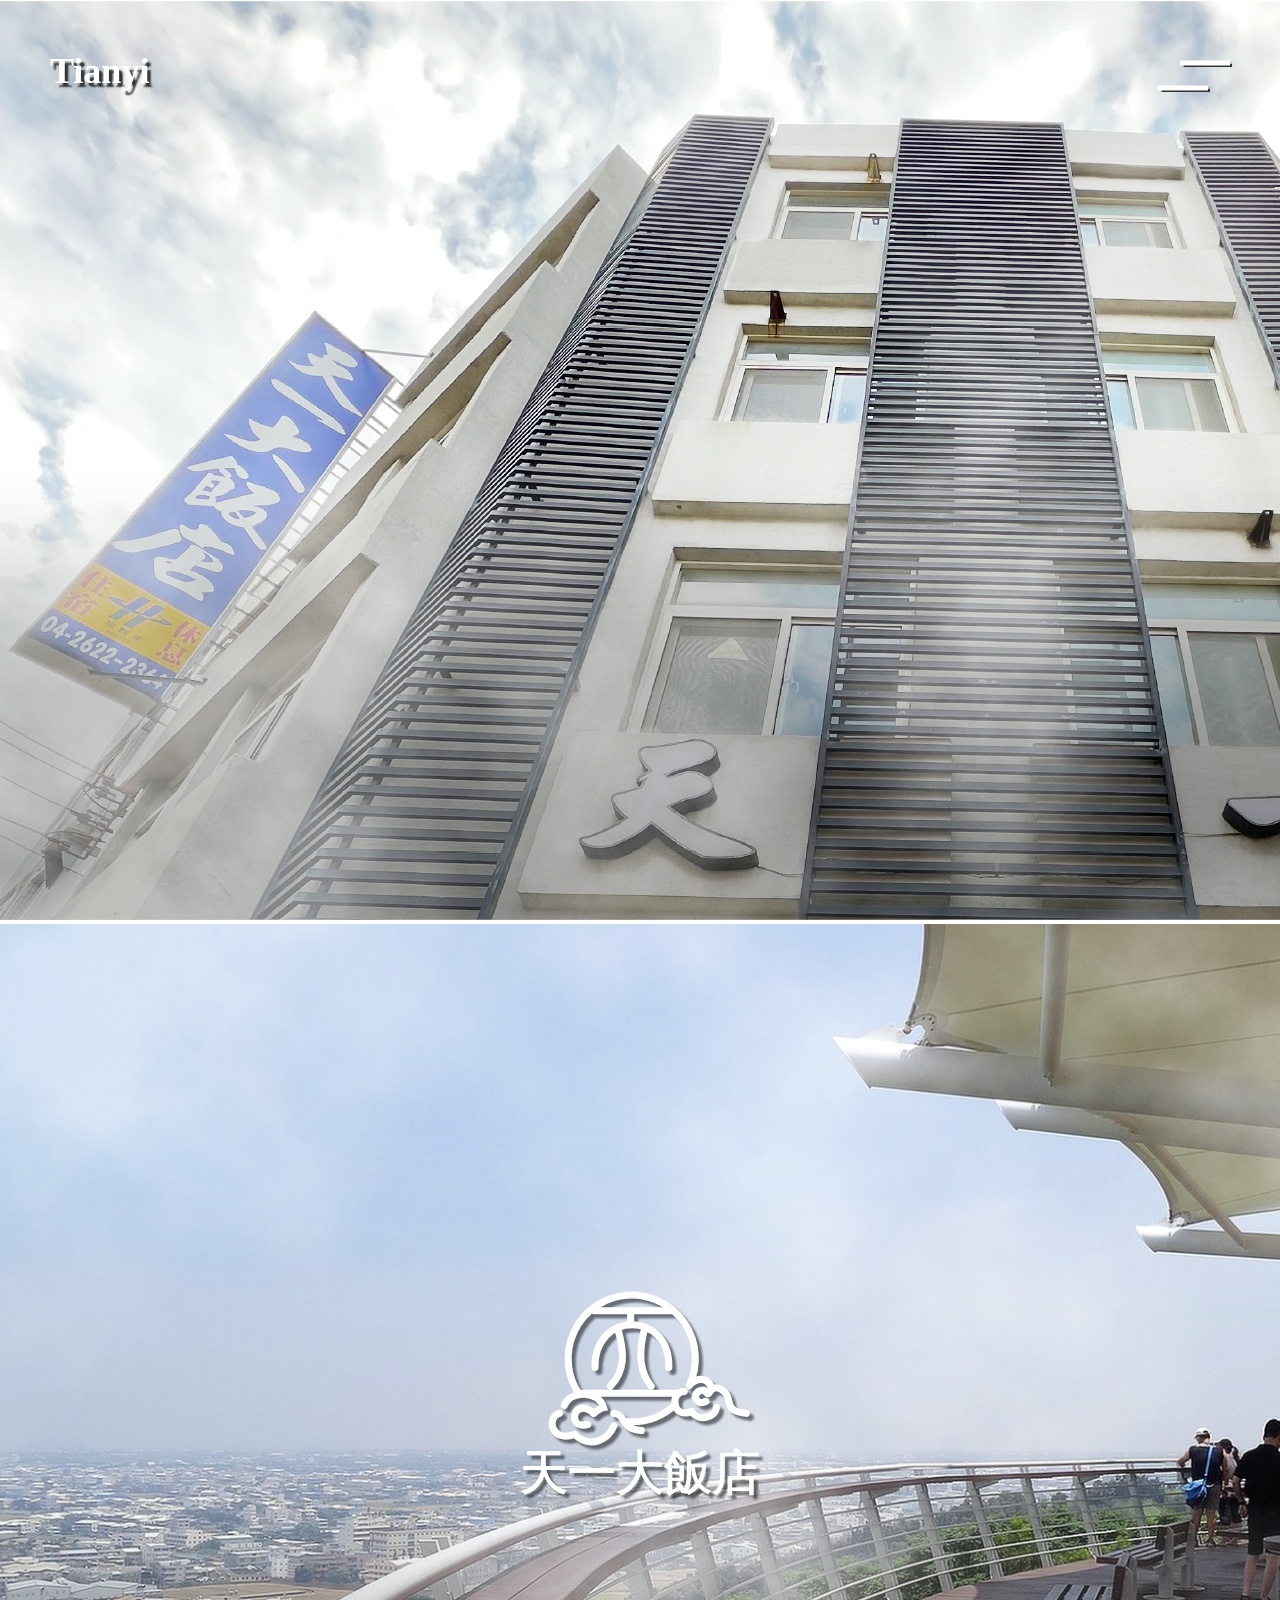
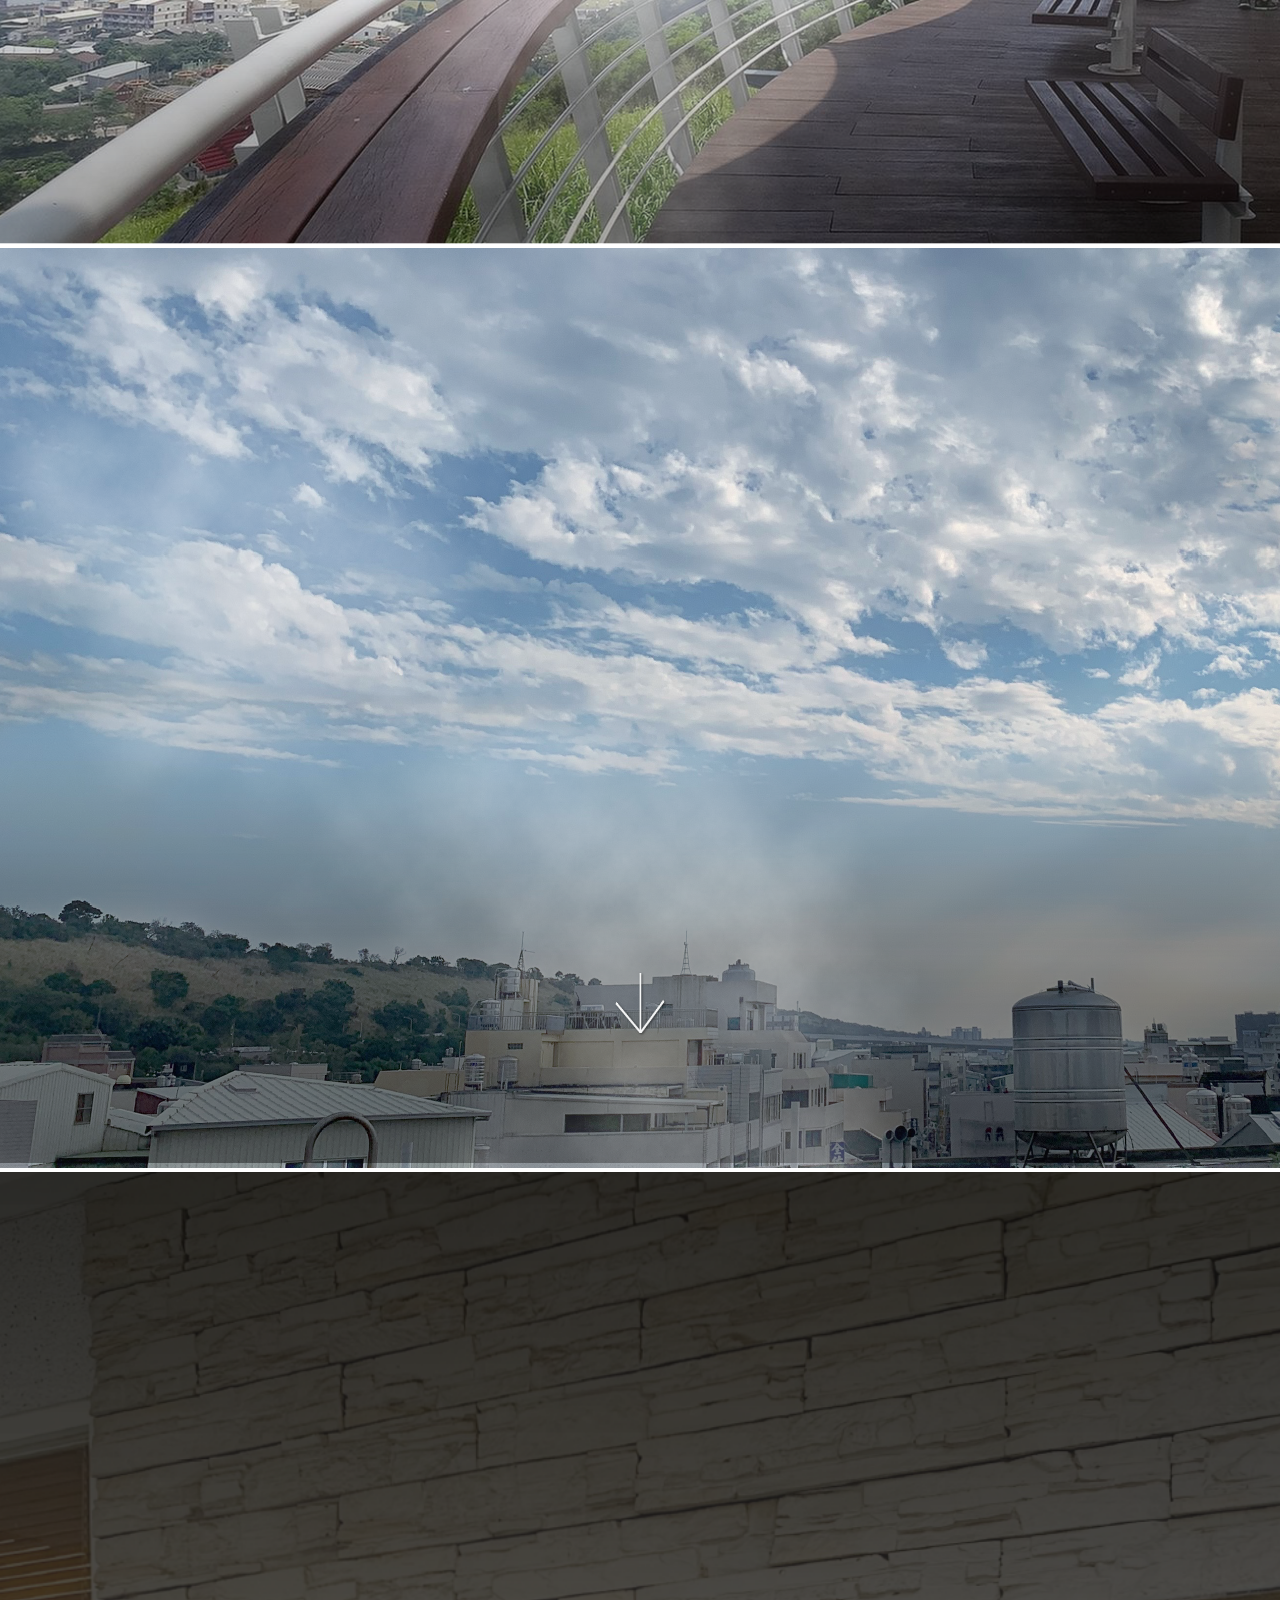
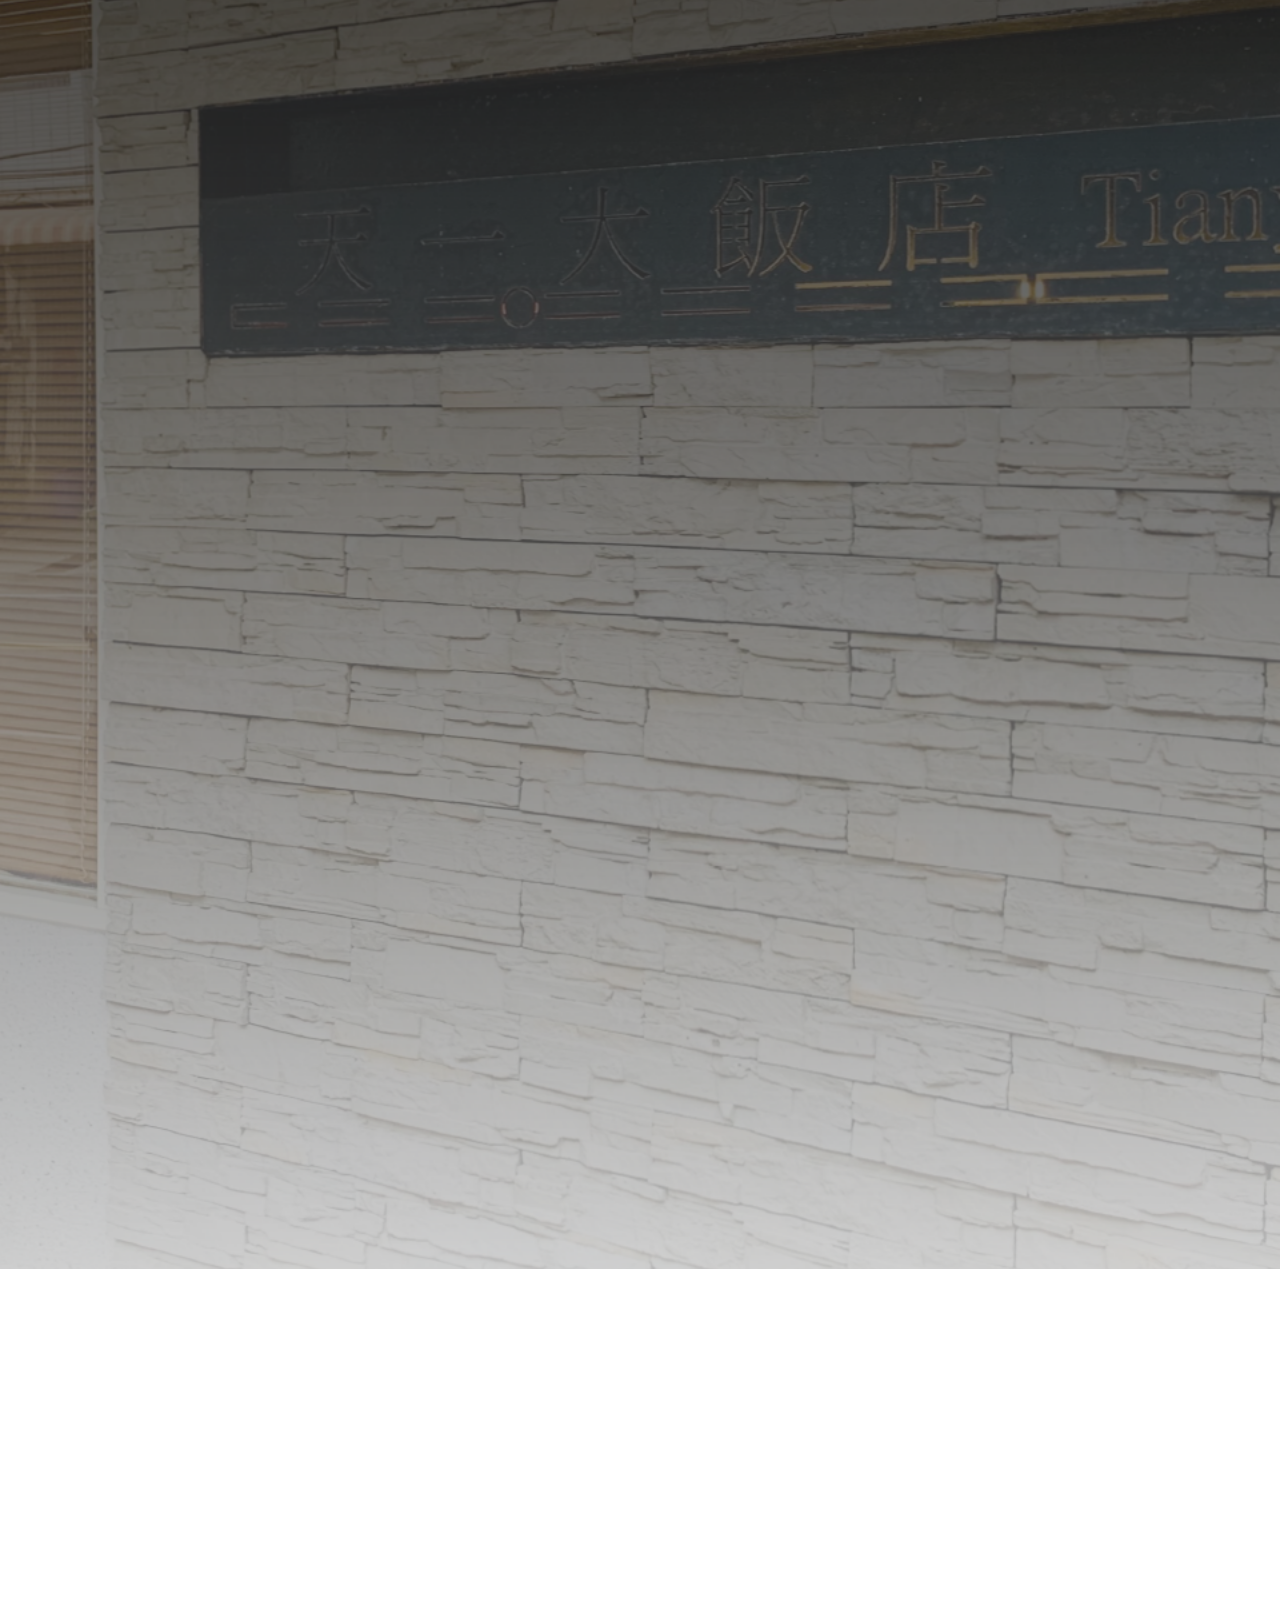
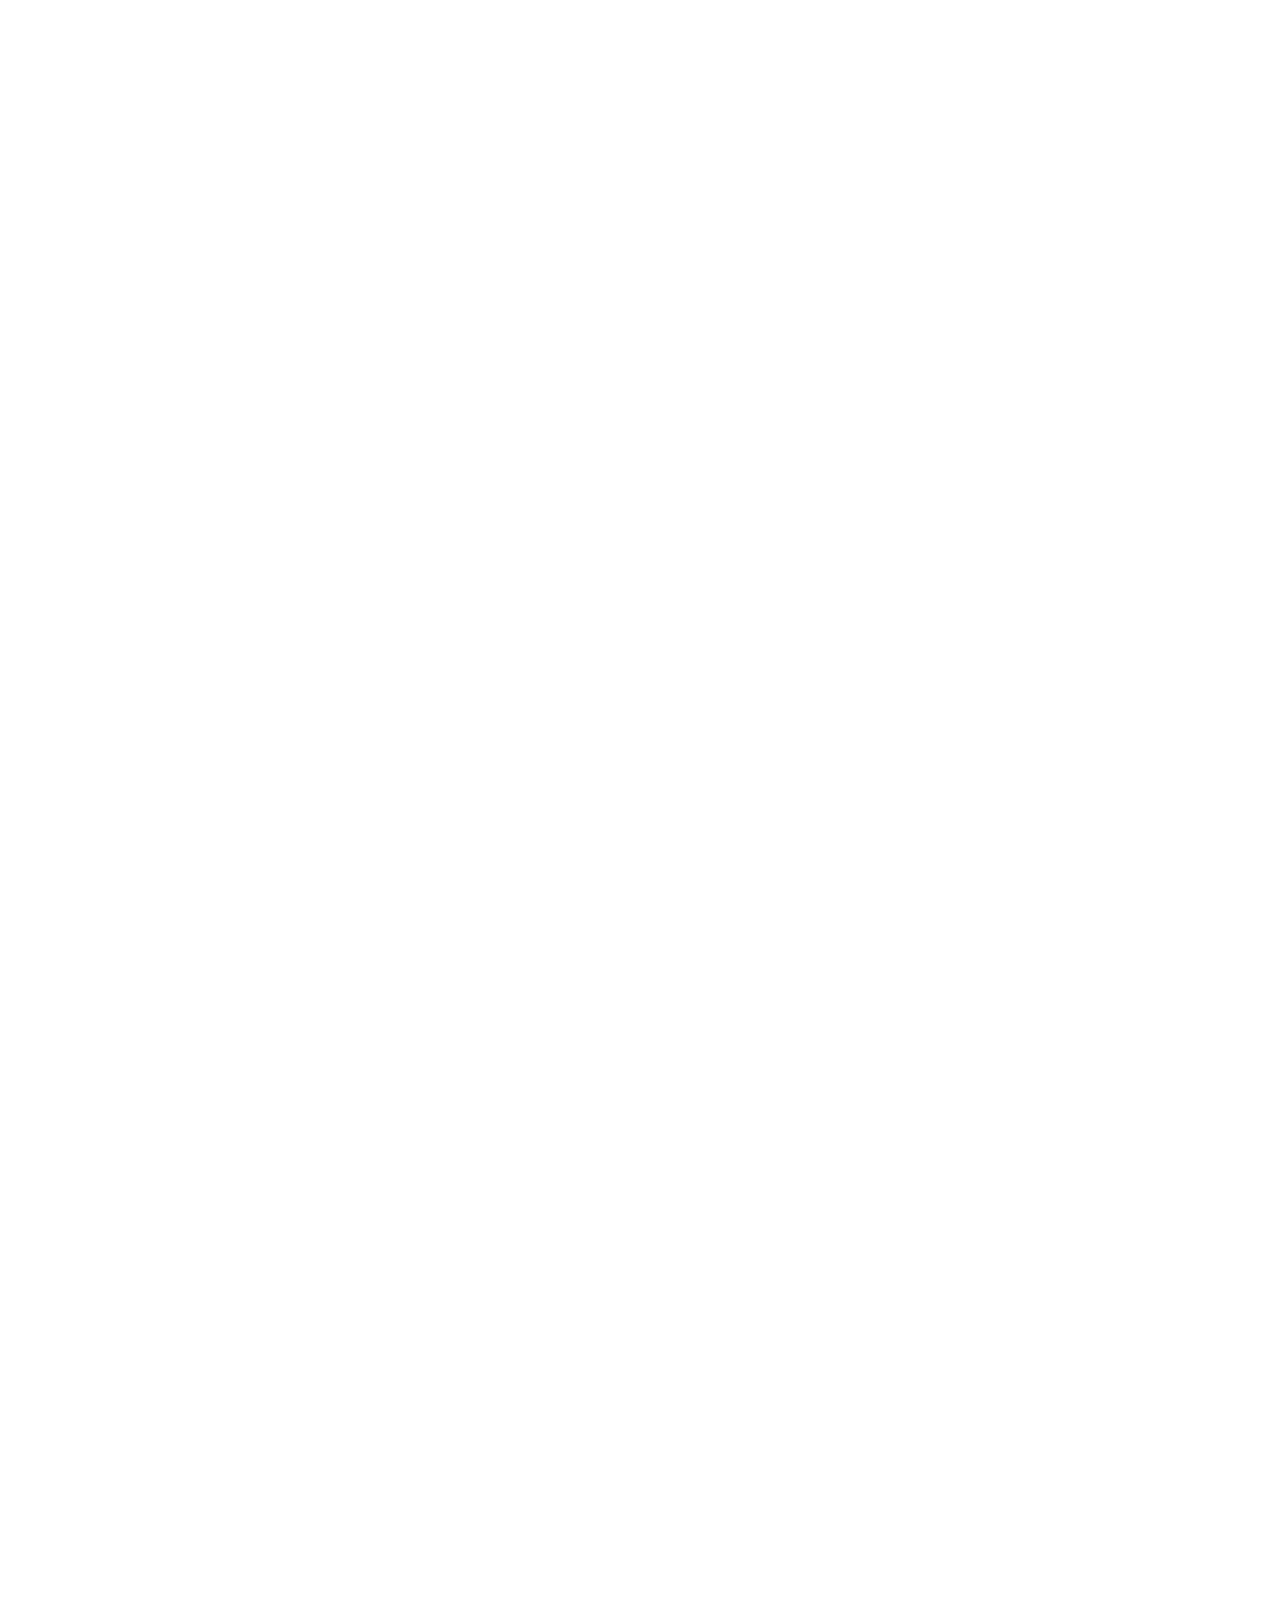
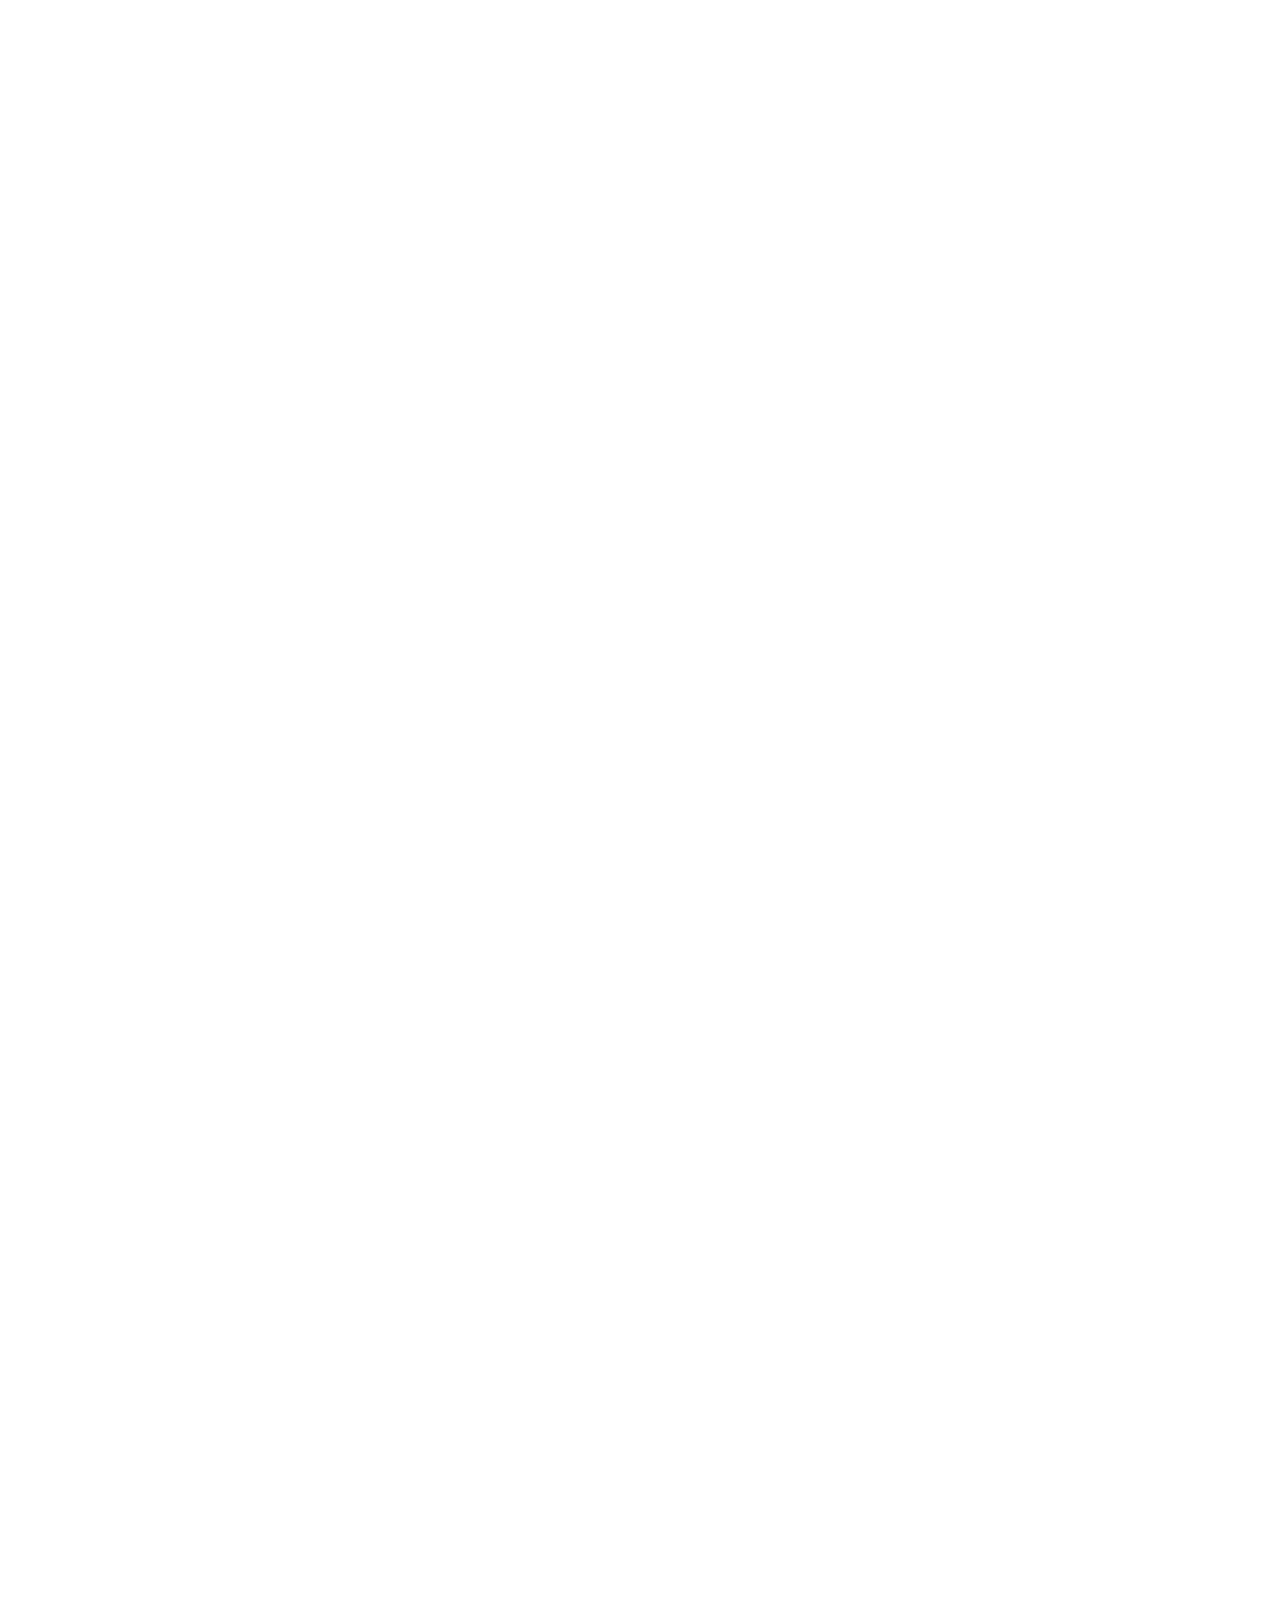
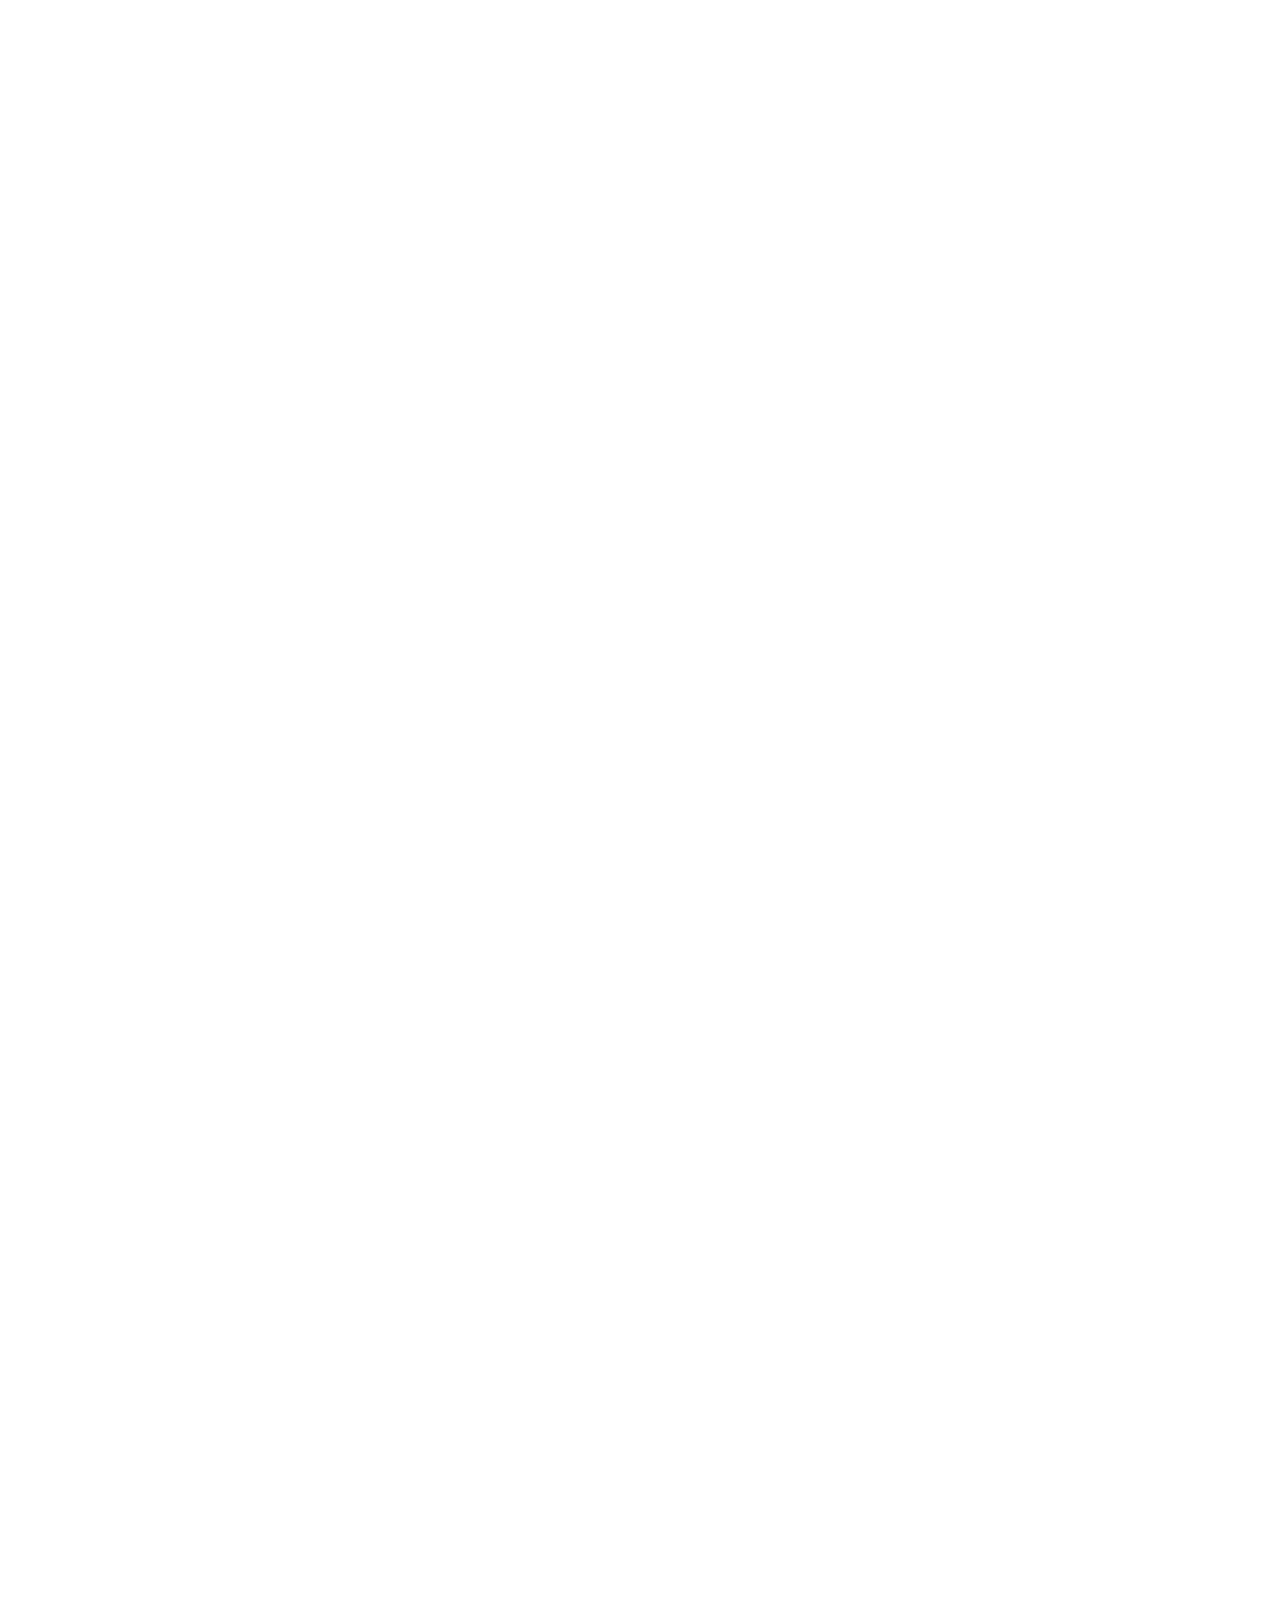
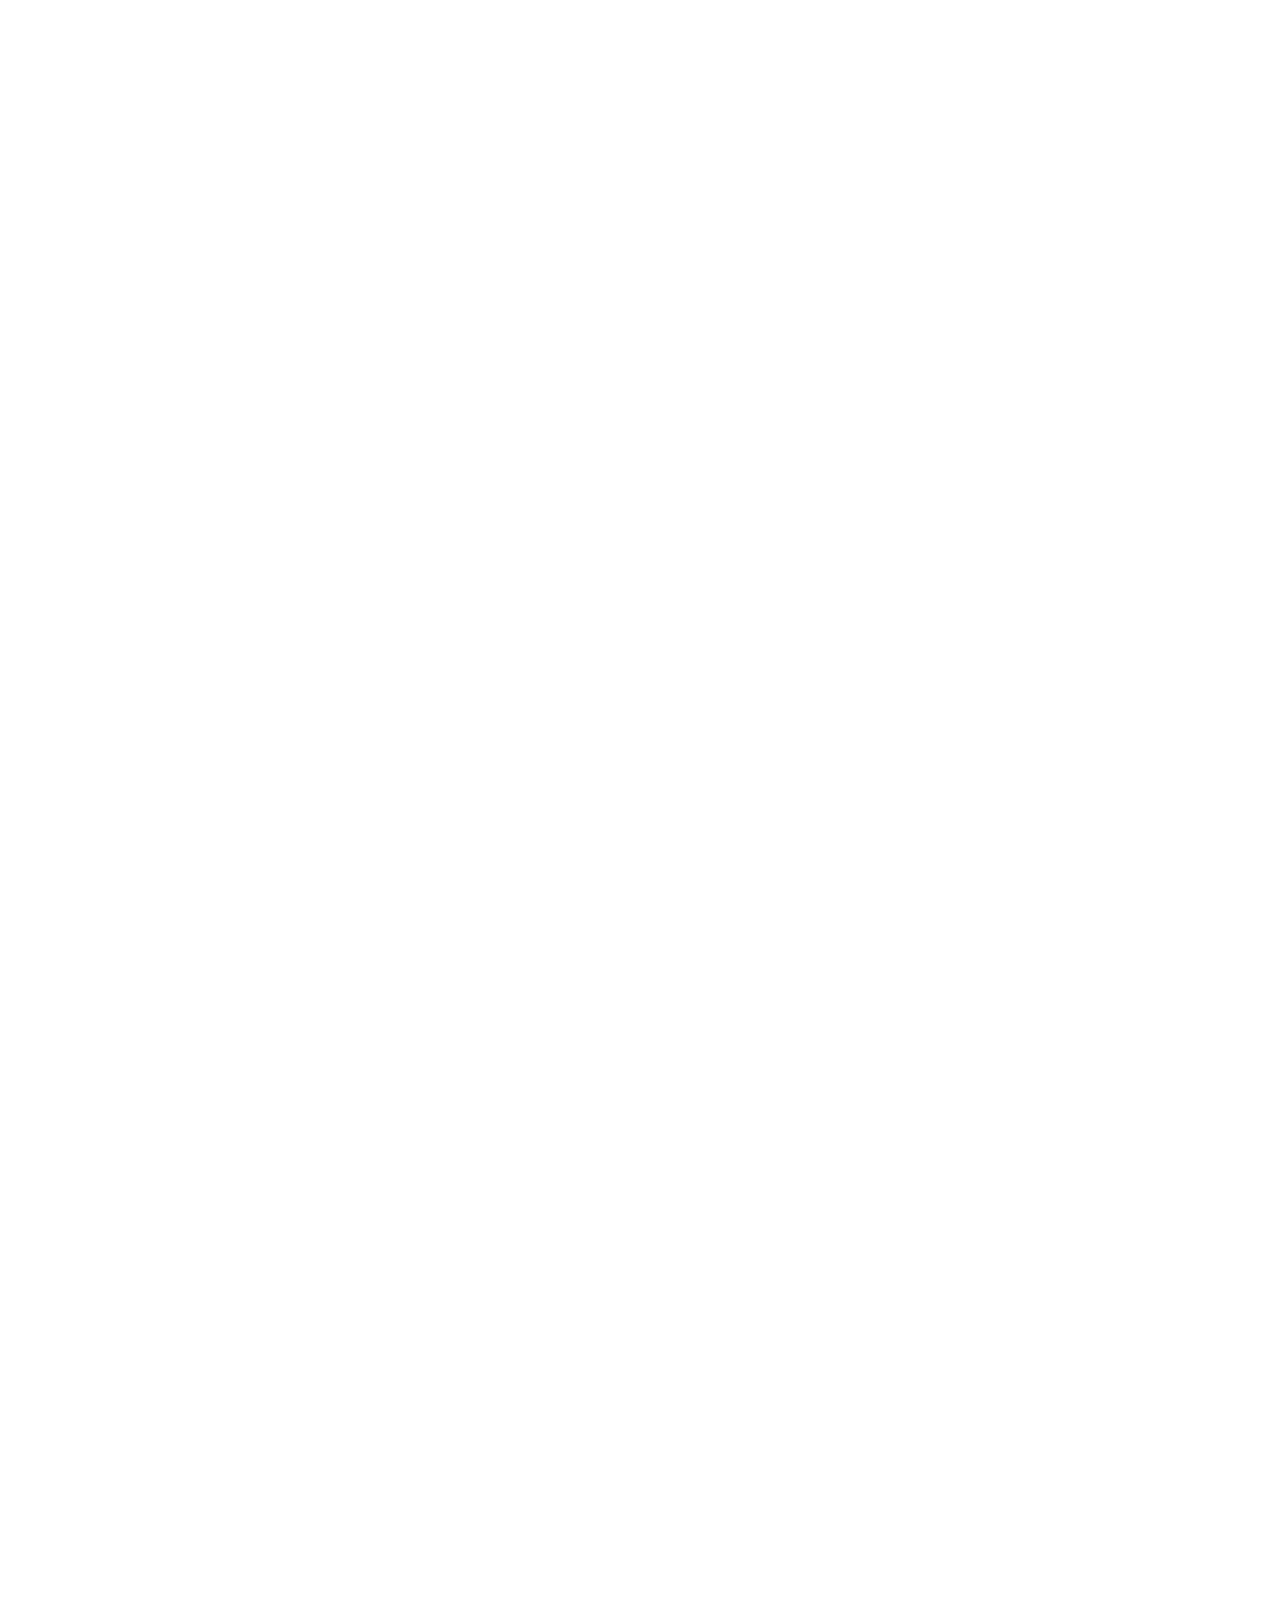
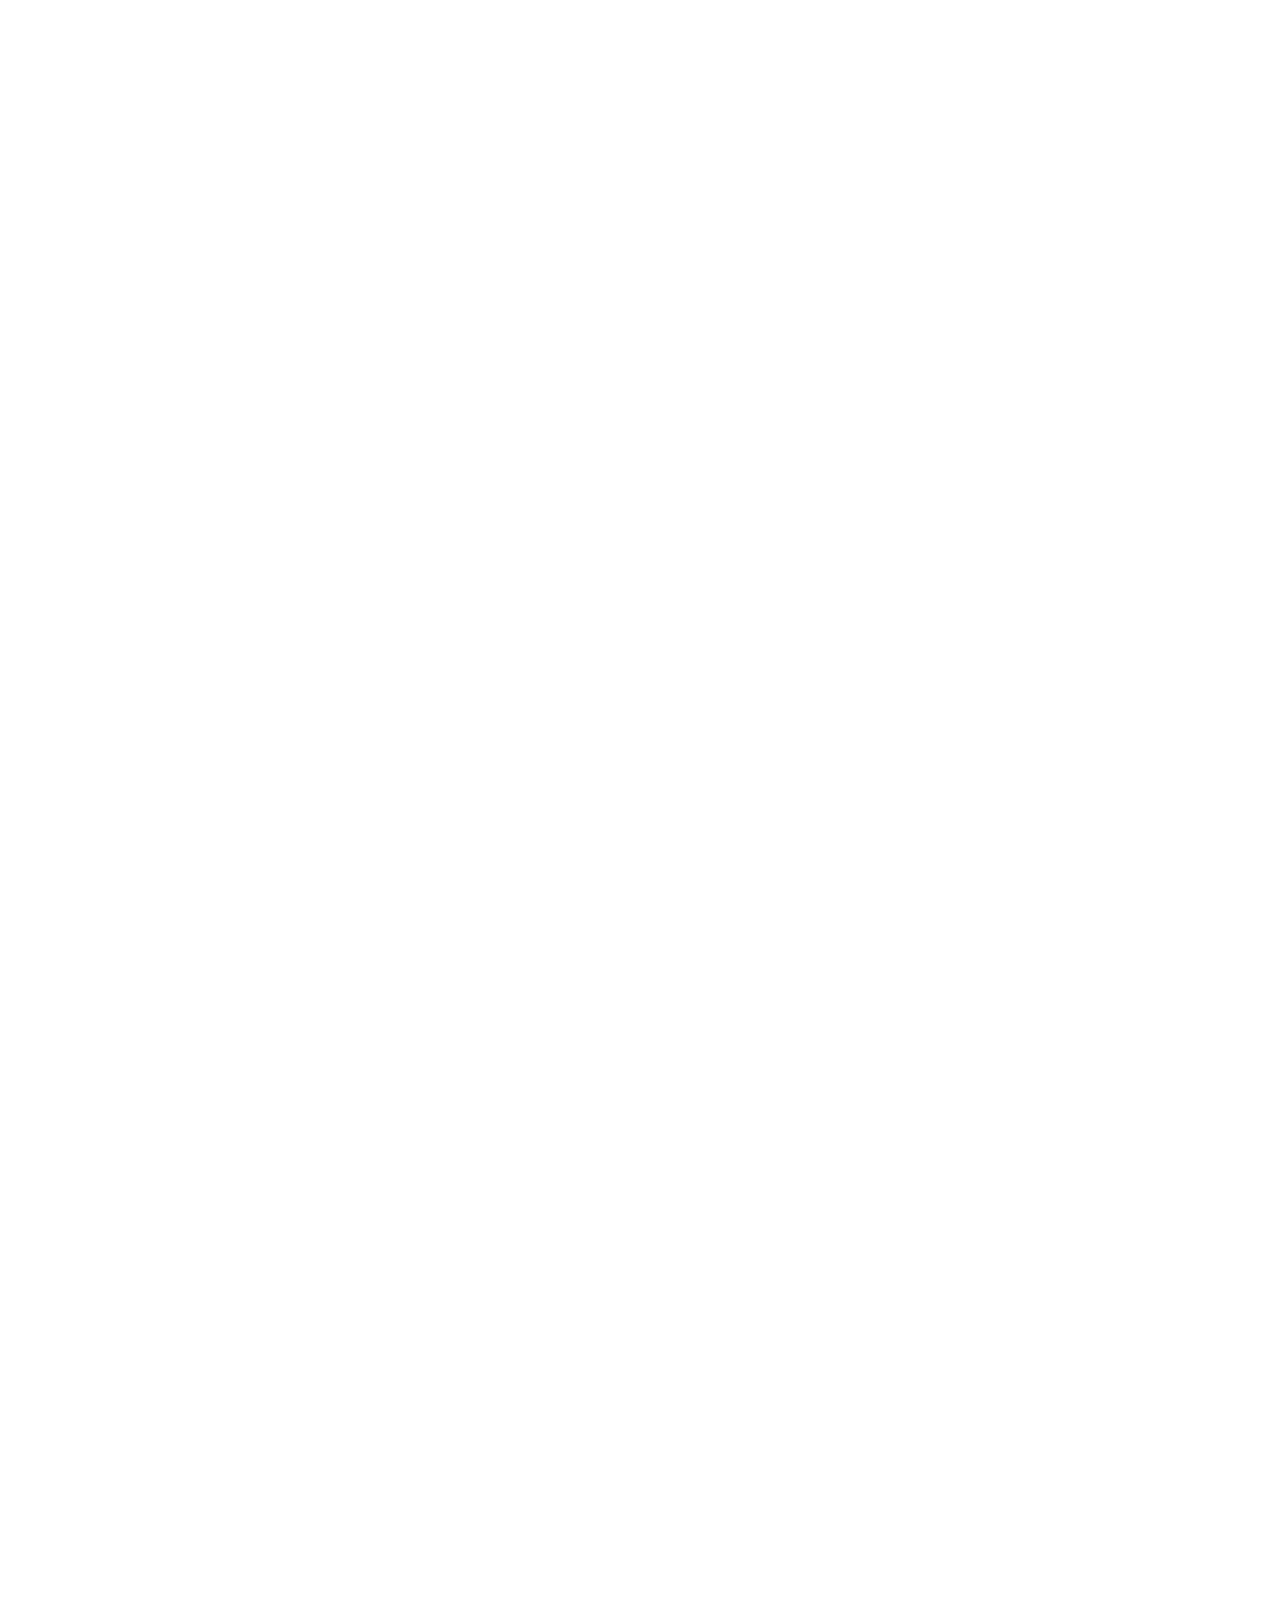
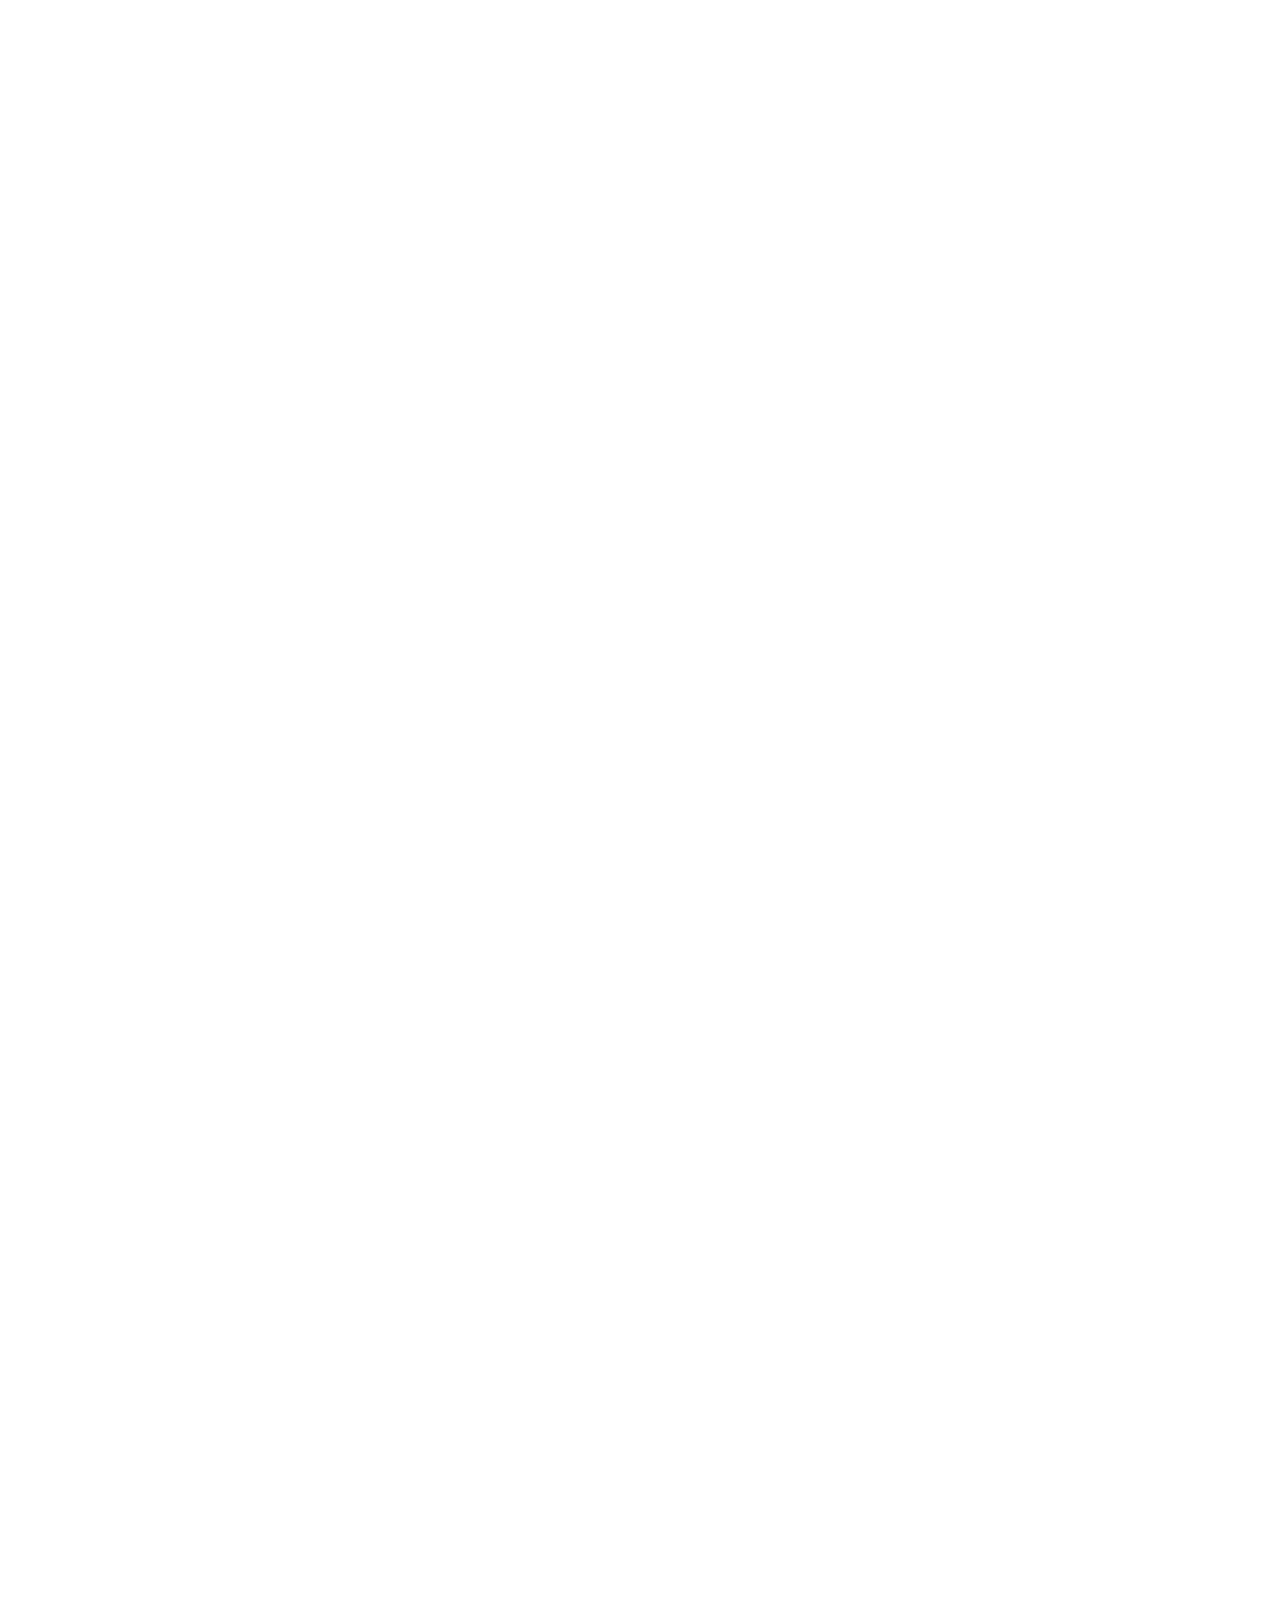
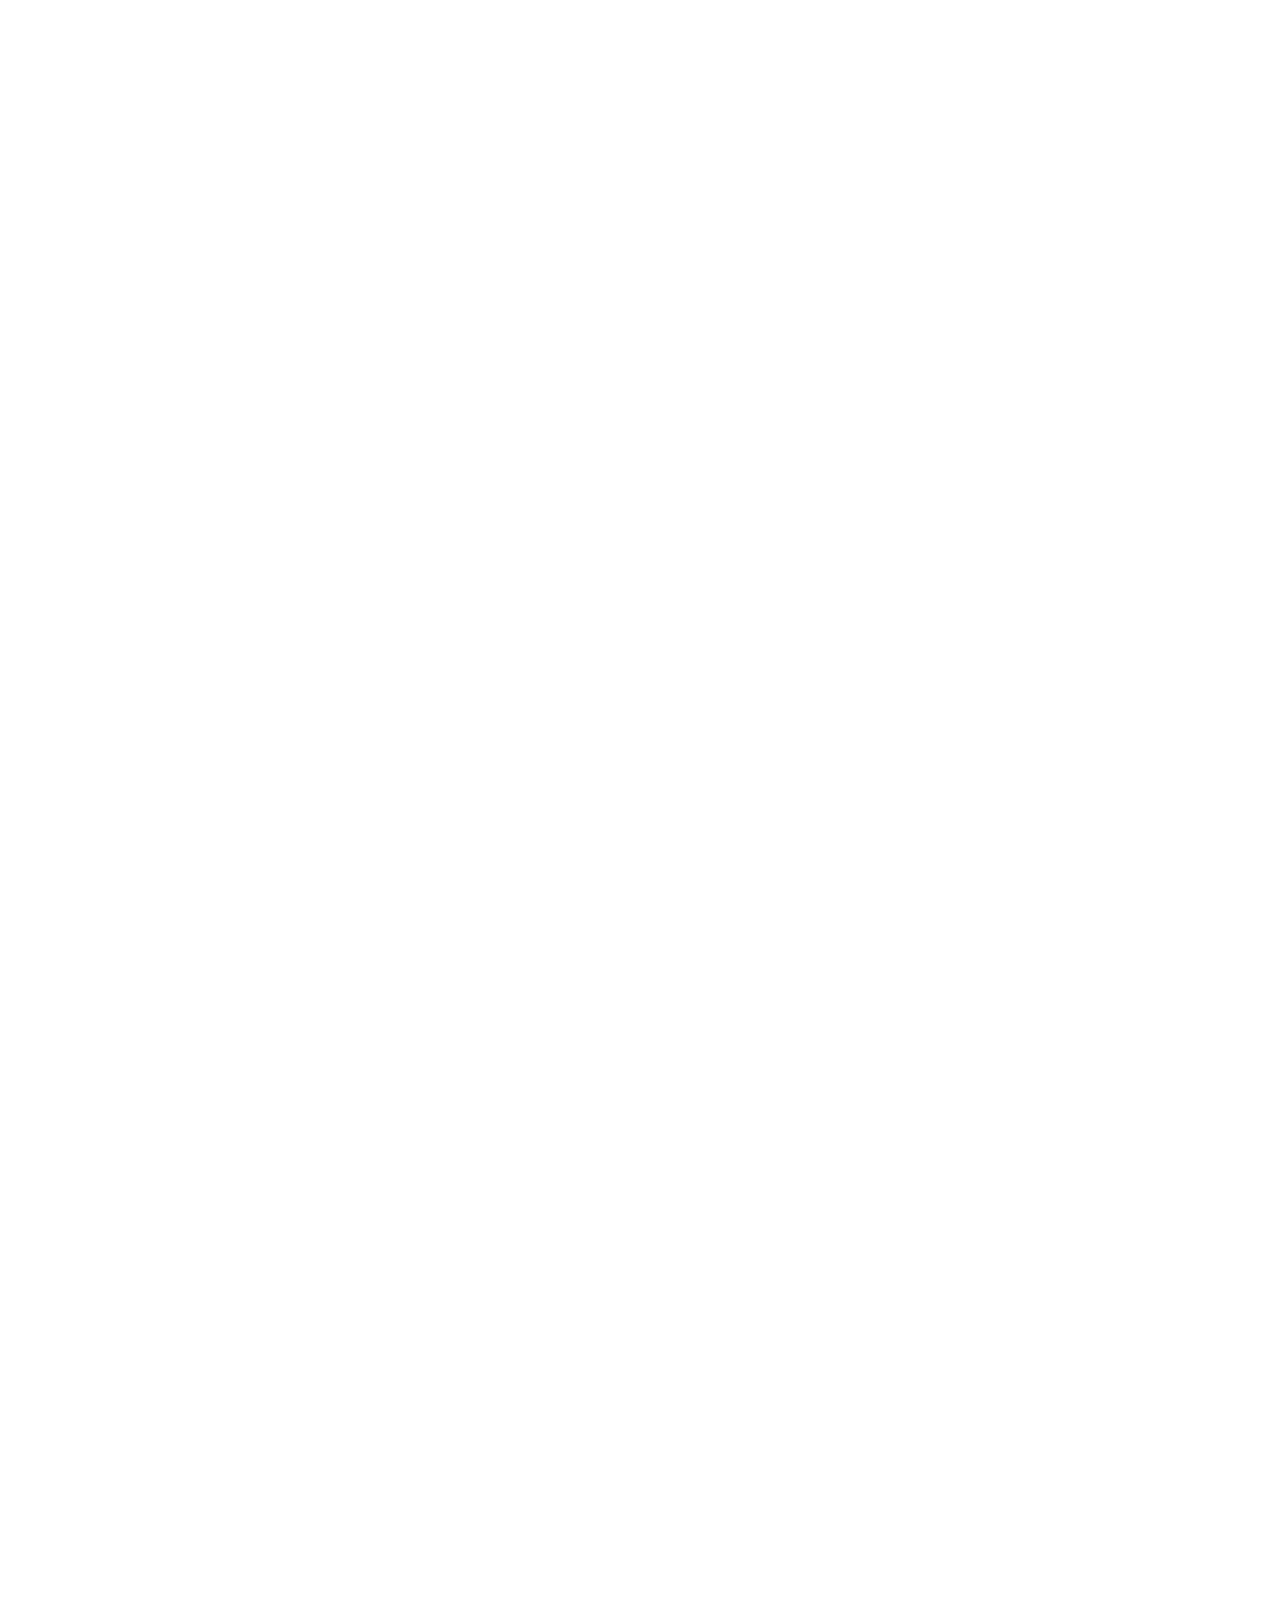
==== commit 5ee6af70: "WTF" ====
--- a/index.html
+++ b/index.html
@@ -90,8 +90,8 @@
                         天一大飯店是合法安全的旅社<br>
                         在清水服務已有多年歷史<br>
                         也積極參予配合許多活動<br>
-                        2011年9月全新裝潢改建完工<br>
-                        為的是給客人最舒適的住宿空間<br>
+                        飯店內沒有過度鋪張的華麗擺設<br>
+                        簡單給予客人舒適的住宿空間<br>
                         天一大飯店位於清水鎮中心<br>
                         鄰近許多觀光景點<br>
                         絕對是您清水之行的第一首選！
@@ -112,7 +112,7 @@
                 <div class="found d-flex flex-row-reverse col-lg-6 col-12 justify-content-center justify-content-lg-start"
                     data-aos="fade-down" data-aos-easing="linear" data-aos-duration="1500">
                     <h1 class="text-light">創立緣起</h1>
-                    <p class="text-light">
+                    <p class="text-light d-flex">
                         從民國60年起<br>
                         在這塊土地上<br>
                         已經存在50多年的天一大飯店<br>
@@ -288,14 +288,14 @@
 
                 <!-- 四人房 -->
                 <div class="quadroom d-flex justify-content-between  flex-wrap flex-wrap-reverse">
-
                     <div class="quadroom-left mt-5 ml-5 m-xl-0" data-aos="zoom-out" data-aos-duration="1000">
                         <h2>四人房</h2>
                         <hr />
 
-                        <p>處處可見古典柔和氣息<br>
-                            感受細膩溫暖的舒適<br>
-                            三個人也能很自在<br>
+                        <p>在寬敞的溫馨套房中<br>
+                        盡情躺在柔軟寬敞的大床上<br>
+                        愜意地享受這次的家庭旅程<br>
+                        與家人一同放鬆
                         </p>
                         <hr />
 
@@ -363,7 +363,7 @@
 
         <!-- 訂房資訊 -->
         <section id="bookinginfo">
-            <div class="container" data-aos="zoom-out-down">
+            <div class="container" data-aos="fade-up" data-aos-duration="1000">
                 <h1>訂房資訊</h1>
                 <div class="tabs">
                     <input type="radio" class="tabs-radio" name="tabs" id="tab-1" checked>
@@ -428,7 +428,7 @@
                             <li>退房時間：隔日上午11:00以前</li>
                             <li>入住時請記得出示您的證件，以便我們登記，在辦理登記的同時，也請您將住宿費一併繳交。</li>
                             <li>為維護住宿品質，請依房型人數進住，如需增加人數，請事先告知。</li>
-                            <li>為了安全與健康，民宿全面禁菸。</li>
+                            <li>為了安全與健康，旅館全面禁菸。</li>
                             <li>為維護住宿品質，晚間10:00以後，請每位遊客保持輕聲細語，相互尊重住宿空間上的安寧。</li>
                             <li>請自行妥善保管個人貴重物品，如有遺失，恕不負責，敬請見諒。</li>
                             <li>延期住宿：請於住宿前一週告知，如遇天災（颱風、地震）經當地政府或旅客所在地政府發布停止上班上課通知，
@@ -442,18 +442,18 @@
                     <div class="tabs-content" style="letter-spacing: 1px;">
                         <p id="money">
                         <h2>訂房 | 匯款說明</h2>
-                        請事先來電確認或至線上訂房系統線上預約。<br>
-                        經電話訂房或線上訂房系統確認OK後，請於訂房後3日內匯訂金（房間的30%）<br>
+                        請事先來電確認預約。<br>
+                        經電話訂房確認OK後，請於訂房後3日內匯訂金。<br>
                         若於保留時間內未收到匯款訂金，將取消訂房，並且不另行通知。<br>
                         匯款後請務必來電告知，電話：04-26222364。<br>
                         我們收到訂金後，將為您保留房間，餘款於住房當日check in時，以現金結清。<br>
-                        訂房時間早上9:00至晚上10:00，請於訂房時間內來電。<br>
+                        訂房時間早上9:00至晚上10:00，請盡量於訂房時間內來電。<br>
                         <br>
                         <h2>匯款資料</h2>
-                        銀行名稱：中華郵政<br>
-                        銀行代碼：700<br>
-                        銀行帳號:0000000000000<br>
-                        帳戶名稱：王大一
+                        銀行名稱：第一銀行-清水分行<br>
+                        銀行代碼：007<br>
+                        銀行帳號 : 425-10-025872<br>
+                        帳戶名稱：天一大旅社
                         </p>
                     </div>
 
@@ -471,8 +471,6 @@
                             預定住宿日前1日取消訂房者，可退回20%訂金<br>
                             預定住宿日2當日取消訂房者，不退回訂金<br>
                             <br>
-                            當旅客按下取消預定按鈕時，系統會自動記錄取消日期，再依民宿退款規定進行退款。<br>
-                            ATM轉帳、信用卡、銀聯卡、Paypal，訂單單次退款手續費為100元新台幣。<br>
                             若遇颱風（中央氣象局發布陸上颱風警報）或其他重大災害，且台中市政府宣布停止上班商課，<br>
                             訂金可選擇保留，延遲住房期限（六個月內），或扣除單次退款手續費後退還。
                         </p>
@@ -500,79 +498,79 @@
                     <div class="card-img-overlay">
                         <h4 class="card-title text-center">紫雲巖</h4>
                         <p class="card-text text-justify p-3">
-                            青山依舊在，幾度夕陽紅。慣看秋月春風。一壺濁酒喜相逢，浪花淘盡英雄。浪花淘盡英雄。是非成敗轉頭空，滾滾長江東逝水，白髮漁樵江渚上，古今多少事，都付笑談中。</p>
+                            清水紫雲巖，是位於臺灣臺中市清水區鰲峰里的觀音寺、巖仔，為清水的信仰中心。</p>
                     </div>
                 </div>
                 <div class="card text-white col-12 col-md-6 col-lg-4 bg-transparent border-0 pb-4" data-aos="fade-up"
                     data-aos-duration="3000">
                     <img src="./IMG/網頁用照片/區塊4/景點-2.png" class="card-img" alt="...">
                     <div class="card-img-overlay">
-                        <h4 class="card-title text-center">Card title</h4>
-                        <p class="card-text text-justify p-3">
-                            青山依舊在，幾度夕陽紅。慣看秋月春風。一壺濁酒喜相逢，浪花淘盡英雄。浪花淘盡英雄。是非成敗轉頭空，滾滾長江東逝水，白髮漁樵江渚上，古今多少事，都付笑談中。</p>
+                        <h4 class="card-title text-center">牛罵頭遺址文化園區</h4>
+                        <p class="card-text text-justify p-3">
+                            牛罵頭遺址是位於台灣臺中市清水區鰲峰山的一個考古遺址，也是台灣中部新石器時代文化牛罵頭文化的命名遺址。臺中市政府文化局已將原址規劃為「牛罵頭遺址文化園區」。</p>
+                    </div>
+                </div>
+                <div class="card text-white col-12 d-none d-lg-block col-md-6 col-lg-4 bg-transparent border-0 pb-4" data-aos="fade-up"
+                    data-aos-duration="3000">
+                    <img src="./IMG/網頁用照片/區塊4/景點-3.png" class="card-img" alt="...">
+                    <div class="card-img-overlay">
+                        <h4 class="card-title text-center">台中美術資料館</h4>
+                        <p class="card-text text-justify p-3">
+                            臺中市港區藝術中心是位於臺中市清水區的公立藝文場所。主要區分為展覽廳、演藝廳、美術家資料館、演講會議廳、戶外劇場休閒區、研習教室區和行政區。</p>
                     </div>
                 </div>
                 <div class="card text-white col-12 col-md-6 col-lg-4 bg-transparent border-0 pb-4" data-aos="fade-up"
                     data-aos-duration="3000">
-                    <img src="./IMG/網頁用照片/區塊4/景點-3.png" class="card-img" alt="...">
-                    <div class="card-img-overlay">
-                        <h4 class="card-title text-center">Card title</h4>
-                        <p class="card-text text-justify p-3">
-                            青山依舊在，幾度夕陽紅。慣看秋月春風。一壺濁酒喜相逢，浪花淘盡英雄。浪花淘盡英雄。是非成敗轉頭空，滾滾長江東逝水，白髮漁樵江渚上，古今多少事，都付笑談中。</p>
-                    </div>
-                </div>
-                <div class="card text-white col-12 col-md-6 col-lg-4 bg-transparent border-0 pb-4" data-aos="fade-up"
-                    data-aos-duration="3000">
                     <img src="./IMG/網頁用照片/區塊4/景點-4.png" class="card-img" alt="...">
                     <div class="card-img-overlay">
-                        <h4 class="card-title text-center">Card title</h4>
-                        <p class="card-text text-justify p-3">
-                            青山依舊在，幾度夕陽紅。慣看秋月春風。一壺濁酒喜相逢，浪花淘盡英雄。浪花淘盡英雄。是非成敗轉頭空，滾滾長江東逝水，白髮漁樵江渚上，古今多少事，都付笑談中。</p>
-                    </div>
-                </div>
-                <div class="card text-white col-12 d-none d-lg-block col-md-6 col-lg-4 bg-transparent border-0 pb-4"
+                        <h4 class="card-title text-center">台中港區藝術中心</h4>
+                        <p class="card-text text-justify p-3">
+                            臺中市港區藝術中心是位於臺中市清水區的公立藝文場所。主要區分為展覽廳、演藝廳、美術家資料館、演講會議廳、戶外劇場休閒區、研習教室區和行政區。</p>
+                    </div>
+                </div>
+                <div class="card text-white col-12 col-md-6 col-lg-4 bg-transparent border-0 pb-4"
                     data-aos="fade-up" data-aos-duration="3000">
                     <img src="./IMG/網頁用照片/區塊4/景點-5.png" class="card-img" alt="...">
                     <div class="card-img-overlay">
-                        <h4 class="card-title text-center">Card title</h4>
-                        <p class="card-text text-justify p-3">
-                            青山依舊在，幾度夕陽紅。慣看秋月春風。一壺濁酒喜相逢，浪花淘盡英雄。浪花淘盡英雄。是非成敗轉頭空，滾滾長江東逝水，白髮漁樵江渚上，古今多少事，都付笑談中。</p>
+                        <h4 class="card-title text-center">梧棲漁港</h4>
+                        <p class="card-text text-justify p-3">
+                            梧棲漁港是位於臺灣臺中市清水區，在民國七十八年，人潮漸漸增多，原為小型漁村，因政府徵收了附近的海埔地，兼顧漁業的發展與契合社會的需求。</p>
                     </div>
                 </div>
                 <div class="card text-white col-12 col-md-6 col-lg-4 bg-transparent border-0 pb-4" data-aos="fade-up"
                     data-aos-duration="3000">
                     <img src="./IMG/網頁用照片/區塊4/景點-6.png" class="card-img" alt="...">
                     <div class="card-img-overlay">
-                        <h4 class="card-title text-center">Card title</h4>
-                        <p class="card-text text-justify p-3">
-                            青山依舊在，幾度夕陽紅。慣看秋月春風。一壺濁酒喜相逢，浪花淘盡英雄。浪花淘盡英雄。是非成敗轉頭空，滾滾長江東逝水，白髮漁樵江渚上，古今多少事，都付笑談中。</p>
+                        <h4 class="card-title text-center">高美野生動物保護區</h4>
+                        <p class="card-text text-justify p-3">
+                            高美野生動物保護區是臺灣西海岸一處生態保護區，位於臺中市清水區西側，包括大甲溪出海口，綜合淡水注水與潮汐交替所構成的海岸溼地。</p>
                     </div>
                 </div>
                 <div class="card text-white col-12 col-md-6 col-lg-4 bg-transparent border-0 pb-4" data-aos="fade-up"
                     data-aos-duration="3000">
                     <img src="./IMG/網頁用照片/區塊4/景點-7.png" class="card-img" alt="...">
                     <div class="card-img-overlay">
-                        <h4 class="card-title text-center">Card title</h4>
-                        <p class="card-text text-justify p-3">
-                            青山依舊在，幾度夕陽紅。慣看秋月春風。一壺濁酒喜相逢，浪花淘盡英雄。浪花淘盡英雄。是非成敗轉頭空，滾滾長江東逝水，白髮漁樵江渚上，古今多少事，都付笑談中。</p>
+                        <h4 class="card-title text-center">阿婆粉圓冰</h4>
+                        <p class="card-text text-justify p-3">
+                            樹下阿婆粉圓，是清水在地排隊小吃之一。只要來到清水紫雲巖前，就會發現有一攤的人潮絡繹不絕，那正昰阿婆粉圓冰。</p>
                     </div>
                 </div>
                 <div class="card text-white col-12 col-md-6 col-lg-4 bg-transparent border-0 pb-4" data-aos="fade-up"
                     data-aos-duration="3000">
                     <img src="./IMG/網頁用照片/區塊4/景點-8.png" class="card-img" alt="...">
                     <div class="card-img-overlay">
-                        <h4 class="card-title text-center">Card title</h4>
-                        <p class="card-text text-justify p-3">
-                            青山依舊在，幾度夕陽紅。慣看秋月春風。一壺濁酒喜相逢，浪花淘盡英雄。浪花淘盡英雄。是非成敗轉頭空，滾滾長江東逝水，白髮漁樵江渚上，古今多少事，都付笑談中。</p>
+                        <h4 class="card-title text-center">阿文肉圓</h4>
+                        <p class="card-text text-justify p-3">
+                            承四代的阿文肉圓，可以說是清水的肉圓始祖. 就在清水紫雲巖文化大樓北側，綠色扛棒白色字樣很明顯好找。</p>
                     </div>
                 </div>
                 <div class="card text-white col-12 col-md-6 col-lg-4 bg-transparent border-0 pb-4" data-aos="fade-up"
                     data-aos-duration="3000">
                     <img src="./IMG/網頁用照片/區塊4/景點-9.png" class="card-img" alt="...">
                     <div class="card-img-overlay">
-                        <h4 class="card-title text-center">Card title</h4>
-                        <p class="card-text text-justify p-3">
-                            青山依舊在，幾度夕陽紅。慣看秋月春風。一壺濁酒喜相逢，浪花淘盡英雄。浪花淘盡英雄。是非成敗轉頭空，滾滾長江東逝水，白髮漁樵江渚上，古今多少事，都付笑談中。</p>
+                        <h4 class="card-title text-center">阿財米糕店</h4>
+                        <p class="card-text text-justify p-3">
+                            台中清水這地方以「米糕」著稱，當地的米糕店好多家，這時候不管是觀光客還是在地人，都會提到這兩家：王塔、阿財。但在地人最推的則是榮記米糕。</p>
                     </div>
                 </div>
             </div>
@@ -591,10 +589,10 @@
                     <div class="traffic-info">
                         <div class="bus">
                             <h2>公車路線</h2>
-                            <p>93、304、305號路線：<br>
+                            <p> 93、304、305號路線：<br>
                                 清水車站（中山路）-中山董公街口-步行180公尺<br>
-                                303號路線：<br>
-                                清水車站（中山路）-分局前-步行500公尺</p>
+                                <!-- 303號路線：<br>
+                                清水車站（中山路）-分局前-步行500公尺</p> -->
                         </div>
                         <div class="parking">
                             <h2>停車資訊</h2>
@@ -647,19 +645,19 @@
                 </div>
                 <!-- QR碼2 -->
 
-                <div class="qrcode ml-3">
+                <!-- <div class="qrcode ml-3">
                     <a href="https://line.me/ti/p/%40ita3332j">
                         <div class="d-flex justify-content-center align-items-center rounded">
                             <img src="./IMG/網頁用照片/Icon/QR.png" alt="天一大飯店line用QR">
                         </div>
                         <p class="text-light  text-center mt-2">LINE:@ita3332j</p>
                     </a>
-                </div>
+                </div> -->
             </div>
         </div>
         <div class="copyright">
             <p class="container d-flex justify-content-center p-3 text-light">
-                © TIANTI 2021 All RightsReserved 僅供上益資訊教育使用
+                © Sunyehfy 2021 All RightsReserved 供教育使用
             </p>
         </div>
 
--- a/css/tianyihotel.css
+++ b/css/tianyihotel.css
@@ -504,12 +504,23 @@
   position: relative;
 }
 
+#roomsinfo .carousel .carousel-indicators li {
+  width: 10px;
+  height: 10px;
+  border-radius: 50%;
+}
+
+#roomsinfo .carousel span {
+  display: none;
+}
+
 #roomsinfo .carousel:hover {
   -webkit-transform: scale(1.2);
           transform: scale(1.2);
   -webkit-filter: brightness(90%);
           filter: brightness(90%);
-  color: #8f5407;
+  color: white;
+  text-shadow: 0 0 0.1em #976c0f, 0 0 0.1em #976c0f;
 }
 
 #roomsinfo .carousel h4 {
@@ -523,7 +534,6 @@
           writing-mode: vertical-rl;
   top: -30%;
   right: 0;
-  text-shadow: white 0.1em 0.1em 0.5em;
 }
 
 @media screen and (max-width: 1200px) {
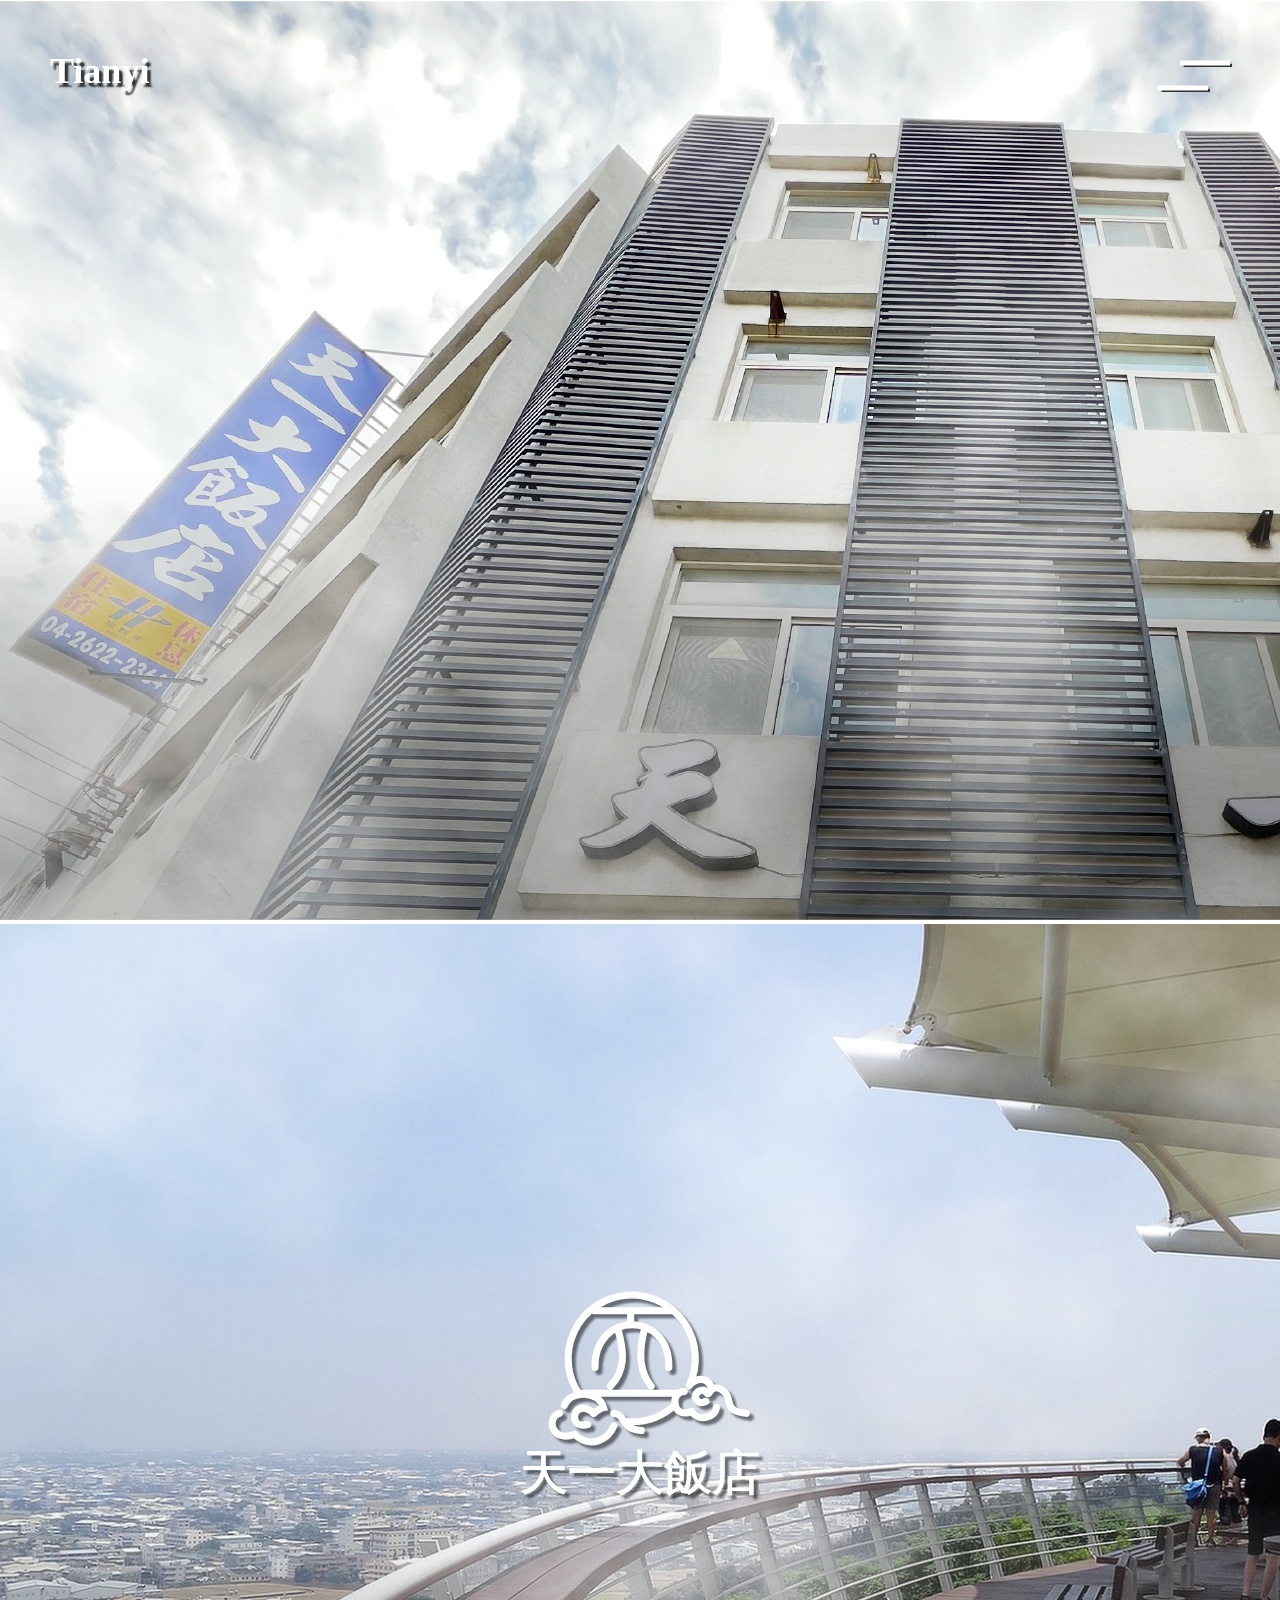
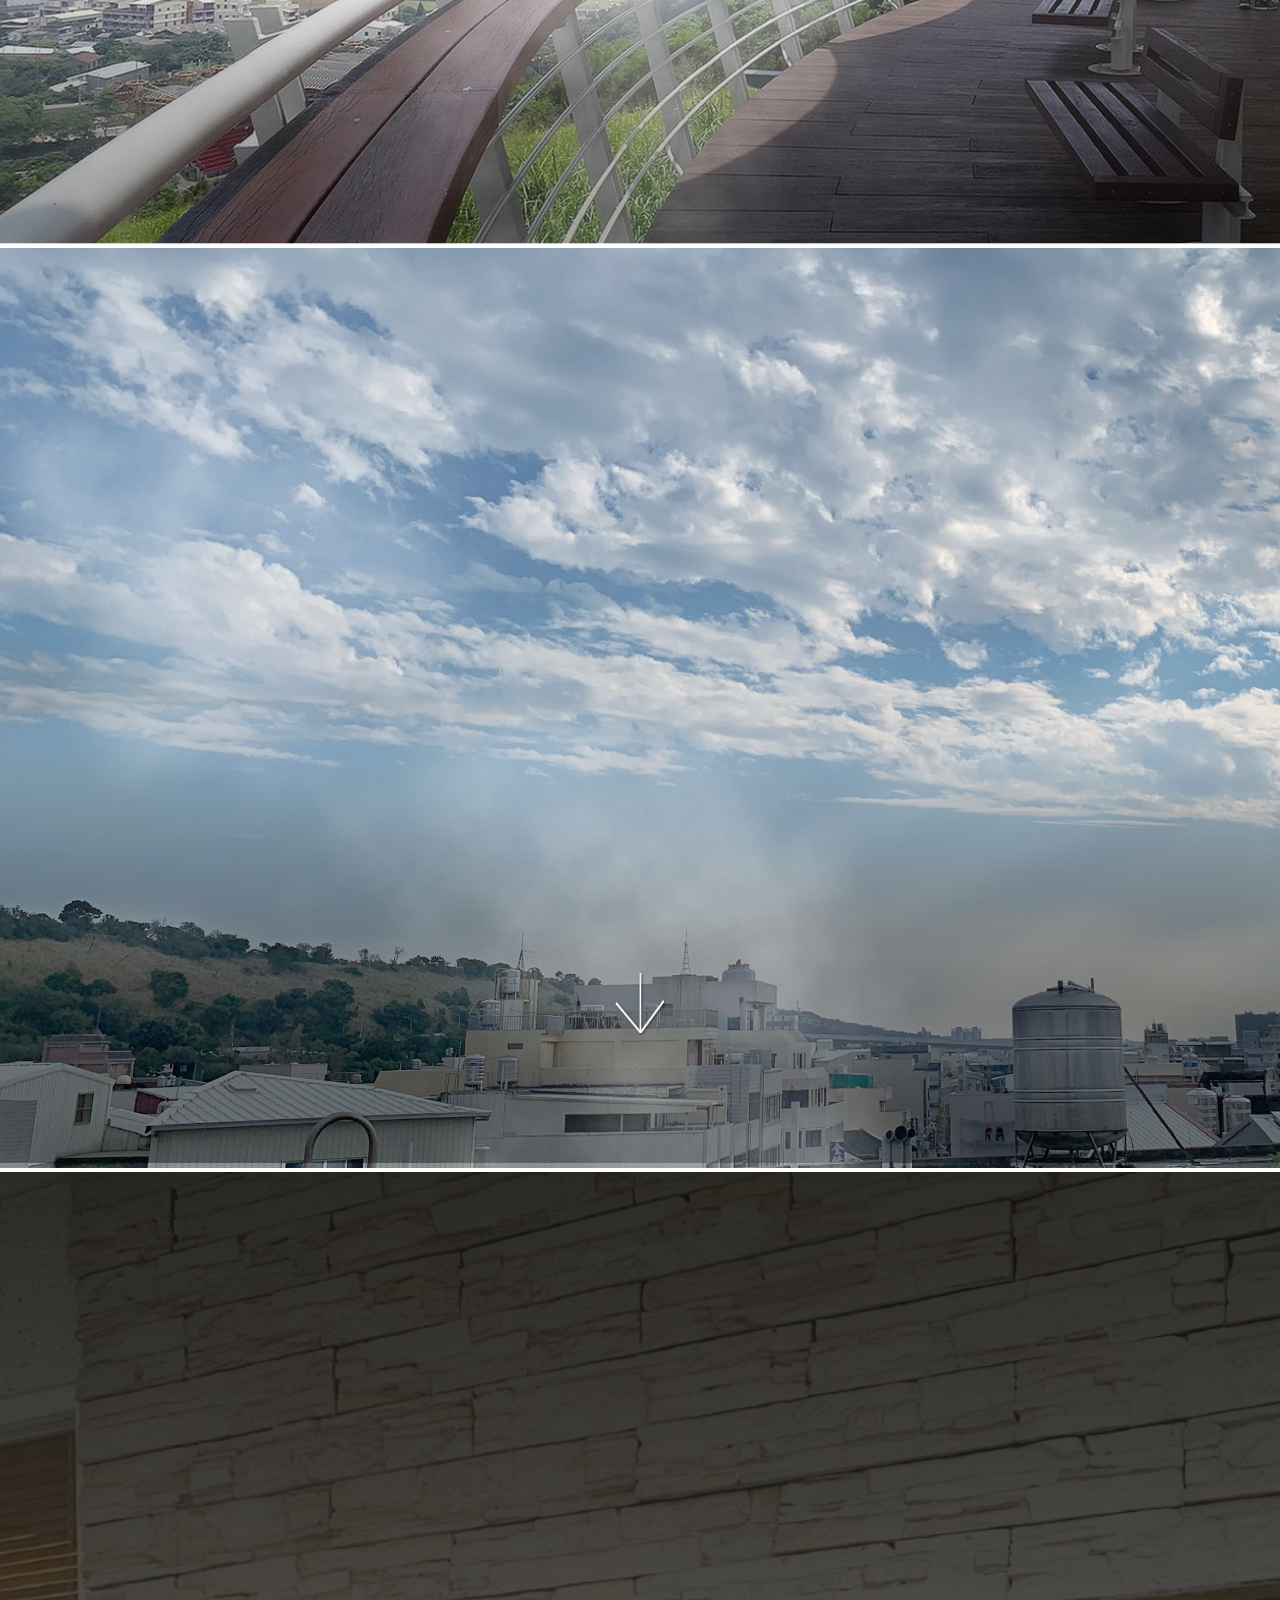
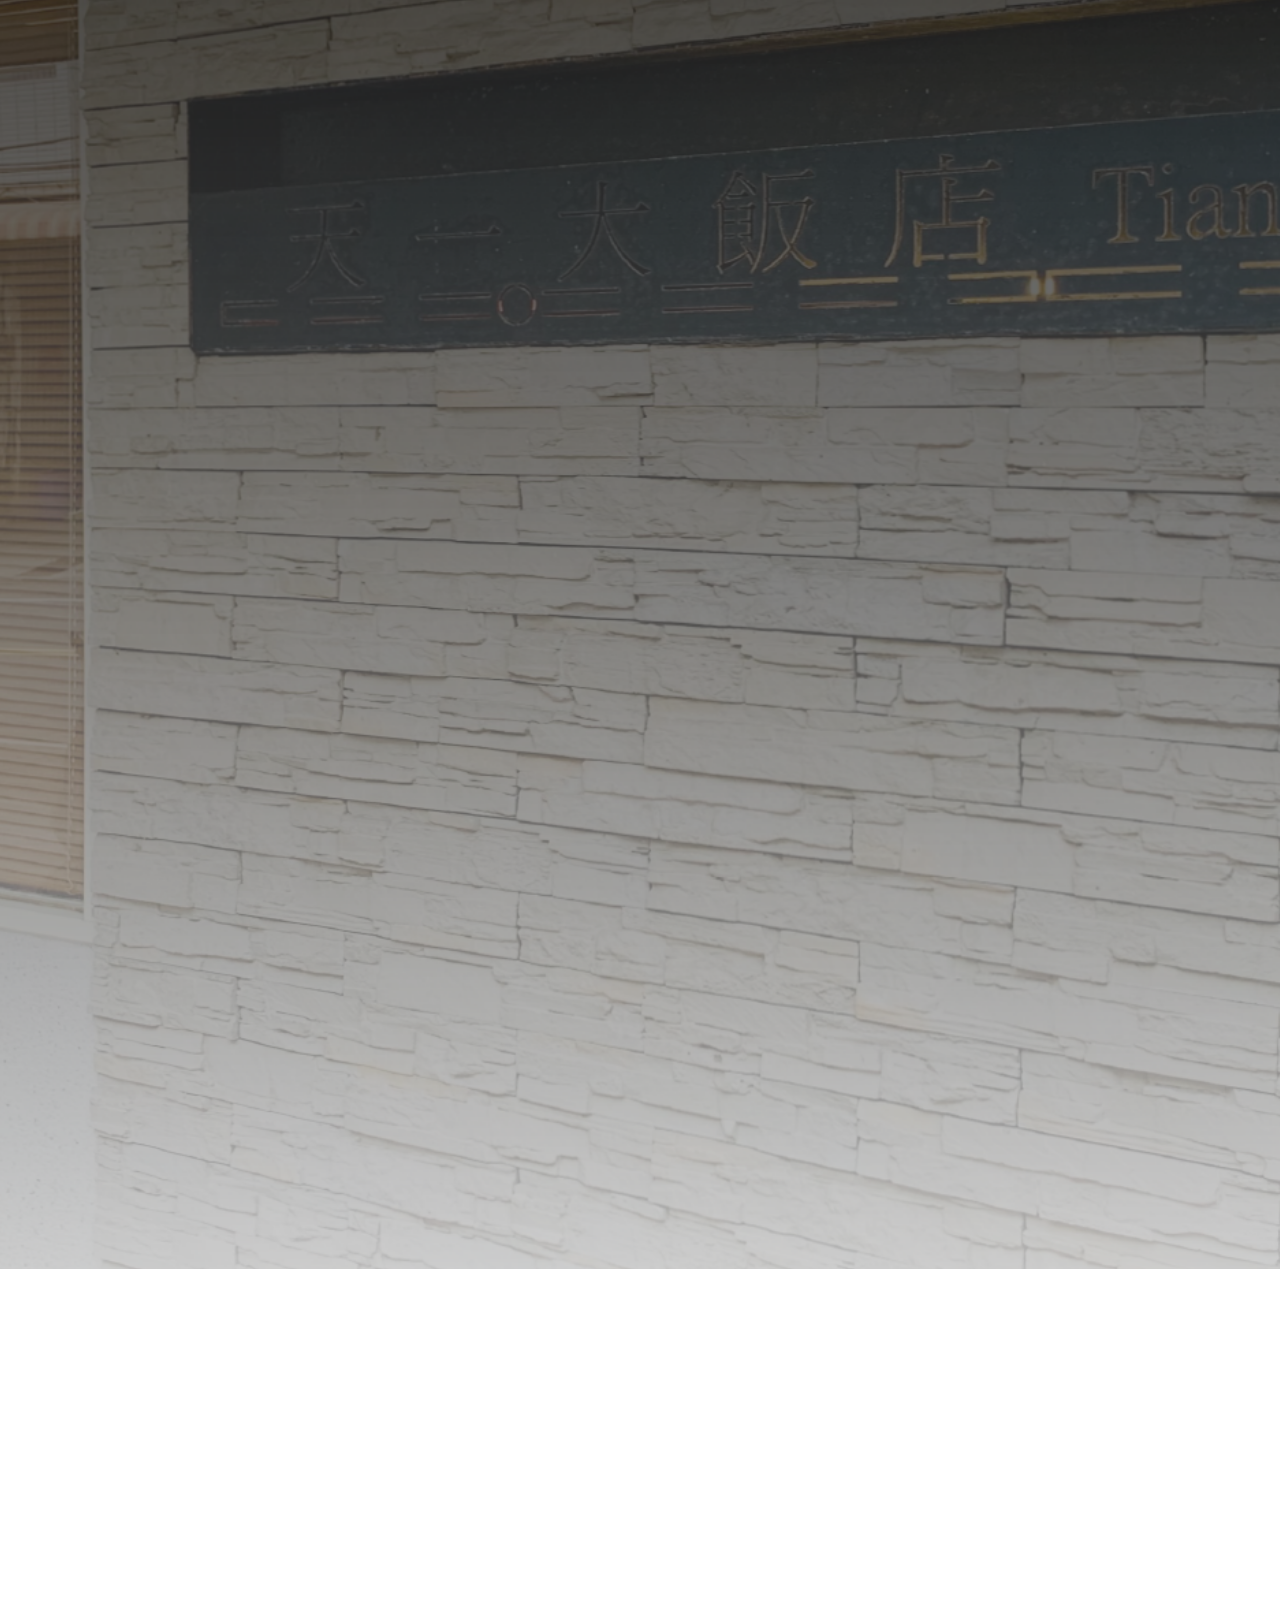
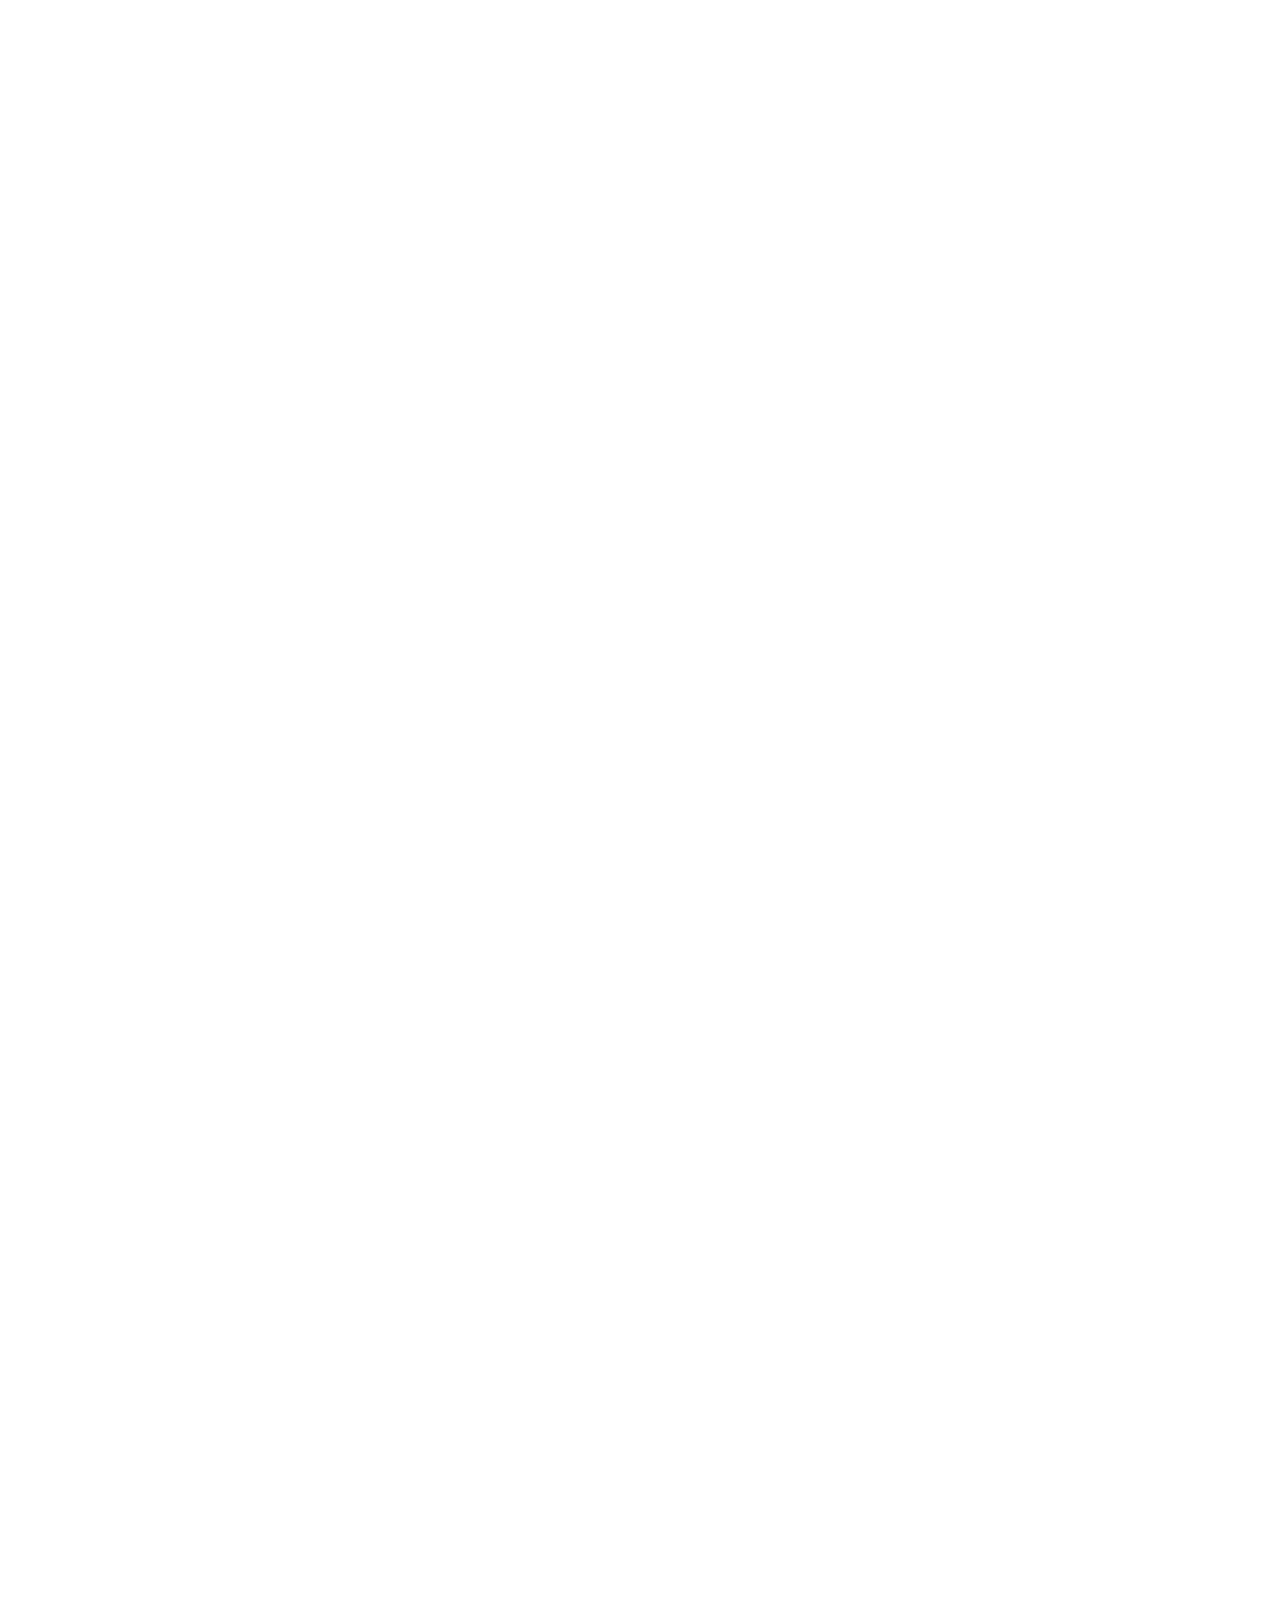
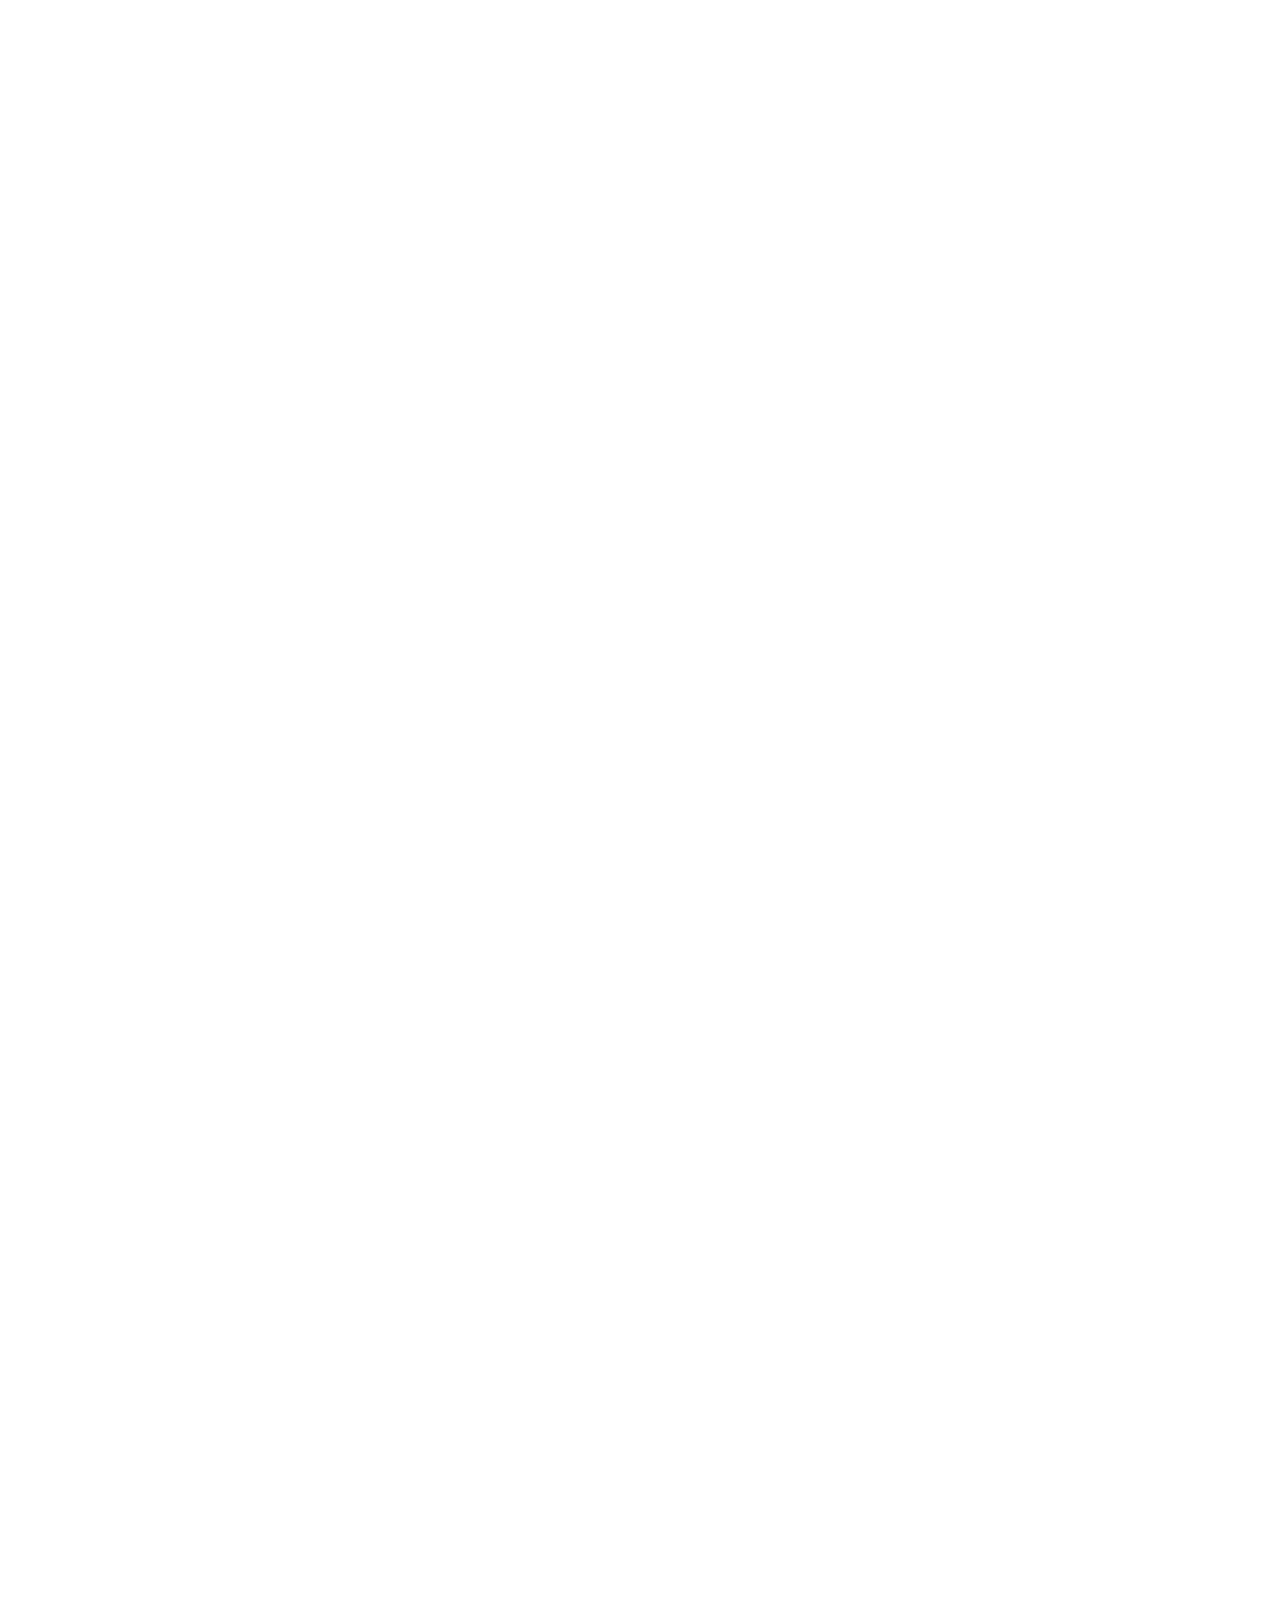
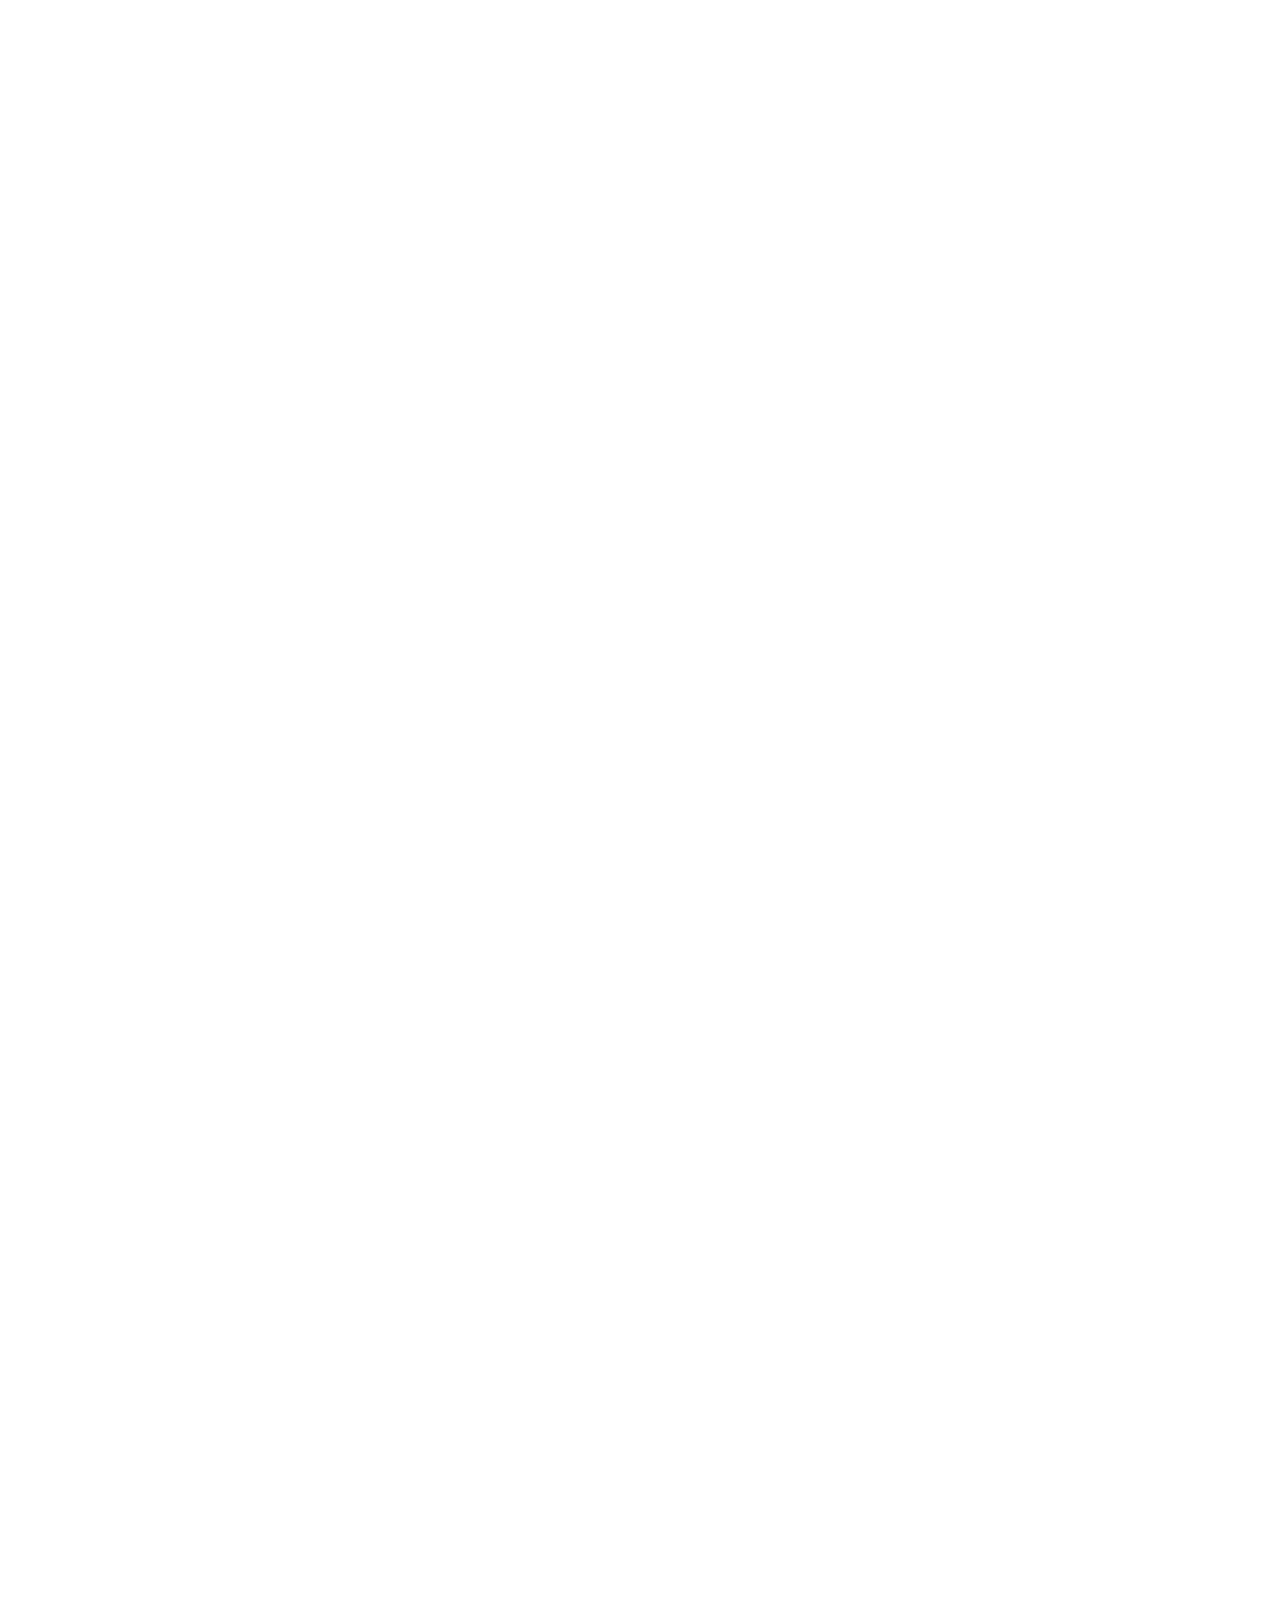
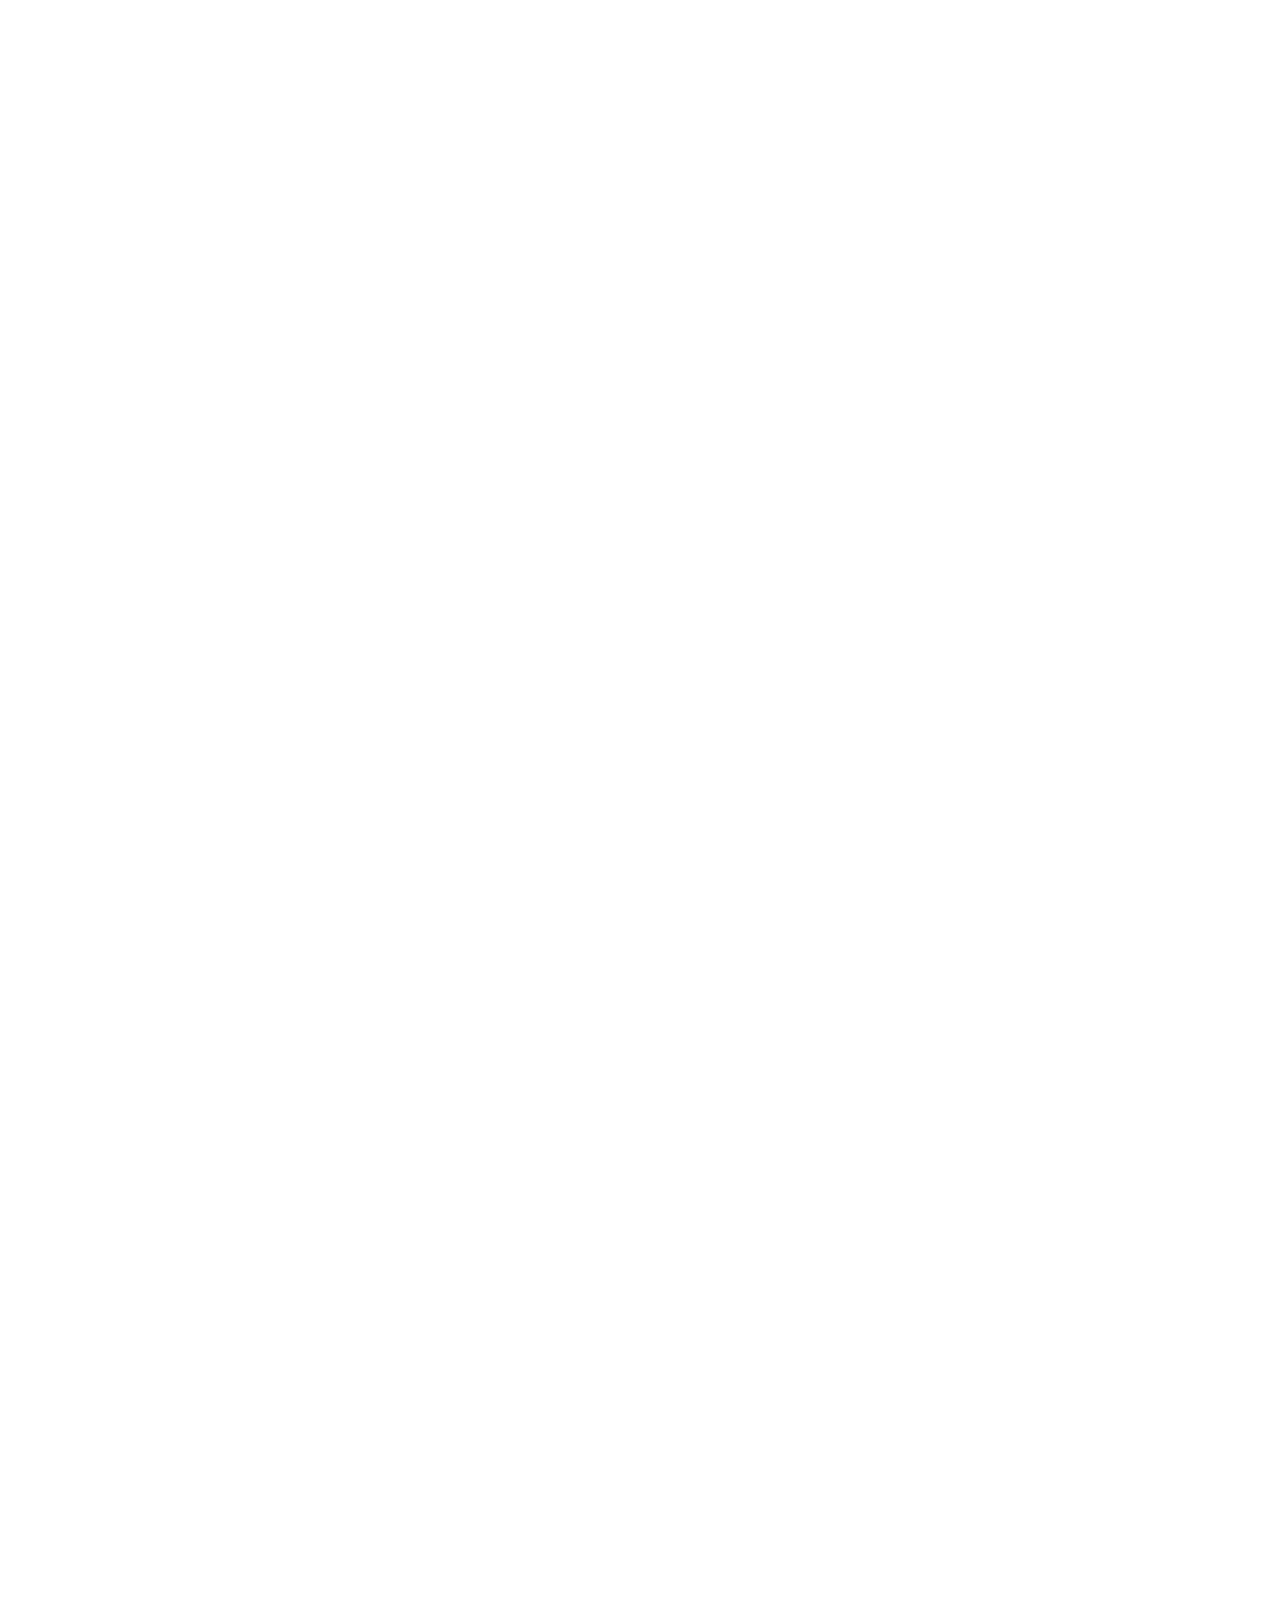
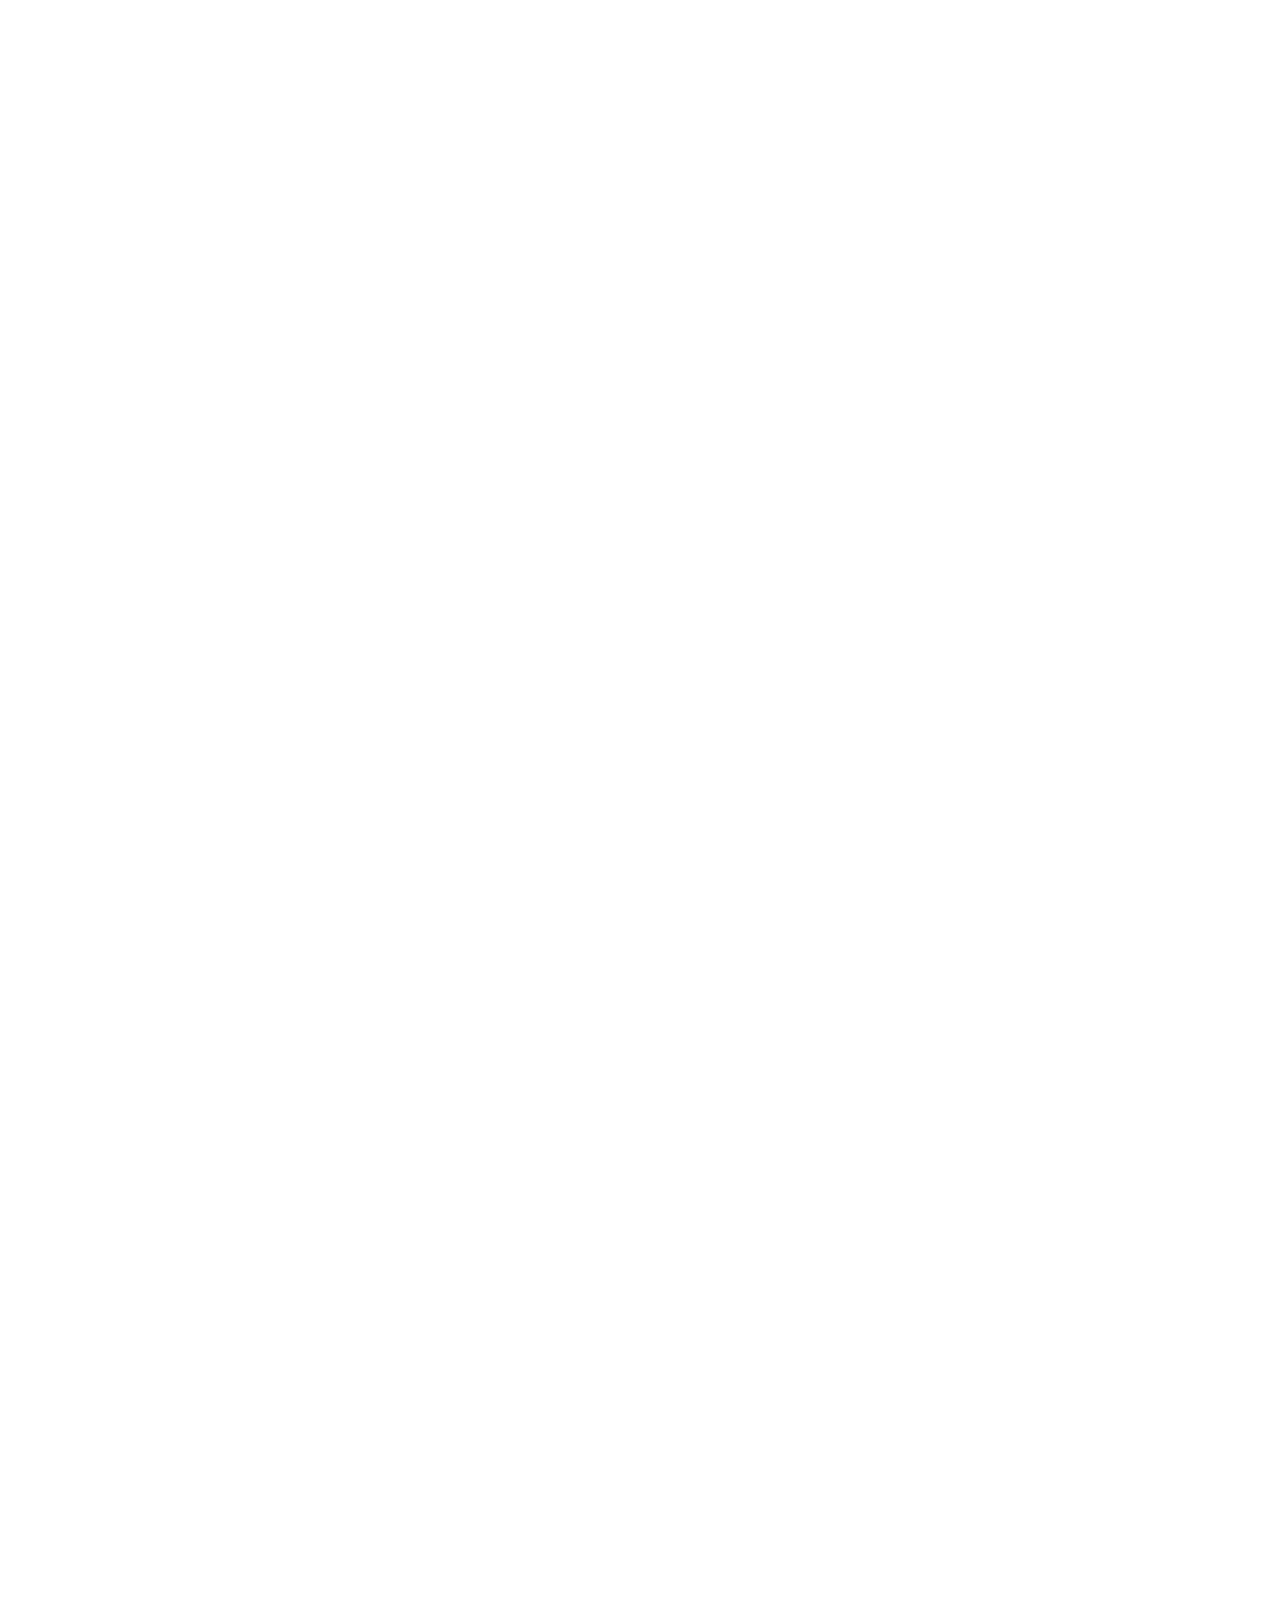
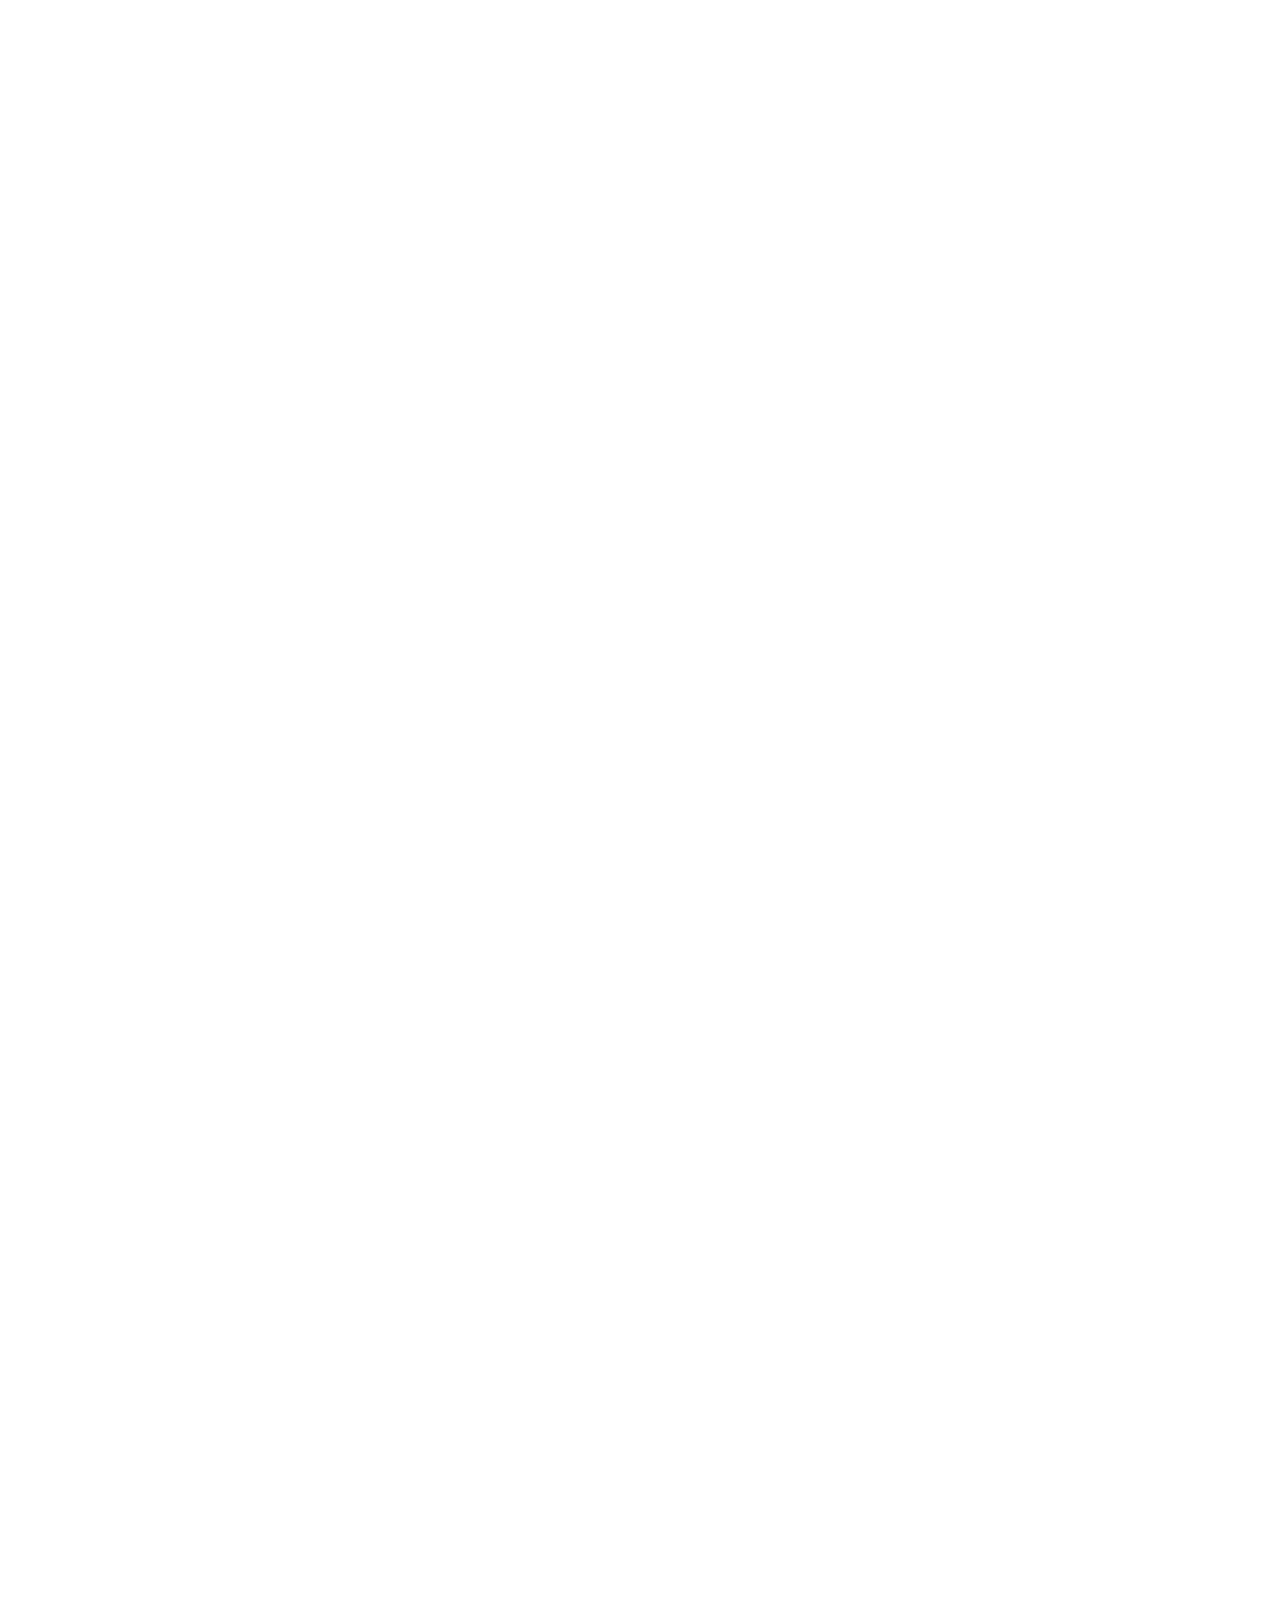
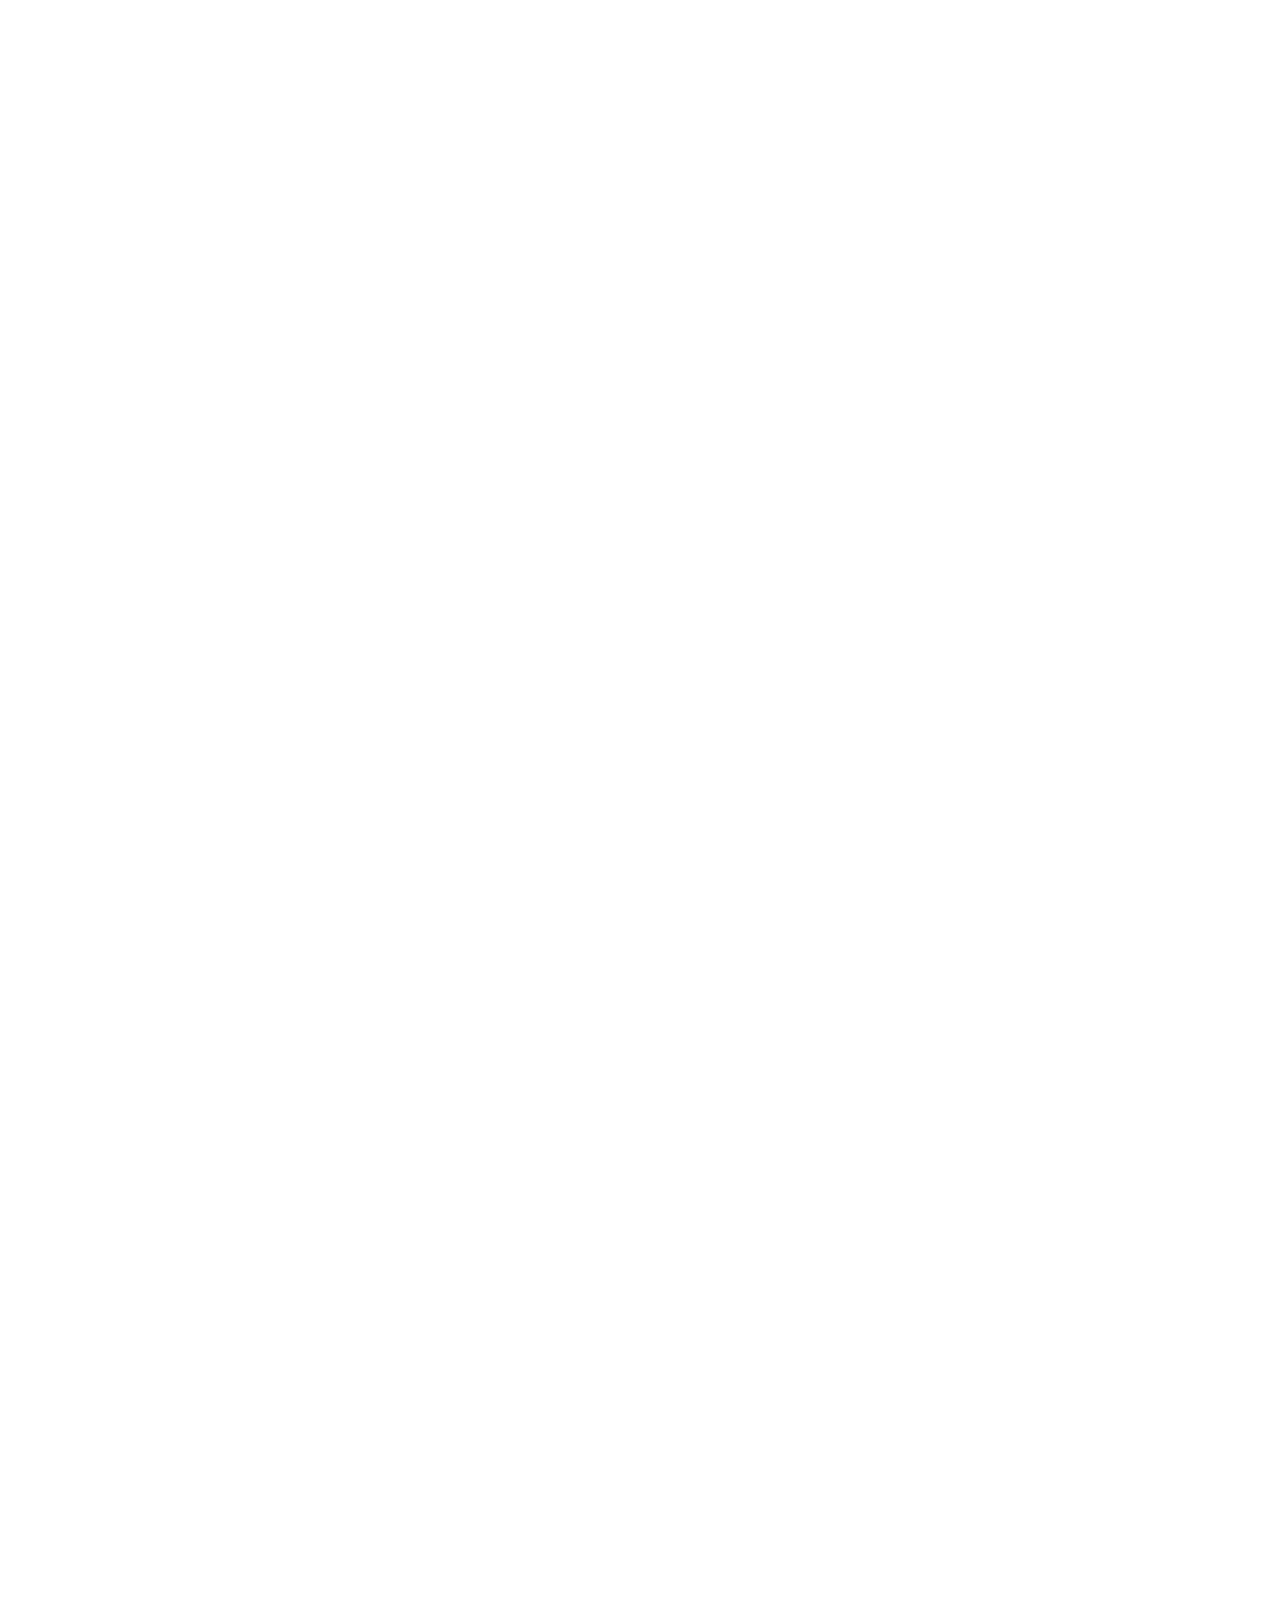
==== commit d8f9c72e: "OO" ====
--- a/index.html
+++ b/index.html
@@ -31,7 +31,7 @@
                 <nav class="menu">
                     <ul>
                         <li><a class="text-light" href="#concept">關於天一</a></li>
-                        <li><a class="text-light" href="#bg-room">房型介紹</a></li>
+                        <li><a class="text-light" href="#roomsinfo">房型介紹</a></li>
                         <li><a class="text-light" href="#bookinginfo">訂房資訊</a></li>
                         <li><a class="text-light" href="#attraction">周邊景點</a></li>
                         <li><a class="text-light" href="#traffic">交通資訊</a></li>
@@ -90,7 +90,7 @@
                         天一大飯店是合法安全的旅社<br>
                         在清水服務已有多年歷史<br>
                         也積極參予配合許多活動<br>
-                        飯店內沒有過度鋪張的華麗擺設<br>
+                        飯店內沒過度鋪張的華麗擺設<br>
                         簡單給予客人舒適的住宿空間<br>
                         天一大飯店位於清水鎮中心<br>
                         鄰近許多觀光景點<br>
@@ -293,9 +293,9 @@
                         <hr />
 
                         <p>在寬敞的溫馨套房中<br>
-                        盡情躺在柔軟寬敞的大床上<br>
-                        愜意地享受這次的家庭旅程<br>
-                        與家人一同放鬆
+                            盡情躺在柔軟寬敞的大床上<br>
+                            愜意地享受這次的家庭旅程<br>
+                            與家人一同放鬆
                         </p>
                         <hr />
 
@@ -419,7 +419,7 @@
                     </div>
 
 
-                    <input type="radio" class="tabs-radio" name="tabs" id="tab-2" checked>
+                    <input type="radio" class="tabs-radio" name="tabs" id="tab-2">
                     <label for="tab-2" class="tabs-label  text-center  col-lg-2 col-5">訂房須知</label>
                     <div class="tabs-content" style="letter-spacing: 1px;">
                         <p id="booking">
@@ -437,7 +437,7 @@
                         </p>
                     </div>
 
-                    <input type="radio" class="tabs-radio" name="tabs" id="tab-3" checked>
+                    <input type="radio" class="tabs-radio" name="tabs" id="tab-3">
                     <label for="tab-3" class="tabs-label  text-center col-lg-2 col-5">匯款資訊</label>
                     <div class="tabs-content" style="letter-spacing: 1px;">
                         <p id="money">
@@ -457,8 +457,8 @@
                         </p>
                     </div>
 
-                    <input type="radio" class="tabs-radio" name="tabs" id="tab-4" checked>
-                    <label for="tab-4" class="tabs-label  text-center col-lg-2 col-5">延期與取消</label>
+                    <input type="radio" class="tabs-radio" name="tabs" id="tab-4">
+                    <label for="tab-4" class="tabs-label text-center col-lg-2 col-5">延期與取消</label>
                     <div class="tabs-content" style="letter-spacing: 1px;">
                         <p id="cancel">以下退款規定關於您的權益，為避免誤解與糾紛，請您充分瞭解並同意後再進行訂房<br>
                             住宿當日逢颱風或地震等不可抗拒之因素（以台中市政府頒布狀況為準則）時，無條件退回全額訂金或保留訂金<br>
@@ -469,10 +469,10 @@
                             預定住宿日前4日至6日取消訂房者，可退回40%訂金<br>
                             預定住宿日前2日至3日取消訂房者，可退回30%訂金<br>
                             預定住宿日前1日取消訂房者，可退回20%訂金<br>
-                            預定住宿日2當日取消訂房者，不退回訂金<br>
+                            預定住宿日當日取消訂房者，不退回訂金<br>
                             <br>
-                            若遇颱風（中央氣象局發布陸上颱風警報）或其他重大災害，且台中市政府宣布停止上班商課，<br>
-                            訂金可選擇保留，延遲住房期限（六個月內），或扣除單次退款手續費後退還。
+                            若遇颱風（中央氣象局發布陸上颱風警報）或其他重大災害，且台中市政府宣布停止上班上課，<br>
+                            訂金可選擇保留，延遲住房期限（三個月內），或扣除單次退款手續費後退還。
                         </p>
                     </div>
                 </div>
@@ -510,8 +510,8 @@
                             牛罵頭遺址是位於台灣臺中市清水區鰲峰山的一個考古遺址，也是台灣中部新石器時代文化牛罵頭文化的命名遺址。臺中市政府文化局已將原址規劃為「牛罵頭遺址文化園區」。</p>
                     </div>
                 </div>
-                <div class="card text-white col-12 d-none d-lg-block col-md-6 col-lg-4 bg-transparent border-0 pb-4" data-aos="fade-up"
-                    data-aos-duration="3000">
+                <div class="card text-white col-12 d-none d-lg-block col-md-6 col-lg-4 bg-transparent border-0 pb-4"
+                    data-aos="fade-up" data-aos-duration="3000">
                     <img src="./IMG/網頁用照片/區塊4/景點-3.png" class="card-img" alt="...">
                     <div class="card-img-overlay">
                         <h4 class="card-title text-center">台中美術資料館</h4>
@@ -528,8 +528,8 @@
                             臺中市港區藝術中心是位於臺中市清水區的公立藝文場所。主要區分為展覽廳、演藝廳、美術家資料館、演講會議廳、戶外劇場休閒區、研習教室區和行政區。</p>
                     </div>
                 </div>
-                <div class="card text-white col-12 col-md-6 col-lg-4 bg-transparent border-0 pb-4"
-                    data-aos="fade-up" data-aos-duration="3000">
+                <div class="card text-white col-12 col-md-6 col-lg-4 bg-transparent border-0 pb-4" data-aos="fade-up"
+                    data-aos-duration="3000">
                     <img src="./IMG/網頁用照片/區塊4/景點-5.png" class="card-img" alt="...">
                     <div class="card-img-overlay">
                         <h4 class="card-title text-center">梧棲漁港</h4>
--- a/css/tianyihotel.css
+++ b/css/tianyihotel.css
@@ -339,14 +339,14 @@
   position: relative;
   background-size: 105%;
   width: 100%;
-  height: calc(100vw / 1.2);
+  height: calc(100vw / 1.5);
 }
 
 @media screen and (max-width: 1600px) {
   #concept {
     height: unset;
     background-position: center;
-    background-size: 200%;
+    background-size: 205%;
   }
 }
 
@@ -533,7 +533,7 @@
       -ms-writing-mode: tb-rl;
           writing-mode: vertical-rl;
   top: -30%;
-  right: 0;
+  right: -2%;
 }
 
 @media screen and (max-width: 1200px) {
@@ -541,20 +541,26 @@
     -webkit-writing-mode: unset;
         -ms-writing-mode: unset;
             writing-mode: unset;
-    top: -10%;
+    top: -30%;
     right: 50%;
     -webkit-transform: translateX(50%);
             transform: translateX(50%);
   }
 }
 
-@media screen and (max-width: 960px) {
+@media screen and (max-width: 1200px) {
+  #roomsinfo .carousel h4 {
+    top: -20%;
+  }
+}
+
+@media screen and (max-width: 992px) {
   #roomsinfo .carousel h4 {
     top: -30%;
   }
 }
 
-@media screen and (max-width: 650px) {
+@media screen and (max-width: 600px) {
   #roomsinfo .carousel h4 {
     font-size: 36px;
     top: -35%;
@@ -667,21 +673,16 @@
 }
 
 #bookinginfo {
-  padding: 100px;
+  padding: 50px;
   width: 100%;
   background-image: url(../IMG/網頁用照片/背景/04-訂房資訊.png);
   background-size: cover;
   position: relative;
 }
 
-@media screen and (max-width: 1230px) {
-  #bookinginfo {
-    padding: 50px 0;
-  }
-}
-
 #bookinginfo h1 {
   text-align: center;
+  margin-bottom: 30px;
 }
 
 #bookinginfo p {
@@ -837,15 +838,9 @@
 
 #bookinginfo .bg-LOGO {
   position: absolute;
-  top: -150px;
+  top: -200px;
   right: 40%;
   z-index: 1;
-}
-
-@media screen and (max-width: 1230px) {
-  #bookinginfo .bg-LOGO {
-    top: -200PX;
-  }
 }
 
 @media screen and (max-width: 920px) {
@@ -864,7 +859,7 @@
   text-shadow: black 0.1em 0.1em 0.2em;
   background: url(../IMG/網頁用照片/背景/05-周邊景點.png);
   background-size: 105%;
-  height: calc(100vw / 1.6);
+  height: calc(100vw / 1.8);
 }
 
 @media screen and (max-width: 1230px) {
@@ -884,14 +879,6 @@
 
 #attraction h1 {
   margin: 50px;
-  margin-top: 165px;
-}
-
-@media screen and (max-width: 1650px) {
-  #attraction h1 {
-    margin: 20px;
-    margin-top: 20px;
-  }
 }
 
 #attraction p {
@@ -902,6 +889,10 @@
   #attraction p {
     margin-bottom: 10px;
   }
+}
+
+#attraction .attraction-pic .card {
+  margin-bottom: 20px;
 }
 
 #attraction .attraction-pic .card h4 {
@@ -939,15 +930,20 @@
 #traffic {
   width: 100%;
   background-color: #c7bdc1;
-  padding: 150px 0;
+  padding: 50px 0;
   position: relative;
   z-index: 0;
   overflow: hidden;
 }
 
+#traffic .container {
+  margin-bottom: 50px;
+}
+
 #traffic h1 {
   text-align: center;
   margin-bottom: 100px;
+  padding-bottom: 40px;
 }
 
 #traffic p {
@@ -1003,9 +999,6 @@
 }
 
 @media screen and (max-width: 1200px) {
-  #traffic {
-    padding: 60px 0;
-  }
   #traffic h1 {
     margin-bottom: 20px;
   }
